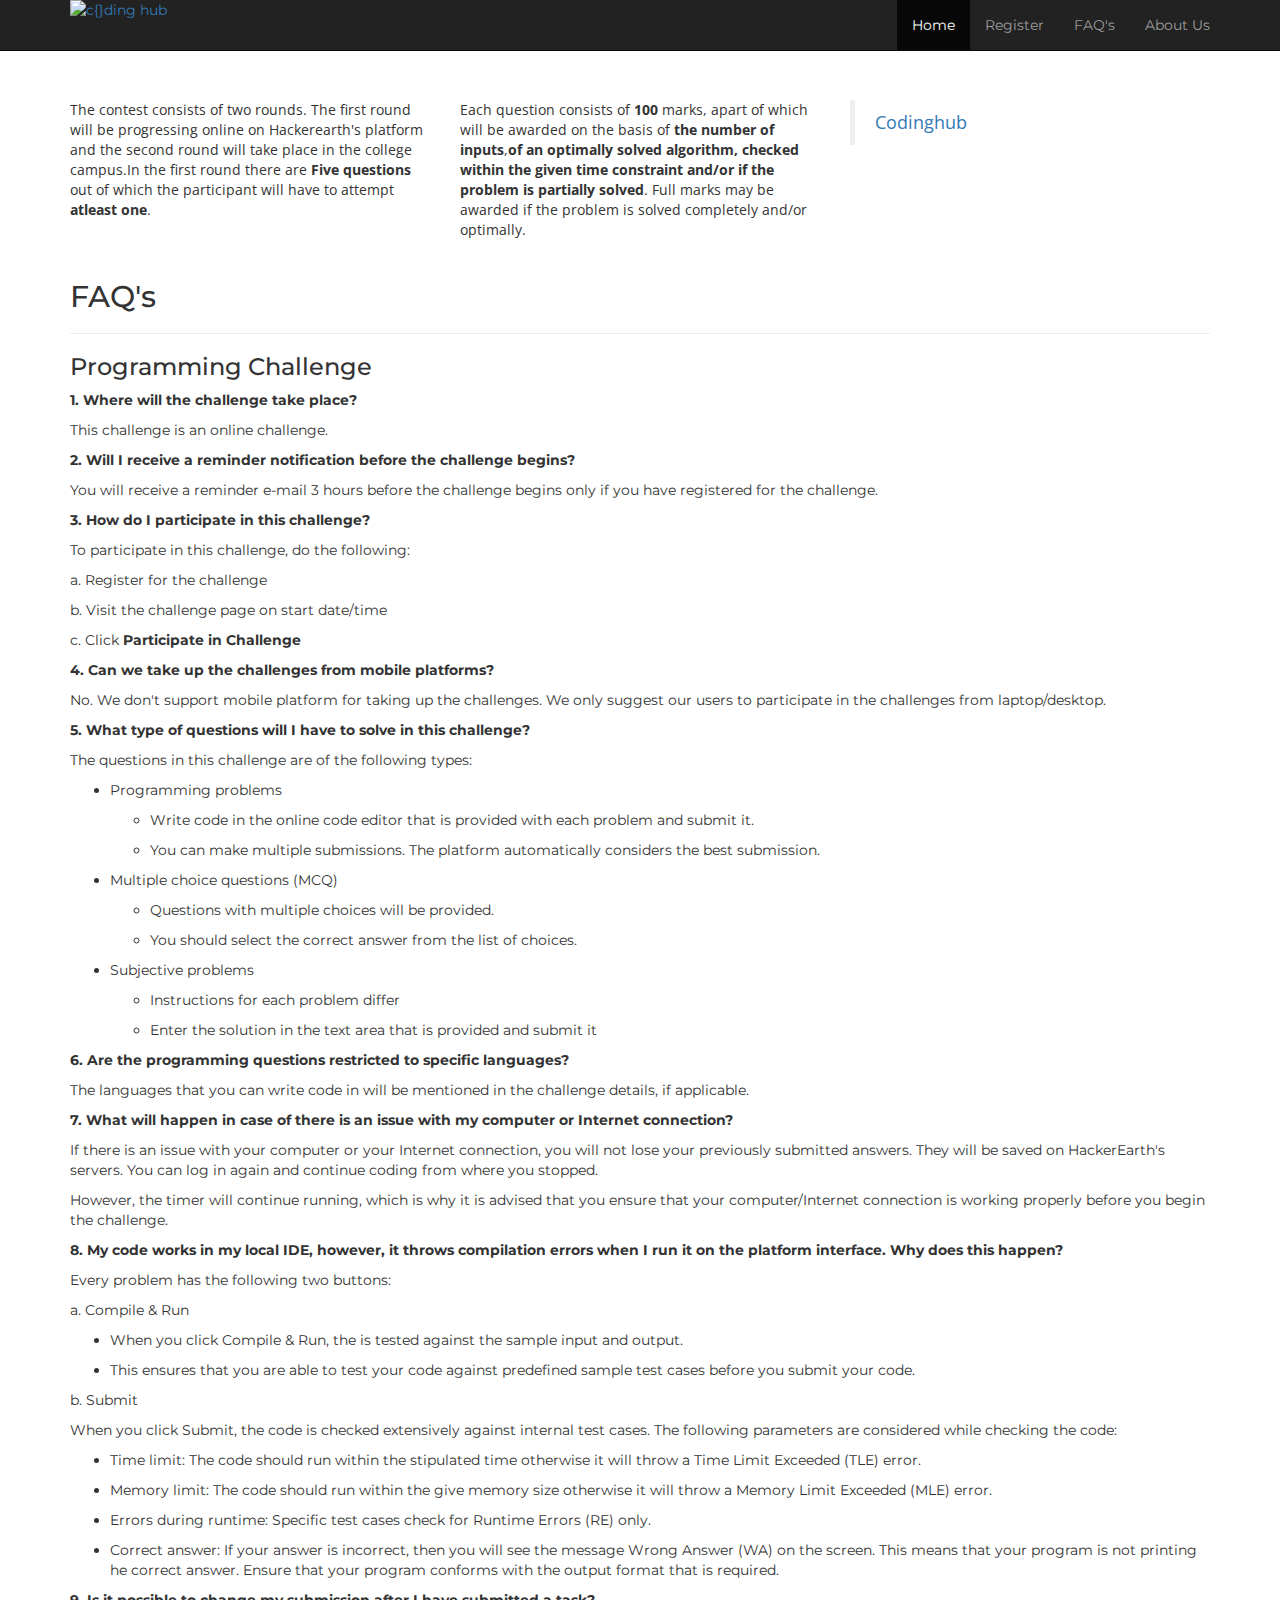
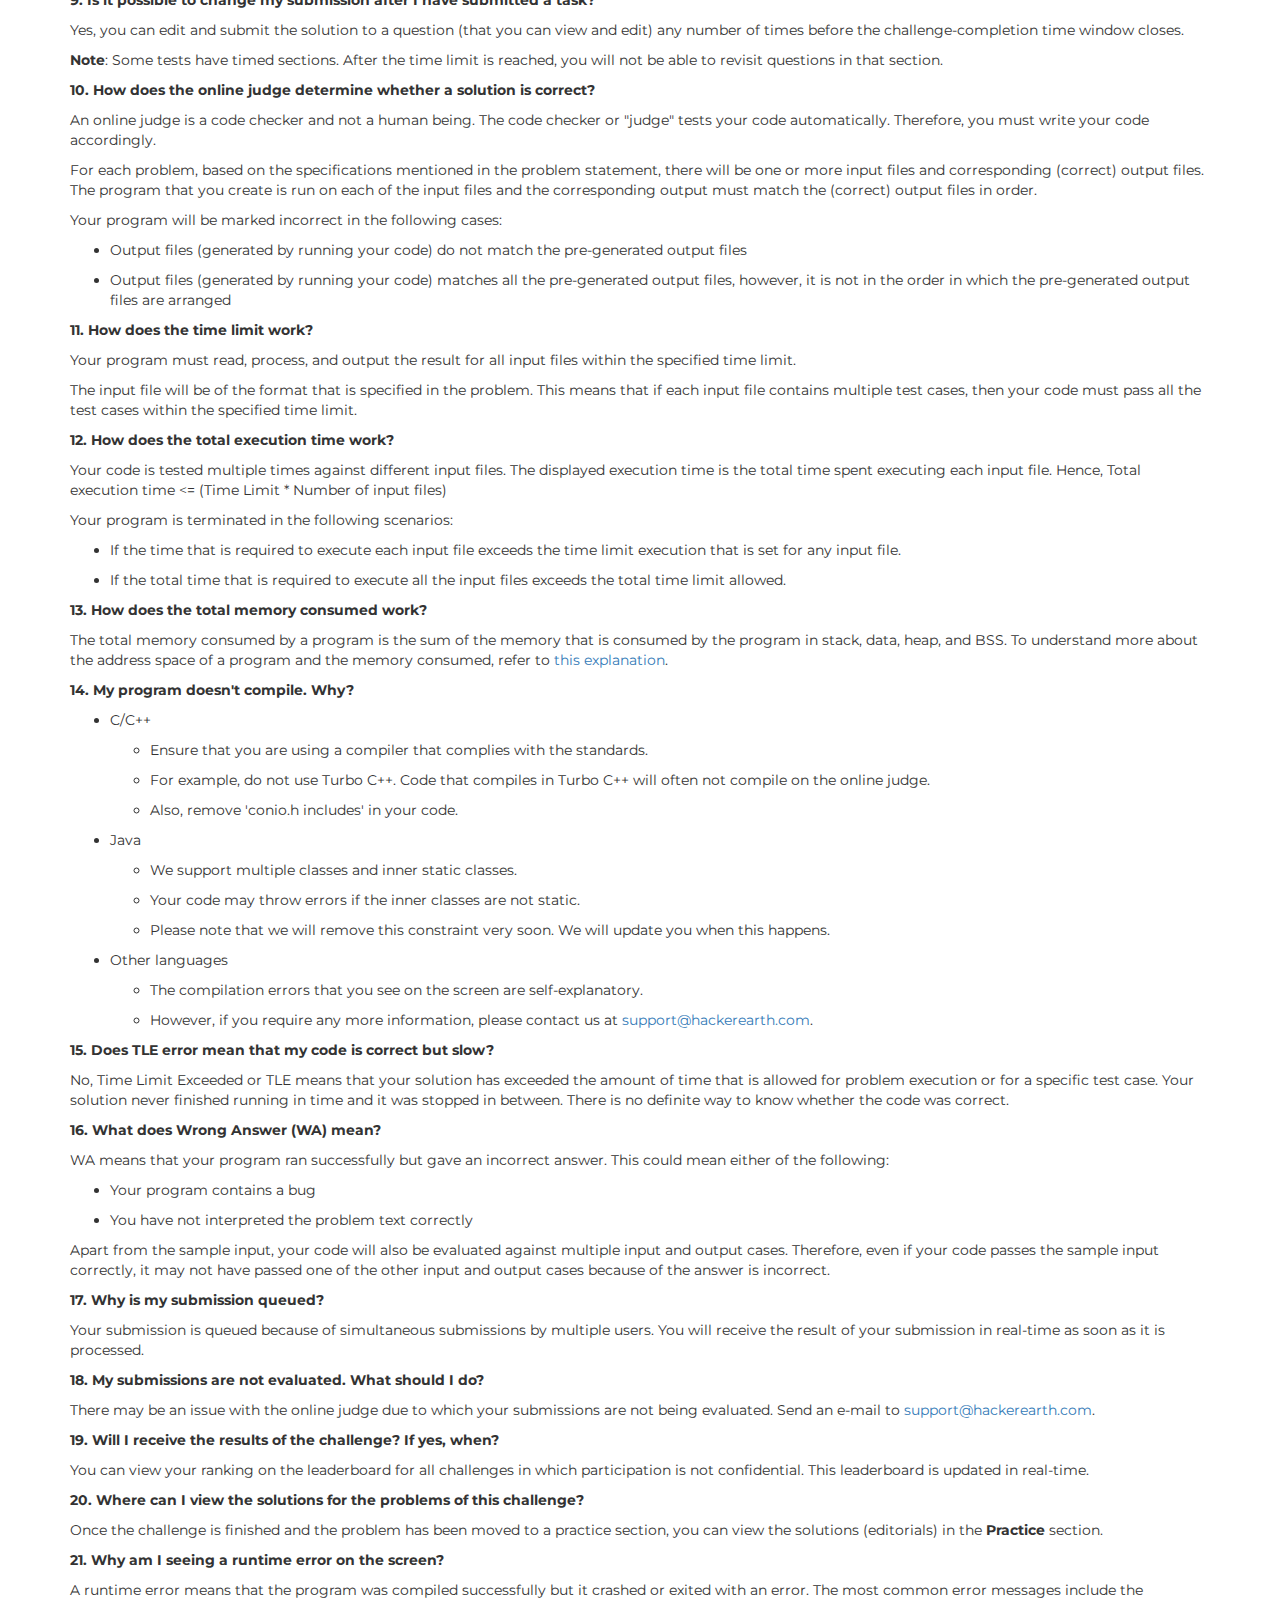
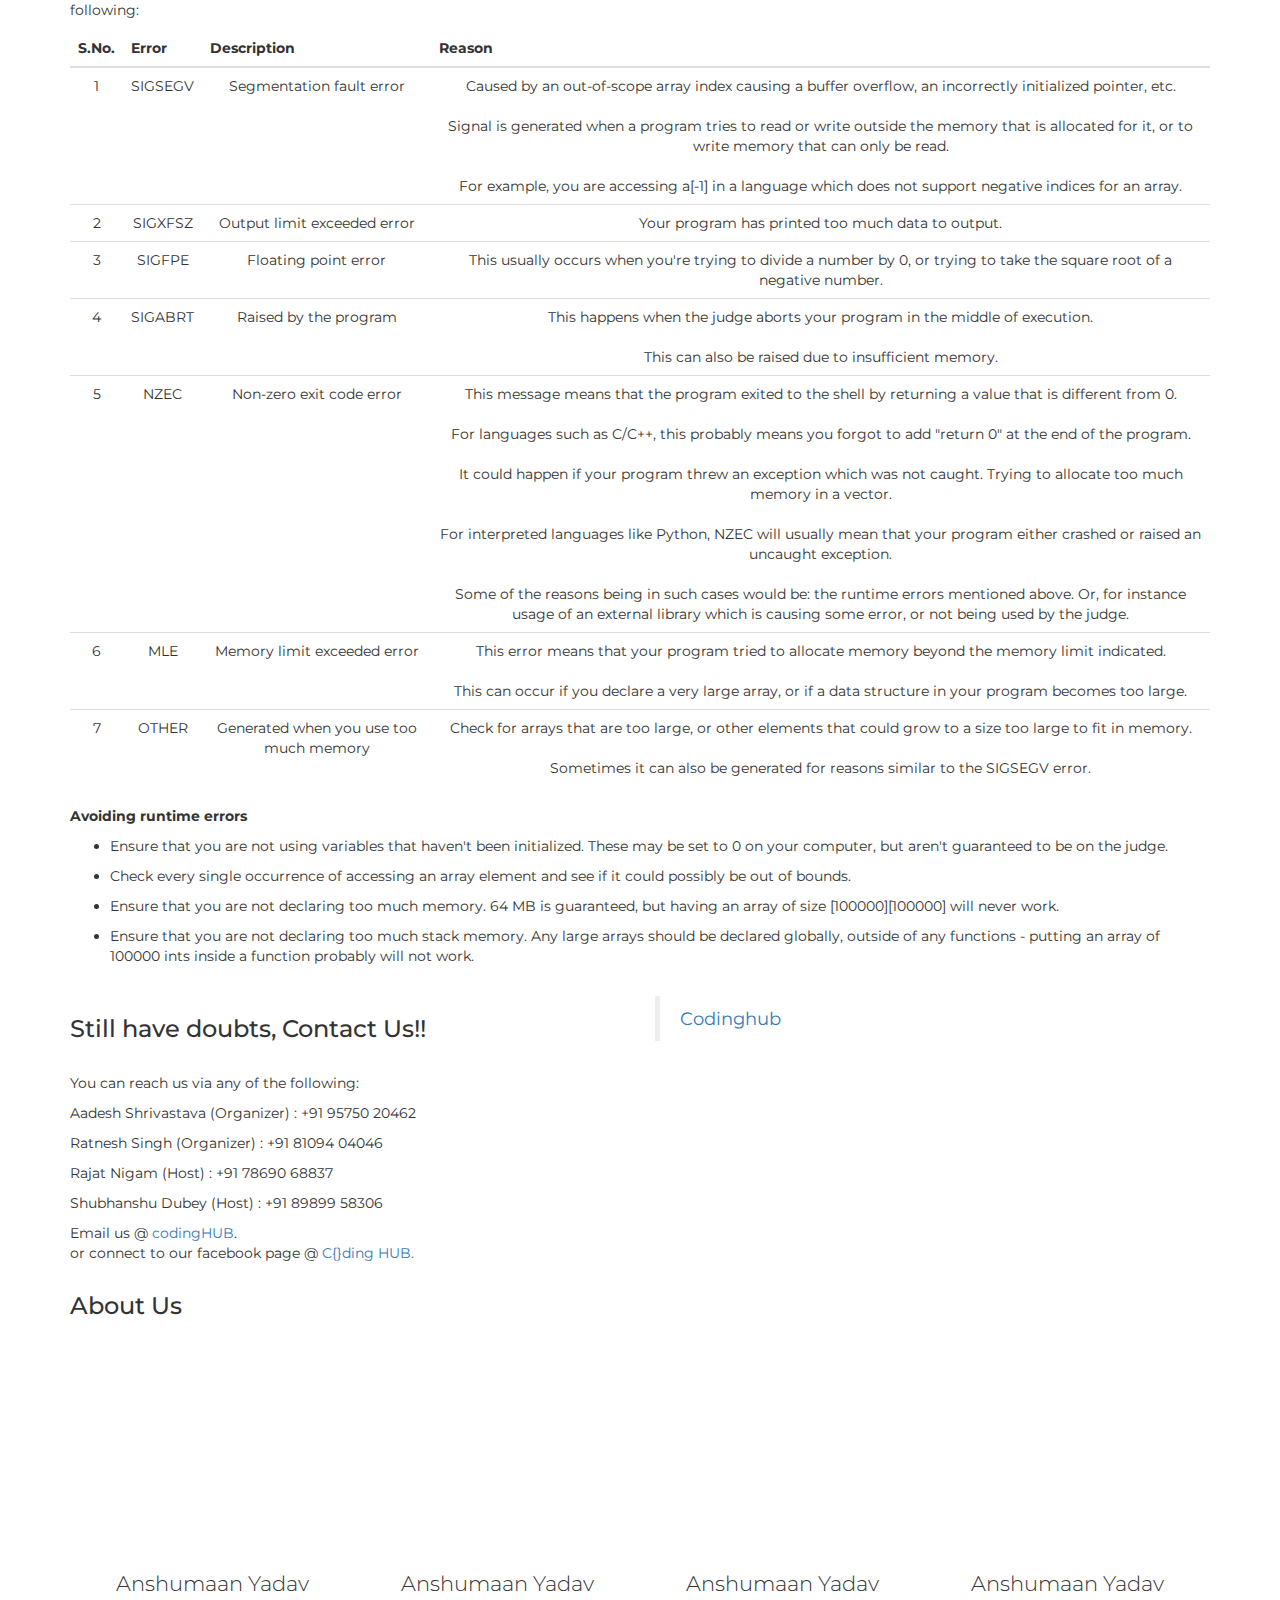
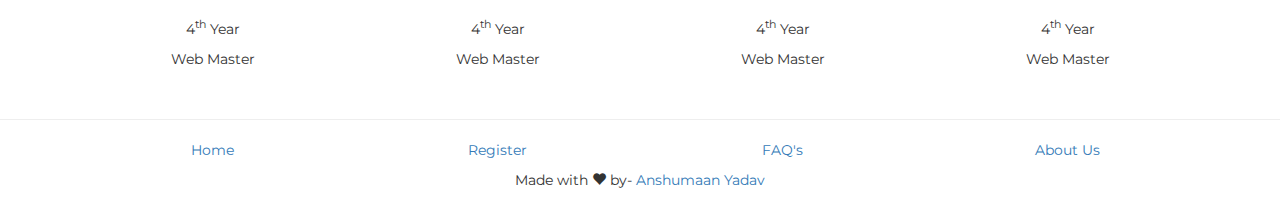
==== index.html @ 55e1cfab "re-style things a bit" ====
<!DOCTYPE html>
<html lang="en">
<head>
	<meta charset="UTF-8">
	<meta name="viewport" content="width=device-width, initial-scale=1">
	<title>codingHUB</title>

	<!-- Bootstrap CND -->
	<link rel="stylesheet" href="https://maxcdn.bootstrapcdn.com/bootstrap/3.3.7/css/bootstrap.min.css" integrity="sha384-BVYiiSIFeK1dGmJRAkycuHAHRg32OmUcww7on3RYdg4Va+PmSTsz/K68vbdEjh4u" crossorigin="anonymous">

	<!-- Google fonts -->
	<link href="https://fonts.googleapis.com/css?family=Open+Sans" rel="stylesheet">
	<link href="https://fonts.googleapis.com/css?family=Montserrat" rel="stylesheet">

	<link rel="shortcut icon" href="favicon.ico" type="image/x-icon">
	<link rel="icon" href="favicon.ico" type="image/x-icon">

	<style>
		body{
			font-family: 'Montserrat'
		}
		
		/***********************************/
		/************* Navbar Css **********/
		#main-navbar ul li a{
			transition: all 0.4s ease-in;
		} 

		/***********************************/
		
		
		/***********************************/
		/***********home wrapper css**************/
		#landing-page{
			width: 100%;
			height: 100%;
			position: fixed;
			top: 0px;
			z-index: 9999;
			background: url('./img/bg.jpg') no-repeat 50% 50% ;
			background-size: cover;

		}

		#home-wrapper{
			max-width: 80%;
			position: absolute;
			top: 50%;
			left: 50%;
			transform: translate(-50%,-50%);
		}

		#home-wrapper .svg-container{
			max-width: 400px;
		}

		#home-wrapper {
	        opacity: 0;
		}

		#home-wrapper svg{
			display: block;
			min-width: 300px;
			max-width: 640px;
			filter:url(#filterSVG);
		}
		#home-wrapper p{
			color: #fff;
			opacity: 0;
		}
		#home-wrapper .anime p, 
		#home-wrapper .tagline .anime, 
		#home-wrapper .anime button  {
			animation: fadeIn 200ms 5.3s ease-out forwards;
		}
		#home-wrapper button a:hover{
			text-decoration: none;

		}
		.logo-container{
			display: block;
		}

		/***********************************/
		/***********About Us css**************/
		#about_us .card{
			padding: 20px 0px;
			border-radius: 4px;
			transition: all 0.8s ease-in-out;
		}
		#about_us .card:hover{
			transform: translate(0px,10px);
			box-shadow: 8px 8px 12px 5px #d7d7d7 ;
			transition: all 0.3s ease-in-out;
		}

		#about_us .info-holder .img-container{
			width: 200px;
			height: 200px;
			margin: auto;
			border-radius: 50%;
			overflow: hidden;
		}
		#home-wrapper svg .st0{
	        stroke-width: .1em;
	        fill:transparent;
	        stroke: #fff;
        }

        #home-wrapper .anime .st0 {
	        animation: draw 4s linear forwards, glow 1s 3.6s linear forwards;        	
        }

		/************************/
		/******** Footer ********/
		footer ul{
			padding: 0px;
		}
		footer ul li{
			display: inline-block;
			width: 25%;
			float: left;
			text-align: center;
		}

		@keyframes draw {
			0%{
				stroke-dashoffset:100%;
			}
			100%{
				stroke-dashoffset:0%;
			}
        }
		@keyframes glow {
			0%{
				fill: transparent;
			}
			100%{
				fill:#fff;
			}
		}

		@keyframes fadeIn{
			from {
				opacity: 0;
			}
			to{
				opacity: 1;
			}
		}
		
	</style>


</head>
<body>
	<!-- Fb jdk -->

	<div id="fb-root"></div>
	<script>(function(d, s, id) {
	var js, fjs = d.getElementsByTagName(s)[0];
	if (d.getElementById(id)) return;
	js = d.createElement(s); js.id = id;
	js.src = 'https://connect.facebook.net/en_GB/sdk.js#xfbml=1&version=v2.12';
	fjs.parentNode.insertBefore(js, fjs);
	}(document, 'script', 'facebook-jssdk'));</script>

	<!-- home -->
	<div id="landing-page">
		<div id="home-wrapper" class="center-block">
	    	<div class="logo-container">
	    		<svg viewBox ="24 25 520 120" version="1.1">
	    			
	    			<defs>
					    <filter id="filterSVG">
					      <feGaussianBlur id="blur"	in="SourceGraphic" stdDeviation="5" result="Gaussian" />
					      <feBlend in="SourceGraphic" in2="Gaussian" mode="normal"/>
					    </filter>
					</defs>

					<g>
						<g id="coding">
							<path id="path4" d="M70.46041553020478,110.71541232620362 c-2.6039868116378786,1.1867101058142142 -7.010733723640442,1.2 -12.218707346916197,2.2038901965121123 C41.91671394109726,112.91930252271574 31,102.57797160062044 31,83.08201986224407 c0,-16.95300151163163 10.71640726327896,-30.684932736053252 29.244774961471556,-30.684932736053252 c4.006133556365967,0 8.312727129459383,0.8476500755815819 10.415947246551514,1.8648301662794793 L68.4573487520218,61.89076797270454 c-1.5023000836372375,-0.5933550529071073 -4.607053589820861,-1.6105351436050044 -8.412880468368531,-1.6105351436050044 c-11.818093991279603,0 -17.12622095346451,11.188980997676875 -17.12622095346451,22.801787033144542 c0,13.73193122442162 6.6101203680038445,22.03890196512112 17.426680970191953,22.03890196512112 c3.2049068450927742,0 5.8088936567306515,-0.5933550529071073 8.613187146186828,-1.6105351436050044 L70.46041553020478,110.71541232620362 z" class="st0"/>
							<path id="path6" d="M197.35469592809676,27.899999941883113 v70.18542625815495 c0,3.9839553552334332 0.5007666945457457,10.680390952327926 0.6009200334548958,14.15575626221241 h-10.115487229824065 l-0.8012267112731936,-7.459320665117917 h-0.5007666945457457 c-2.40368013381958,4.2382503779079075 -7.711807096004486,8.391735748257657 -15.523767530918121,8.391735748257657 c-12.519167363643646,0 -21.633121204376224,-10.849920967444243 -21.633121204376224,-30.176342690704303 c0,-20.93695686686506 10.91671394109726,-30.684932736053252 22.334194576740266,-30.684932736053252 c5.408280301094056,0 10.616253924369811,2.034360181395795 13.520700752735138,7.035495627327126 h0.3004600167274478 V27.899999941883113 H197.35469592809676 zM185.63675527572633,75.62269919712617 c0,-1.1867101058142142 0,-2.5429502267447446 -0.20030667781829836,-3.8991903476752747 c-0.8012267112731936,-6.103080544187388 -5.408280301094056,-11.443276020351348 -11.016867280006409,-11.443276020351348 c-9.81502721309662,0 -13.220240736007689,10.849920967444243 -13.220240736007689,22.632257018028223 c0,12.460456111049249 4.006133556365967,22.37796199535375 12.519167363643646,22.37796199535375 c3.7056735396385196,0 8.713340485095976,-1.6105351436050044 11.317327296733858,-10.08703589942082 c0.3004600167274478,-1.1019450982560561 0.5007666945457457,-2.4581852191865865 0.5007666945457457,-3.8991903476752747 V75.62269919712617 z" class="st0"/>
							<path id="path8" d="M226.59947088956835,37.98703584130393 c0.20030667781829836,3.644895325000801 -2.8042934894561764,6.103080544187388 -7.211040401458741,6.103080544187388 c-3.805826878547668,0 -6.710273706912995,-2.4581852191865865 -6.710273706912995,-6.103080544187388 c0,-3.644895325000801 3.1047535061836244,-6.103080544187388 6.9105803847312925,-6.103080544187388 C223.79517740011215,31.88395529711655 226.59947088956835,34.34214051630314 226.59947088956835,37.98703584130393 zM213.87999684810637,112.1564174546923 V53.2447372017724 h11.818093991279603 v58.91168025291991 H213.87999684810637 z" class="st0"/>
							<path id="path10" d="M242.12323842048647,68.41767355468272 c0,-6.950730619768968 -0.5007666945457457,-10.51086093721161 -0.6009200334548958,-15.257701360468467 h10.315793907642366 l0.6009200334548958,7.035495627327126 h0.3004600167274478 c3.2049068450927742,-4.746840423256857 9.214107179641722,-8.052675718025025 17.02606761455536,-8.052675718025025 c10.315793907642366,0 17.9274476647377,6.103080544187388 17.9274476647377,20.343601813957957 v39.58525852965986 h-11.818093991279603 V74.18169406863747 c0,-6.950730619768968 -1.702606761455536,-13.986226247096093 -10.315793907642366,-13.986226247096093 c-4.90751360654831,0 -9.61472053527832,3.305835294768168 -11.217173957824706,9.663210861630029 c-0.3004600167274478,1.441005128488689 -0.5007666945457457,3.305835294768168 -0.5007666945457457,5.255430468605805 v37.127073310473264 h-11.818093991279603 V68.41767355468272 z" class="st0"/>
							<path id="path12" d="M349.48761773109436,53.2447372017724 c-0.20030667781829836,4.153485370349749 -0.6009200334548958,9.408915838955554 -0.6009200334548958,18.394006640120317 v32.973587940123515 c0,15.427231375584782 -2.40368013381958,21.276016897097698 -7.311193740367889,25.59903228256376 c-4.406746912002564,3.9839553552334332 -11.517633974552155,6.357375566861861 -19.730207765102385,6.357375566861861 c-6.309660351276397,0 -12.419014024734498,-1.1867101058142142 -16.224840903282164,-2.882010256977377 l2.8042934894561764,-7.289790650001601 c2.9044468283653258,1.1867101058142142 7.811960434913635,2.5429502267447446 13.821160769462587,2.5429502267447446 c9.314260518550874,0 15.223307514190672,-4.662075415698698 15.223307514190672,-18.054946609887686 v-5.93355052907107 h-0.3004600167274478 c-2.6039868116378786,4.662075415698698 -8.012267112731934,7.2050256424434425 -14.22177412509918,7.2050256424434425 c-13.220240736007689,0 -21.73327454328537,-11.782336050583984 -21.73327454328537,-29.074397592448243 c0,-21.699841934888486 12.419014024734498,-30.684932736053252 23.335727965831758,-30.684932736053252 c8.012267112731934,0 11.617787313461303,4.153485370349749 13.821160769462587,7.713615687792391 h0.3004600167274478 l0.6009200334548958,-6.696435597094493 H349.48761773109436 zM337.2689103841782,73.58833901573034 c0,-1.441005128488689 -0.20030667781829836,-3.0515402720936944 -0.6009200334548958,-4.2382503779079075 c-1.4021467447280882,-3.9839553552334332 -4.006133556365967,-8.985090801164763 -10.71640726327896,-8.985090801164763 c-8.613187146186828,0 -13.220240736007689,9.15462081628108 -13.220240736007689,22.123666972679278 c0,15.088171345352151 6.00920033454895,21.954136957562962 13.220240736007689,21.954136957562962 c3.505366861820221,0 8.112420451641082,-1.3562401209305304 10.616253924369811,-8.391735748257657 c0.6009200334548958,-1.8648301662794793 0.8012267112731936,-3.644895325000801 0.8012267112731936,-5.340195476163963 V73.58833901573034 z" class="st0"/>
							<path id="path16" d="M77.97191594839097,79.9457145825922 c4.80736026763916,0 5.909046995639802,-2.1191251889539537 5.909046995639802,-4.06872036279159 c0,-1.9495951738376371 -0.3004600167274478,-3.8144253401171166 -0.5007666945457457,-5.679255506396596 c-0.3004600167274478,-1.8648301662794793 -0.5007666945457457,-3.8144253401171166 -0.5007666945457457,-5.848785521512912 c0,-7.035495627327126 5.207973623275757,-10.595625944769768 13.620854091644286,-10.595625944769768 h1.702606761455536 v5.848785521512912 h-1.3019934058189393 c-3.4052135229110716,0 -4.80736026763916,2.28865520407027 -4.80736026763916,5.085900453489489 c0,1.6953001511631638 0.20030667781829836,3.305835294768168 0.40061335563659667,4.746840423256857 c0.20030667781829836,1.5257701360468472 0.40061335563659667,2.966775264535535 0.40061335563659667,4.4077803930242245 c0,4.662075415698698 -2.3035267949104306,7.713615687792391 -6.810427045822143,8.900325793606605 v0.16953001511631635 c4.506900250911713,1.1867101058142142 6.810427045822143,4.06872036279159 6.810427045822143,9.069855808722922 c0,1.441005128488689 -0.20030667781829836,2.966775264535535 -0.40061335563659667,4.57731040814054 c-0.20030667781829836,1.441005128488689 -0.40061335563659667,2.966775264535535 -0.40061335563659667,4.57731040814054 c0,2.7124802418610607 0.9013800501823425,5.170665461047649 5.0076669454574585,5.170665461047649 h1.20184006690979 v5.93355052907107 h-1.902913439273834 c-7.411347079277039,0 -13.520700752735138,-2.7124802418610607 -13.520700752735138,-10.595625944769768 c0,-2.034360181395795 0.3004600167274478,-3.9839553552334332 0.5007666945457457,-5.93355052907107 c0.3004600167274478,-1.8648301662794793 0.5007666945457457,-3.8991903476752747 0.5007666945457457,-5.764020513954754 c0,-1.7800651587213216 -1.101686728000641,-4.06872036279159 -5.909046995639802,-4.06872036279159 V79.9457145825922 z" class="st0"/>
							<path id="path18" d="M136.86207922697065,85.79450010410514 c-4.80736026763916,0 -5.909046995639802,2.373420211628429 -5.909046995639802,4.06872036279159 c0,1.8648301662794793 0.3004600167274478,3.8991903476752747 0.5007666945457457,5.764020513954754 c0.3004600167274478,1.9495951738376371 0.5007666945457457,3.8991903476752747 0.5007666945457457,5.93355052907107 c0,7.883145702908709 -6.109353673458099,10.595625944769768 -13.520700752735138,10.595625944769768 h-1.902913439273834 v-5.93355052907107 h1.20184006690979 c4.106286895275115,-0.25429502267447446 5.0076669454574585,-2.4581852191865865 5.0076669454574585,-5.170665461047649 c0,-1.5257701360468472 -0.20030667781829836,-3.0515402720936944 -0.40061335563659667,-4.57731040814054 c-0.20030667781829836,-1.6105351436050044 -0.40061335563659667,-3.136305279651851 -0.40061335563659667,-4.57731040814054 c0,-5.00113544593133 2.3035267949104306,-7.883145702908709 6.810427045822143,-9.069855808722922 v-0.16953001511631635 c-4.506900250911713,-1.1867101058142142 -6.810427045822143,-4.153485370349749 -6.810427045822143,-8.900325793606605 c0,-1.441005128488689 0.20030667781829836,-2.882010256977377 0.40061335563659667,-4.4077803930242245 c0.20030667781829836,-1.441005128488689 0.40061335563659667,-3.0515402720936944 0.40061335563659667,-4.746840423256857 c0,-2.797245249419219 -1.4021467447280882,-4.746840423256857 -4.80736026763916,-5.085900453489489 h-1.3019934058189393 v-5.848785521512912 h1.6024534225463871 c8.51303380727768,0 13.721007430553435,3.560130317442643 13.721007430553435,10.595625944769768 c0,2.034360181395795 -0.3004600167274478,3.9839553552334332 -0.5007666945457457,5.848785521512912 c-0.3004600167274478,1.8648301662794793 -0.5007666945457457,3.644895325000801 -0.5007666945457457,5.679255506396596 c0,1.9495951738376371 1.101686728000641,4.06872036279159 5.909046995639802,4.06872036279159 V85.79450010410514 z" class="st0"/>
						</g>
						<g id="hub">
							<path id="path22" d="M412.9848345994949,110.8001773337618 c0,0.42382503779079106 -0.10015333890914918,0.762885068023424 -0.3004600167274478,1.1019450982560561 c-0.20030667781829836,0.3390600302326327 -0.6009200334548958,0.5933550529071073 -1.101686728000641,0.762885068023424 c-0.5007666945457457,0.16953001511631635 -1.20184006690979,0.3390600302326327 -2.0030667781829834,0.508590045348949 c-0.8012267112731936,0.08476500755815825 -1.902913439273834,0.16953001511631635 -3.2049068450927742,0.16953001511631635 c-1.3019934058189393,0 -2.40368013381958,-0.08476500755815825 -3.2049068450927742,-0.16953001511631635 c-0.9013800501823425,-0.08476500755815825 -1.5023000836372375,-0.25429502267447446 -2.0030667781829834,-0.508590045348949 c-0.5007666945457457,-0.16953001511631635 -0.8012267112731936,-0.42382503779079106 -1.101686728000641,-0.762885068023424 c-0.20030667781829836,-0.3390600302326327 -0.3004600167274478,-0.6781200604652657 -0.3004600167274478,-1.1019450982560561 V79.69141955991773 h-24.33726135492325 v31.10875777384404 c0,0.42382503779079106 -0.10015333890914918,0.762885068023424 -0.3004600167274478,1.1019450982560561 c-0.20030667781829836,0.3390600302326327 -0.6009200334548958,0.5933550529071073 -1.101686728000641,0.762885068023424 c-0.5007666945457457,0.16953001511631635 -1.20184006690979,0.3390600302326327 -2.0030667781829834,0.508590045348949 c-0.8012267112731936,0.08476500755815825 -1.902913439273834,0.16953001511631635 -3.2049068450927742,0.16953001511631635 c-1.3019934058189393,0 -2.3035267949104306,-0.08476500755815825 -3.2049068450927742,-0.16953001511631635 c-0.9013800501823425,-0.08476500755815825 -1.5023000836372375,-0.25429502267447446 -2.0030667781829834,-0.508590045348949 c-0.5007666945457457,-0.16953001511631635 -0.9013800501823425,-0.42382503779079106 -1.101686728000641,-0.762885068023424 c-0.20030667781829836,-0.3390600302326327 -0.3004600167274478,-0.6781200604652657 -0.3004600167274478,-1.1019450982560561 V38.15656585642025 c0,-0.42382503779079106 0.10015333890914918,-0.762885068023424 0.3004600167274478,-1.1019450982560561 c0.20030667781829836,-0.3390600302326327 0.6009200334548958,-0.5933550529071073 1.101686728000641,-0.762885068023424 c0.5007666945457457,-0.16953001511631635 1.20184006690979,-0.3390600302326327 2.0030667781829834,-0.508590045348949 c0.9013800501823425,-0.08476500755815825 1.902913439273834,-0.16953001511631635 3.2049068450927742,-0.16953001511631635 c1.3019934058189393,0 2.40368013381958,0.08476500755815825 3.2049068450927742,0.16953001511631635 c0.8012267112731936,0.08476500755815825 1.5023000836372375,0.25429502267447446 2.0030667781829834,0.508590045348949 c0.5007666945457457,0.16953001511631635 0.9013800501823425,0.42382503779079106 1.101686728000641,0.762885068023424 c0.20030667781829836,0.3390600302326327 0.3004600167274478,0.6781200604652657 0.3004600167274478,1.1019450982560561 v28.22674751686666 h24.33726135492325 V38.15656585642025 c0,-0.42382503779079106 0.10015333890914918,-0.762885068023424 0.3004600167274478,-1.1019450982560561 c0.20030667781829836,-0.3390600302326327 0.6009200334548958,-0.5933550529071073 1.101686728000641,-0.762885068023424 c0.5007666945457457,-0.16953001511631635 1.20184006690979,-0.3390600302326327 2.0030667781829834,-0.508590045348949 c0.9013800501823425,-0.08476500755815825 1.902913439273834,-0.16953001511631635 3.2049068450927742,-0.16953001511631635 c1.3019934058189393,0 2.3035267949104306,0.08476500755815825 3.2049068450927742,0.16953001511631635 c0.8012267112731936,0.08476500755815825 1.5023000836372375,0.25429502267447446 2.0030667781829834,0.508590045348949 c0.5007666945457457,0.16953001511631635 0.9013800501823425,0.42382503779079106 1.101686728000641,0.762885068023424 c0.20030667781829836,0.3390600302326327 0.3004600167274478,0.6781200604652657 0.3004600167274478,1.1019450982560561 V110.8001773337618 z" class="st0"/>
							<path id="path24" d="M480.08757166862483,84.26872996805828 c0,4.746840423256857 -0.6009200334548958,8.900325793606605 -1.8027601003646851,12.629986126165564 c-1.20184006690979,3.7296603325589586 -2.9044468283653258,6.865965612210812 -5.207973623275757,9.493680846513714 c-2.3035267949104306,2.5429502267447446 -5.107820284366607,4.57731040814054 -8.412880468368531,5.848785521512912 c-3.3050601840019223,1.3562401209305304 -7.211040401458741,2.034360181395795 -11.517633974552155,2.034360181395795 c-4.106286895275115,0 -7.711807096004486,-0.5933550529071073 -11.016867280006409,-1.7800651587213216 c-3.2049068450927742,-1.1867101058142142 -6.00920033454895,-3.0515402720936944 -8.21257379055023,-5.50972549128028 c-2.203373456001282,-2.4581852191865865 -4.006133556365967,-5.50972549128028 -5.107820284366607,-9.15462081628108 c-1.20184006690979,-3.644895325000801 -1.8027601003646851,-7.9679107104668665 -1.8027601003646851,-12.88428114884004 V38.15656585642025 c0,-0.42382503779079106 0.10015333890914918,-0.762885068023424 0.3004600167274478,-1.1019450982560561 c0.20030667781829836,-0.3390600302326327 0.6009200334548958,-0.5933550529071073 1.101686728000641,-0.762885068023424 c0.5007666945457457,-0.16953001511631635 1.20184006690979,-0.3390600302326327 2.0030667781829834,-0.508590045348949 c0.8012267112731936,-0.08476500755815825 1.902913439273834,-0.16953001511631635 3.2049068450927742,-0.16953001511631635 c1.3019934058189393,0 2.3035267949104306,0.08476500755815825 3.2049068450927742,0.16953001511631635 c0.8012267112731936,0.08476500755815825 1.5023000836372375,0.25429502267447446 2.0030667781829834,0.508590045348949 c0.5007666945457457,0.16953001511631635 0.9013800501823425,0.42382503779079106 1.101686728000641,0.762885068023424 c0.20030667781829836,0.3390600302326327 0.3004600167274478,0.6781200604652657 0.3004600167274478,1.1019450982560561 v45.43404405117277 c0,3.0515402720936944 0.3004600167274478,5.679255506396596 1.0015333890914917,7.9679107104668665 c0.6009200334548958,2.2038901965121123 1.5023000836372375,4.06872036279159 2.704140150547028,5.594490498838438 c1.20184006690979,1.441005128488689 2.6039868116378786,2.5429502267447446 4.306593573093414,3.305835294768168 c1.702606761455536,0.762885068023424 3.505366861820221,1.1019450982560561 5.508433640003204,1.1019450982560561 c2.1032201170921327,0 3.9059802174568174,-0.3390600302326327 5.608586978912353,-1.1019450982560561 c1.6024534225463871,-0.762885068023424 3.004600167274475,-1.8648301662794793 4.2064402341842655,-3.305835294768168 c1.101686728000641,-1.441005128488689 2.0030667781829834,-3.22107028721001 2.6039868116378786,-5.340195476163963 c0.6009200334548958,-2.1191251889539537 0.9013800501823425,-4.492545400582381 0.9013800501823425,-7.2050256424434425 V38.15656585642025 c0,-0.42382503779079106 0.10015333890914918,-0.762885068023424 0.3004600167274478,-1.1019450982560561 c0.20030667781829836,-0.3390600302326327 0.6009200334548958,-0.5933550529071073 1.101686728000641,-0.762885068023424 c0.5007666945457457,-0.16953001511631635 1.20184006690979,-0.3390600302326327 2.0030667781829834,-0.508590045348949 c0.9013800501823425,-0.08476500755815825 1.902913439273834,-0.16953001511631635 3.2049068450927742,-0.16953001511631635 c1.3019934058189393,0 2.3035267949104306,0.08476500755815825 3.1047535061836244,0.16953001511631635 c0.8012267112731936,0.08476500755815825 1.5023000836372375,0.25429502267447446 2.0030667781829834,0.508590045348949 c0.5007666945457457,0.16953001511631635 0.9013800501823425,0.42382503779079106 1.101686728000641,0.762885068023424 c0.20030667781829836,0.3390600302326327 0.3004600167274478,0.6781200604652657 0.3004600167274478,1.1019450982560561 V84.26872996805828 z" class="st0"/>
							<path id="path26" d="M541.281261742115,89.86322046689672 c0,2.7124802418610607 -0.3004600167274478,5.255430468605805 -1.0015333890914917,7.459320665117917 c-0.6009200334548958,2.2038901965121123 -1.5023000836372375,4.153485370349749 -2.6039868116378786,5.848785521512912 c-1.101686728000641,1.6953001511631638 -2.5038334727287292,3.136305279651851 -4.006133556365967,4.4077803930242245 c-1.6024534225463871,1.2714751133723723 -3.3050601840019223,2.2038901965121123 -5.107820284366607,3.0515402720936944 c-1.902913439273834,0.762885068023424 -3.9059802174568174,1.3562401209305304 -6.00920033454895,1.7800651587213216 s-4.506900250911713,0.5933550529071073 -7.11088706254959,0.5933550529071073 h-17.226374292373656 c-1.101686728000641,0 -2.0030667781829834,-0.42382503779079106 -2.8042934894561764,-1.1867101058142142 c-0.8012267112731936,-0.762885068023424 -1.101686728000641,-2.034360181395795 -1.101686728000641,-3.8144253401171166 V40.95381110583947 c0,-1.7800651587213216 0.40061335563659667,-2.966775264535535 1.101686728000641,-3.8144253401171166 c0.8012267112731936,-0.762885068023424 1.702606761455536,-1.1867101058142142 2.8042934894561764,-1.1867101058142142 h16.324994242191316 c4.006133556365967,0 7.311193740367889,0.42382503779079106 10.115487229824065,1.1867101058142142 c2.8042934894561764,0.762885068023424 5.107820284366607,2.034360181395795 7.010733723640442,3.560130317442643 c1.902913439273834,1.6105351436050044 3.3050601840019223,3.644895325000801 4.306593573093414,6.103080544187388 c1.0015333890914917,2.4581852191865865 1.5023000836372375,5.340195476163963 1.5023000836372375,8.64603077093213 c0,1.8648301662794793 -0.20030667781829836,3.644895325000801 -0.6009200334548958,5.255430468605805 c-0.40061335563659667,1.6105351436050044 -1.0015333890914917,3.136305279651851 -1.8027601003646851,4.492545400582381 c-0.8012267112731936,1.3562401209305304 -1.702606761455536,2.5429502267447446 -2.8042934894561764,3.560130317442643 c-1.101686728000641,1.0171800906978976 -2.40368013381958,1.8648301662794793 -3.805826878547668,2.4581852191865865 c1.8027601003646851,0.42382503779079106 3.505366861820221,1.1019450982560561 5.107820284366607,2.1191251889539537 c1.6024534225463871,1.0171800906978976 2.9044468283653258,2.28865520407027 4.106286895275115,3.8144253401171166 c1.20184006690979,1.5257701360468472 2.1032201170921327,3.3906003023263263 2.704140150547028,5.50972549128028 C540.9808017253877,84.86208502096538 541.281261742115,87.23550523259384 541.281261742115,89.86322046689672 zM524.2551941275597,57.482987579680305 c0,-1.5257701360468472 -0.20030667781829836,-2.966775264535535 -0.6009200334548958,-4.153485370349749 c-0.40061335563659667,-1.1867101058142142 -1.0015333890914917,-2.28865520407027 -1.8027601003646851,-3.0515402720936944 c-0.8012267112731936,-0.8476500755815819 -1.8027601003646851,-1.441005128488689 -3.004600167274475,-1.8648301662794793 c-1.20184006690979,-0.42382503779079106 -2.8042934894561764,-0.6781200604652657 -4.90751360654831,-0.6781200604652657 h-6.710273706912995 v20.00454178372532 h7.411347079277039 c1.902913439273834,0 3.4052135229110716,-0.25429502267447446 4.607053589820861,-0.762885068023424 c1.101686728000641,-0.508590045348949 2.1032201170921327,-1.2714751133723723 2.8042934894561764,-2.2038901965121123 c0.8012267112731936,-0.93241508313974 1.3019934058189393,-2.034360181395795 1.702606761455536,-3.305835294768168 C524.0548874497413,60.19546782154137 524.2551941275597,58.83922770061085 524.2551941275597,57.482987579680305 zM527.5602543115615,90.37181051224567 c0,-1.7800651587213216 -0.3004600167274478,-3.3906003023263263 -0.8012267112731936,-4.746840423256857 c-0.5007666945457457,-1.441005128488689 -1.20184006690979,-2.6277152343029027 -2.203373456001282,-3.560130317442643 c-1.0015333890914917,-0.93241508313974 -2.203373456001282,-1.6953001511631638 -3.7056735396385196,-2.2038901965121123 c-1.5023000836372375,-0.508590045348949 -3.505366861820221,-0.762885068023424 -5.909046995639802,-0.762885068023424 h-7.811960434913635 v21.869371950004805 h9.514567196369171 c1.8027601003646851,0 3.4052135229110716,-0.25429502267447446 4.607053589820861,-0.6781200604652657 c1.3019934058189393,-0.42382503779079106 2.3035267949104306,-1.1019450982560561 3.3050601840019223,-2.034360181395795 c0.9013800501823425,-0.93241508313974 1.6024534225463871,-2.034360181395795 2.203373456001282,-3.305835294768168 C527.2597942948341,93.59288079945568 527.5602543115615,92.151875670967 527.5602543115615,90.37181051224567 z" class="st0"/>
						</g>
					</g>
				</svg>
				<p class="text-right" style="font-size: 20px;">Get, Set, &lt;/code&gt;&nbsp;!</p>
	    	</div>
	    	<div class="tagline">
	    		<p class="text-right"><strong>Prepare yourself and come join us for this exciting competition.</strong></p>
	    	</div>
			<!-- <p class="text-center">It's time for all the coders out there to feel the excitement. <b>codingHub</b>, a <b>National Level Coding Competition</b> is delightful playground for the exploration of intelligence of programmers by analyzing real-life problems and using those skills to solve them. It is designed to test your programming skills and logical thinking that is held in two phases.<br><br> -->
			<div id="go-btn">
				<button class="btn btn-lg center-block" style="opacity: 0;"><span>Go</span></button>
			</div>
		</div>
	</div>
	
	<nav class="navbar navbar-inverse navbar-fixed-top">
		<div class="container">
			<div class="navbar-header">
				<button type="button" class="navbar-toggle collapsed" data-toggle="collapse" data-target="#main-navbar" aria-expanded="false">
					<span class="sr-only">Toggle Navigation</span>
					<span class="icon-bar"></span>
					<span class="icon-bar"></span>
					<span class="icon-bar"></span>
				</button>
				<a href=""><img src="logo.png" alt="c{}ding hub" class="img-responsive"></a>
			</div>
			<div class="collapse navbar-collapse" id="main-navbar">
				<ul class="nav navbar-nav navbar-right">
					<li class="active"><a href="index.html">Home</a><span class="sr-only">(current)</span></li>
					<li><a href="#register">Register</a></li>
					<li><a href="#faq">FAQ's</a></li>
					<li><a href="#about_us">About Us</a></li>
				</ul>
			</div>

		</div>
	</nav>
	

	<!-- Timer -->

	<!-- register -->
	<div id="register" class="container" style="font-family: Open Sans">
		<div class=" row" style="margin-top: 100px;">
			<!-- Write something, how the contest will progress -->
			<div class="col-sm-4 col-xs-12">
				The contest consists of two rounds. The first round will be progressing online on Hackerearth's platform and the second round will take place in the college campus.In the first round there are <b>Five questions</b> out of which the participant will have to attempt <b>atleast one</b>.
			</div>
			<div class="col-sm-4  col-xs-12">
				Each question consists of <b>100 </b>marks, apart of which will be awarded on the basis of <b>the number of inputs</b>,<b>of an optimally solved algorithm, checked within the given time constraint and/or if the problem is partially solved</b>.
				Full marks may be awarded if the problem is solved completely and/or optimally.
			</div>
			<div class="col-sm-4  col-xs-12">
			<div class="fb-page" data-href="https://www.facebook.com/codinghub2k18" data-small-header="false" data-adapt-container-width="true" data-hide-cover="false" data-show-facepile="true"><blockquote cite="https://www.facebook.com/codinghub2k18" class="fb-xfbml-parse-ignore"><a href="https://www.facebook.com/codinghub2k18">Codinghub</a></blockquote></div>
			</div>
		</div>
	</div>

	<br>

	<!-- Sponsors -->
	<div id="sponsor" class="container">
	</div>

	<!-- FAQ's -->
	<div id="faq" class="container">
		<h2>FAQ's</h2>
		<hr>
		<h3>Programming Challenge</h3>
		<p><strong>1. Where will the challenge take place?</strong></p>
		<p>This challenge is an online challenge.</p>
		<p><strong>2. Will I receive a reminder notification before the challenge begins?</strong></p>
		<p>You will receive a reminder e-mail 3 hours before the challenge begins only if you have registered for the challenge.</p>
		<p><strong>3. How do I participate in this challenge?</strong></p>
		<p>To participate in this challenge, do the following:</p>
		<p>a. Register for the challenge</p>
		<p>b. Visit the challenge page on start date/time</p>
		<p>c. Click <strong>Participate in Challenge</strong></p>
		<p><strong>4. Can we take up the challenges from mobile platforms?</strong></p>
		<p>No. We don't support mobile platform for taking up the challenges. We only suggest our users to participate in the challenges from laptop/desktop.</p>
		<p><strong>5. What type of questions will I have to solve in this challenge?</strong></p>
		<p>The questions in this challenge are of the following types:</p>
		
		<ul>
			<li><p>Programming problems</p>
				<ul>
					<li><p>Write code in the online code editor that is provided with each problem and submit it.</p></li>
					<li><p>You can make multiple submissions. The platform automatically considers the best submission.</p></li>
				</ul>
			</li>
			<li><p>Multiple choice questions (MCQ)</p>
				<ul>
					<li><p>Questions with multiple choices will be provided.</p></li>
					<li><p>You should select the correct answer from the list of choices.</p></li>
				</ul>
			</li>
			<li><p>Subjective problems</p>
				<ul>
					<li><p>Instructions for each problem differ</p></li>
					<li><p>Enter the solution in the text area that is provided and submit it</p></li>
				</ul>
			</li>
		</ul>
	
		<p><strong>6. Are the programming questions restricted to specific languages?</strong></p>
		<p>The languages that you can write code in will be mentioned in the challenge details, if applicable.</p>
		<p><strong>7. What will happen in case of there is an issue with my computer or Internet connection?</strong></p>
		<p>If there is an issue with your computer or your Internet connection, you will not lose your previously submitted answers. They will be saved on HackerEarth's servers. You can log in again and continue coding from where you stopped.</p>
		<p>However, the timer will continue running, which is why it is advised that you ensure that your computer/Internet connection is working properly before you begin the challenge.</p>
		<p><strong>8. My code works in my local IDE, however, it throws compilation errors when I run it on the platform interface. Why does this happen?</strong></p>
		<p>Every problem has the following two buttons:</p>
		<p>a. Compile &amp; Run</p>
		<ul>
			<li>
				<p>When you click Compile &amp; Run, the is tested against the sample input and output.</p>
		</li>
		<li>
		<p>This ensures that you are able to test your code against predefined sample test cases before you submit your code.</p>
		</li>
		</ul>
		<p>b. Submit</p>
		<p>When you click Submit, the code is checked extensively against internal test cases. The following parameters are considered while checking the code:</p>
		<ul>
		<li>
		<p>Time limit: The code should run within the stipulated time otherwise it will throw a Time Limit Exceeded (TLE) error.</p>
		</li>
		<li>
		<p>Memory limit: The code should run within the give memory size otherwise it will throw a Memory Limit Exceeded (MLE) error.</p>
		</li>
		<li>
		<p>Errors during runtime: Specific test cases check for Runtime Errors (RE) only.</p>
		</li>
		<li>
		<p>Correct answer: If your answer is incorrect, then you will see the message Wrong Answer (WA) on the screen. This means that your program is not printing he correct answer. Ensure that your program conforms with the output format that is required.</p>
		</li>
		</ul>
		<p><strong>9. Is it possible to change my submission after I have submitted a task?</strong></p>
		<p>Yes, you can edit and submit the solution to a question (that you can view and edit) any number of times before the challenge-completion time window closes.</p>
		<p><strong>Note</strong>: Some tests have timed sections. After the time limit is reached, you will not be able to revisit questions in that section.</p>
		<p><strong>10. How does the online judge determine whether a solution is correct?</strong></p>
		<p>An online judge is a code checker and not a human being. The code checker or "judge" tests your code automatically. Therefore, you must write your code accordingly.</p>
		<p>For each problem, based on the specifications mentioned in the problem statement, there will be one or more input files and corresponding (correct) output files. The program that you create is run on each of the input files and the corresponding output must match the (correct) output files in order.</p>
		<p>Your program will be marked incorrect in the following cases:</p>
		<ul>
		<li>
		<p>Output files (generated by running your code) do not match the pre-generated output files</p>
		</li>
		<li>
		<p>Output files (generated by running your code) matches all the pre-generated output files, however, it is not in the order in which the pre-generated output files are arranged</p>
		</li>
		</ul>
		<p><strong>11. How does the time limit work?</strong></p>
		<p>Your program must read, process, and output the result for all input files within the specified time limit.</p>
		<p>The input file will be of the format that is specified in the problem. This means that if each input file contains multiple test cases, then your code must pass all the test cases within the specified time limit.</p>
		<p><strong>12. How does the total execution time work?</strong></p>
		<p>Your code is tested multiple times against different input files. The displayed execution time is the total time spent executing each input file. Hence, Total execution time &lt;= (Time Limit * Number of input files)</p>
		<p>Your program is terminated in the following scenarios:</p>
		<ul>
		<li>
		<p>If the time that is required to execute each input file exceeds the time limit execution that is set for any input file.</p>
		</li>
		<li>
		<p>If the total time that is required to execute all the input files exceeds the total time limit allowed.</p>
		</li>
		</ul>
		<p><strong>13. How does the total memory consumed work?</strong></p>
		<p>The total memory consumed by a program is the sum of the memory that is consumed by the program in stack, data, heap, and BSS. To understand more about the address space of a program and the memory consumed, refer to <a href="https://www.quora.com/Computer-Programming/What-is-the-simplest-and-most-accurate-way-to-measure-the-memory-used-by-a-program-in-a-programming-contest-environment/answer/Vivek-Prakash-2">this explanation</a>.</p>
		<p><strong>14. My program doesn't compile. Why?</strong></p>
		<ul>
		<li>
		<p>C/C++</p>
		<ul>
		<li>
		<p>Ensure that you are using a compiler that complies with the standards.</p>
		</li>
		<li>
		<p>For example, do not use Turbo C++. Code that compiles in Turbo C++ will often not compile on the online judge.</p>
		</li>
		<li>
		<p>Also, remove 'conio.h includes' in your code.</p>
		</li>
		</ul>
		</li>
		<li>
		<p>Java</p>
		<ul>
		<li>
		<p>We support multiple classes and inner static classes.</p>
		</li>
		<li>
		<p>Your code may throw errors if the inner classes are not static.</p>
		</li>
		<li>
		<p>Please note that we will remove this constraint very soon. We will update you when this happens.</p>
		</li>
		</ul>
		</li>
		<li>
		<p>Other languages</p>
		<ul>
		<li>
		<p>The compilation errors that you see on the screen are self-explanatory.</p>
		</li>
		<li>
		<p>However, if you require any more information, please contact us at <a href="mailto:support@hackerearth.com">support@hackerearth.com</a>.</p>
		</li>
		</ul>
		</li>
		</ul>
		<p><strong>15. Does TLE error mean that my code is correct but slow?</strong></p>
		<p>No, Time Limit Exceeded or TLE means that your solution has exceeded the amount of time that is allowed for problem execution or for a specific test case. Your solution never finished running in time and it was stopped in between. There is no definite way to know whether the code was correct.</p>
		<p><strong>16. What does Wrong Answer (WA) mean?</strong></p>
		<p>WA means that your program ran successfully but gave an incorrect answer. This could mean either of the following:</p>
		<ul>
		<li>
		<p>Your program contains a bug</p>
		</li>
		<li>
		<p>You have not interpreted the problem text correctly</p>
		</li>
		</ul>
		<p>Apart from the sample input, your code will also be evaluated against multiple input and output cases. Therefore, even if your code passes the sample input correctly, it may not have passed one of the other input and output cases because of the answer is incorrect.</p>
		<p><strong>17. Why is my submission queued?</strong></p>
		<p>Your submission is queued because of simultaneous submissions by multiple users. You will receive the result of your submission in real-time as soon as it is processed.</p>
		<p><strong>18. My submissions are not evaluated. What should I do?</strong></p>
		<p>There may be an issue with the online judge due to which your submissions are not being evaluated. Send an e-mail to <a href="mailto:support@hackerearth.com">support@hackerearth.com</a>.</p>
		<p><strong>19. Will I receive the results of the challenge? If yes, when?</strong></p>
		<p>You can view your ranking on the leaderboard for all challenges in which participation is not confidential. This leaderboard is updated in real-time.</p>
		<p><strong>20. Where can I view the solutions for the problems of this challenge?</strong></p>
		<p>Once the challenge is finished and the problem has been moved to a practice section, you can view the solutions (editorials) in the <strong>Practice</strong> section.</p>
		<p><strong>21. Why am I seeing a runtime error on the screen?</strong></p>
		<p>A runtime error means that the program was compiled successfully but it crashed or exited with an error. The most common error messages include the following:</p>
		<table class="table">
			<thead>
				<tr>
					<th align="center">S.No.</th>
					<th align="center">Error</th>
					<th align="center">Description</th>
					<th align="center">Reason</th>
				</tr>
			</thead>
			<tbody>
				<tr>
					<td align="center">1</td>
					<td align="center">SIGSEGV</td>
					<td align="center">Segmentation fault error</td>
					<td align="center">Caused by an out-of-scope array index causing a buffer overflow, an incorrectly initialized pointer, etc.<br /><br /> Signal is generated when a program tries to read or write outside the memory that is allocated for it, or to write memory that can only be read.<br /><br /> For example, you are accessing a[-1] in a language which does not support negative indices for an array.</td>
				</tr>
				<tr>
					<td align="center">2</td>
					<td align="center">SIGXFSZ</td>
					<td align="center">Output limit exceeded error</td>
					<td align="center">Your program has printed too much data to output.</td>
				</tr>
				<tr>
					<td align="center">3</td>
					<td align="center">SIGFPE</td>
					<td align="center">Floating point error</td>
					<td align="center">This usually occurs when you're trying to divide a number by 0, or trying to take the square root of a negative number.</td>
				</tr>
				<tr>
					<td align="center">4</td>
					<td align="center">SIGABRT</td>
					<td align="center">Raised by the program</td>
					<td align="center">This happens when the judge aborts your program in the middle of execution.<br /><br /> This can also be raised due to insufficient memory.</td>
				</tr>
				<tr>
					<td align="center">5</td>
					<td align="center">NZEC</td>
					<td align="center">Non-zero exit code error</td>
					<td align="center">This message means that the program exited to the shell by returning a value that is different from 0.<br /><br /> For languages such as C/C++, this probably means you forgot to add "return 0" at the end of the program.<br /><br /> It could happen if your program threw an exception which was not caught. Trying to allocate too much memory in a vector.<br /><br /> For interpreted languages like Python, NZEC will usually mean that your program either crashed or raised an uncaught exception.<br /><br /> Some of the reasons being in such cases would be: the runtime errors mentioned above. Or, for instance usage of an external library which is causing some error, or not being used by the judge.</td>
				</tr>
				<tr>
					<td align="center">6</td>
					<td align="center">MLE</td>
					<td align="center">Memory limit exceeded error</td>
					<td align="center">This error means that your program tried to allocate memory beyond the memory limit indicated.<br /><br /> This can occur if you declare a very large array, or if a data structure in your program becomes too large.</td>
				</tr>
				<tr>
					<td align="center">7</td>
					<td align="center">OTHER</td>
					<td align="center">Generated when you use too much memory</td>
					<td align="center">Check for arrays that are too large, or other elements that could grow to a size too large to fit in memory.<br /><br /> Sometimes it can also be generated for reasons similar to the SIGSEGV error.</td>
				</tr>
			</tbody>
		</table>
		<p><strong>Avoiding runtime errors</strong></p>
		<ul>
			<li><p>Ensure that you are not using variables that haven't been initialized. These may be set to 0 on your computer, but aren't guaranteed to be on the judge.</p></li>
			<li><p>Check every single occurrence of accessing an array element and see if it could possibly be out of bounds.</p>
			</li>
			<li><p>Ensure that you are not declaring too much memory. 64 MB is guaranteed, but having an array of size [100000][100000] will never work.</p>
			</li>
			<li><p>Ensure that you are not declaring too much stack memory. Any large arrays should be declared globally, outside of any functions - putting an array of 100000 ints inside a function probably will not work.</p>
			</li>
		</ul>
	
		<br>
		<div class="row">
			<div class="col-sm-6 col-xs-12">
				<h3>Still have doubts, Contact Us!!</h3>
				<br>
				<p>You can reach us via any of the following:</p>
				<p>Aadesh Shrivastava (Organizer) : +91 95750 20462</p>
				<p>Ratnesh Singh (Organizer)  : +91 81094 04046</p>
				<p>Rajat Nigam (Host) : +91 78690 68837</p>
				<p>Shubhanshu Dubey (Host) : +91 89899 58306</p>
				<p>Email us @&nbsp;<a href="mailto:codinghubcse@gmail.com">codingHUB</a>.<br />  or connect to our facebook page @&nbsp;<a target="new" href="https://www.facebook.com/codinghub2k18/">C{}ding HUB.</a></p>
			</div>
			<div class="col-sm-6 col-xs-12">
				<div class="fb-page" data-href="https://www.facebook.com/codinghub2k18" data-tabs="messages" data-height="276" data-small-header="false" data-adapt-container-width="true" data-hide-cover="false" data-show-facepile="true"><blockquote cite="https://www.facebook.com/codinghub2k18" class="fb-xfbml-parse-ignore"><a href="https://www.facebook.com/codinghub2k18">Codinghub</a></blockquote></div>
			</div>
		</div>
	</div>

	<!-- About -->
	<div id="about_us" class="container">
		<h3>About Us</h3><br>
		<div class="col-sm-3 col-xs-12 card">
			<div class="info-holder">
				<div class="img-container">
					<img src="https://placehold.it/200x200" alt="">
				</div>
				<div class="info-container text-center">
					<p class="lead">Anshumaan Yadav</p>
					<p>4<sup>th</sup>&nbsp;Year</p>
					<p>Web Master</p>
				</div>
			</div>
		</div>
		<div class="col-sm-3 col-xs-12 card">
			<div class="info-holder">
				<div class="img-container">
					<img src="https://placehold.it/200x200" alt="">
				</div>
				<div class="info-container text-center">
					<p class="lead">Anshumaan Yadav</p>
					<p>4<sup>th</sup>&nbsp;Year</p>
					<p>Web Master</p>
				</div>
			</div>
		</div>
		<div class="col-sm-3 col-xs-12 card">
			<div class="info-holder">
				<div class="img-container">
					<img src="https://placehold.it/200x200" alt="">
				</div>
				<div class="info-container text-center">
					<p class="lead">Anshumaan Yadav</p>
					<p>4<sup>th</sup>&nbsp;Year</p>
					<p>Web Master</p>
				</div>
			</div>
		</div>
		<div class="col-sm-3 col-xs-12 card">
			<div class="info-holder">
				<div class="img-container">
					<img src="https://placehold.it/200x200" alt="">
				</div>
				<div class="info-container text-center">
					<p class="lead">Anshumaan Yadav</p>
					<p>4<sup>th</sup>&nbsp;Year</p>
					<p>Web Master</p>
				</div>
			</div>
		</div>
	
	</div>
	<hr>

	<footer>
		<div class="container">
			<ul>
				<li><a href="/">Home</a></li>
				<li><a href="https://www.hackerearth.com/challenge/college/codinghub2K18/">Register</a></li>
				<li><a href="#faq">FAQ's</a></li>
				<li><a href="#about_us">About Us</a></li>
			</ul>
			<p class="text-center" style="padding: 20px;margin-top: 10px;">
				Made with <span class="glyphicon glyphicon-heart"><span class="sr-only">LOve</span></span>&nbsp;by- <a href="https://www.fb.com/yadav.anshumaan">Anshumaan Yadav</a>
			</p>
		</div>
	</footer>

	<script
  src="https://code.jquery.com/jquery-1.12.4.min.js"
  integrity="sha256-ZosEbRLbNQzLpnKIkEdrPv7lOy9C27hHQ+Xp8a4MxAQ="
  crossorigin="anonymous"></script>

  <script src="https://maxcdn.bootstrapcdn.com/bootstrap/3.3.7/js/bootstrap.min.js" integrity="sha384-Tc5IQib027qvyjSMfHjOMaLkfuWVxZxUPnCJA7l2mCWNIpG9mGCD8wGNIcPD7Txa" crossorigin="anonymous"></script>

	<script>
		//jQuery Stuff
		$(document).ready(
			function(){

				//Go btn-animation
				$('#go-btn').on('click',
					function(){
						$('#landing-page').slideUp(1200);
					}
				);

				//landing page loading stuff
				$(window).load(
					function(){
						setTimeout(
							function() {
								$('#home-wrapper').css('opacity',1);
								$children = $('#landing-page #home-wrapper').children();
								$children.each( (i, val) => {
										setTimeout(function(i){
											$(val).addClass("anime");
											},
										i*700);
									}
								);
							}
						);
					}
				);
				//navigation custom active class
				$('#main-navbar li').on('click',
					function(){
						if (!$(this).hasClass('active')){
							$('#main-navbar li.active').removeClass('active').children('span').remove();
							$(this).addClass('active').append('<span class="sr-only">(current)</span>');
							$target = $(this).children('a').attr('href');
							$('html, body').animate({scrollTop: $($target).offset().top -100 }, 'slow');
							$('.navbar-toggle').click();
						}
					}
				);
			}
		);
	</script>

	<script>
		//Javascript Stuff
		let paths = document.querySelectorAll('#home-wrapper svg path');
		paths.forEach(
			function( path ){
				path.style.strokeDasharray = path.getTotalLength();
			}
		);
	</script>
	<!-- <script>document.write('<script src="http://' + (location.host || 'localhost').split(':')[0] + ':35729/livereload.js?snipver=1"></' + 'script>')</script> -->
</body>
</html>
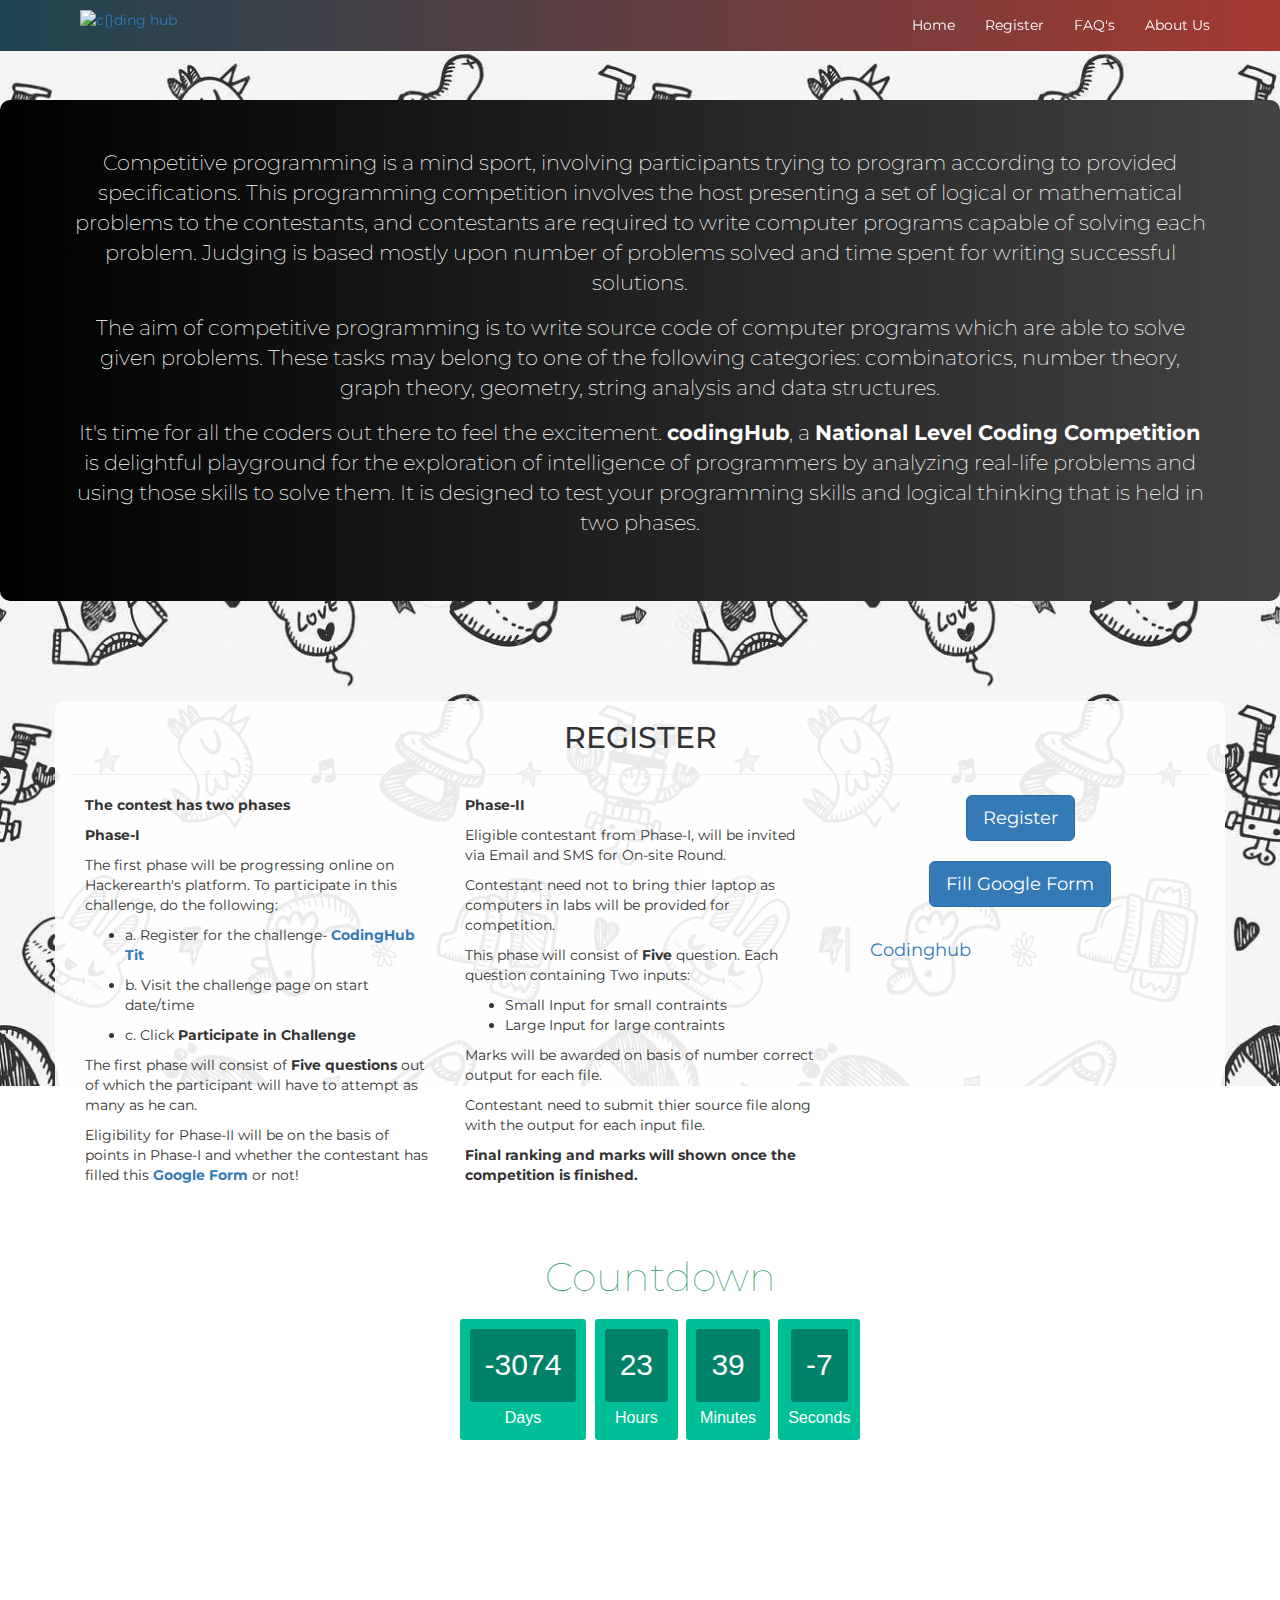
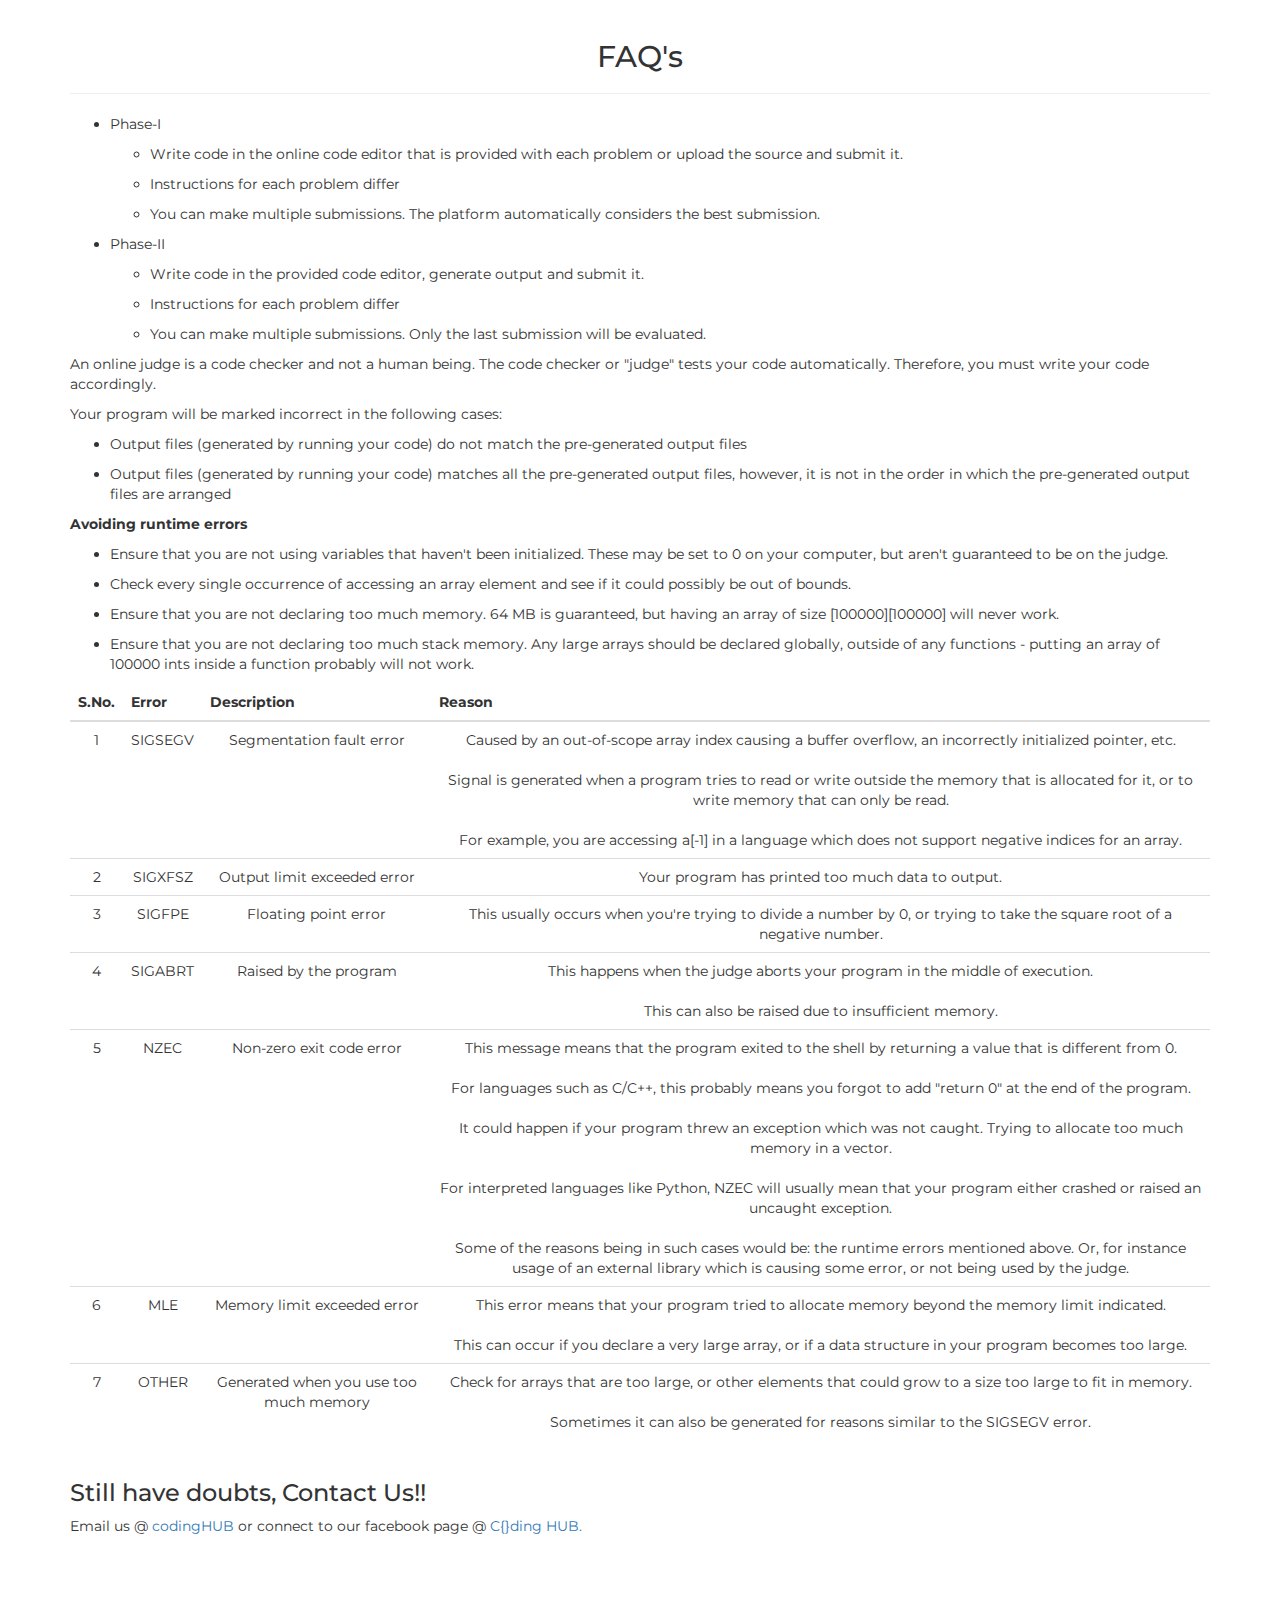
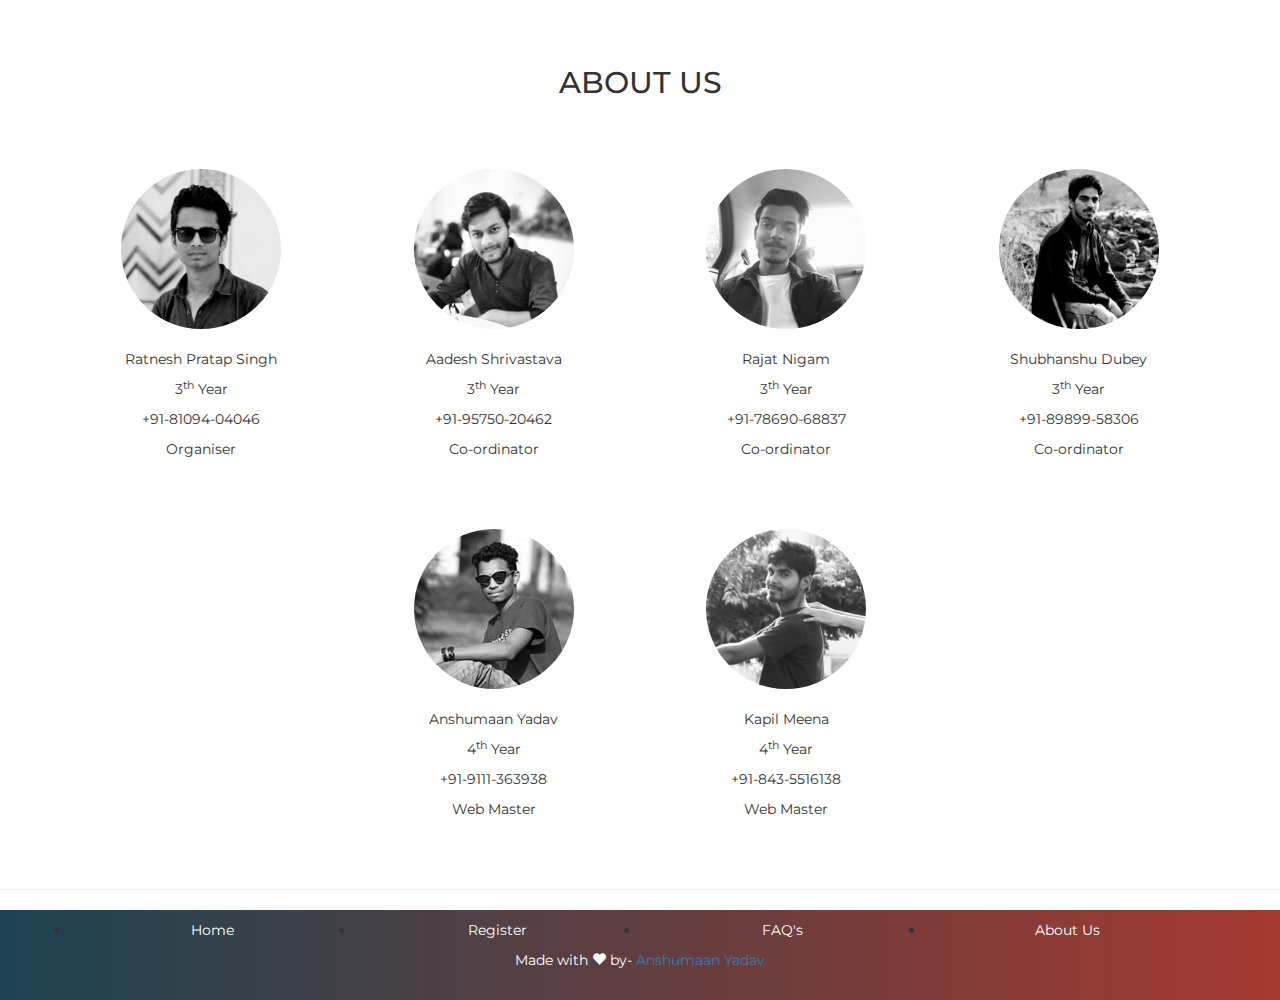
==== commit 95b2c612: "add new color scheme. -source prettified :) -smoother jQ" ====
--- a/index.html
+++ b/index.html
@@ -1,643 +1,372 @@
 <!DOCTYPE html>
 <html lang="en">
-<head>
-	<meta charset="UTF-8">
-	<meta name="viewport" content="width=device-width, initial-scale=1">
-	<title>codingHUB</title>
-
-	<!-- Bootstrap CND -->
-	<link rel="stylesheet" href="https://maxcdn.bootstrapcdn.com/bootstrap/3.3.7/css/bootstrap.min.css" integrity="sha384-BVYiiSIFeK1dGmJRAkycuHAHRg32OmUcww7on3RYdg4Va+PmSTsz/K68vbdEjh4u" crossorigin="anonymous">
-
-	<!-- Google fonts -->
-	<link href="https://fonts.googleapis.com/css?family=Open+Sans" rel="stylesheet">
-	<link href="https://fonts.googleapis.com/css?family=Montserrat" rel="stylesheet">
-
-	<link rel="shortcut icon" href="favicon.ico" type="image/x-icon">
-	<link rel="icon" href="favicon.ico" type="image/x-icon">
-
-	<style>
-		body{
-			font-family: 'Montserrat'
-		}
-		
-		/***********************************/
-		/************* Navbar Css **********/
-		#main-navbar ul li a{
-			transition: all 0.4s ease-in;
-		} 
-
-		/***********************************/
-		
-		
-		/***********************************/
-		/***********home wrapper css**************/
-		#landing-page{
-			width: 100%;
-			height: 100%;
-			position: fixed;
-			top: 0px;
-			z-index: 9999;
-			background: url('./img/bg.jpg') no-repeat 50% 50% ;
-			background-size: cover;
-
-		}
-
-		#home-wrapper{
-			max-width: 80%;
-			position: absolute;
-			top: 50%;
-			left: 50%;
-			transform: translate(-50%,-50%);
-		}
-
-		#home-wrapper .svg-container{
-			max-width: 400px;
-		}
-
-		#home-wrapper {
-	        opacity: 0;
-		}
-
-		#home-wrapper svg{
-			display: block;
-			min-width: 300px;
-			max-width: 640px;
-			filter:url(#filterSVG);
-		}
-		#home-wrapper p{
-			color: #fff;
-			opacity: 0;
-		}
-		#home-wrapper .anime p, 
-		#home-wrapper .tagline .anime, 
-		#home-wrapper .anime button  {
-			animation: fadeIn 200ms 5.3s ease-out forwards;
-		}
-		#home-wrapper button a:hover{
-			text-decoration: none;
-
-		}
-		.logo-container{
-			display: block;
-		}
-
-		/***********************************/
-		/***********About Us css**************/
-		#about_us .card{
-			padding: 20px 0px;
-			border-radius: 4px;
-			transition: all 0.8s ease-in-out;
-		}
-		#about_us .card:hover{
-			transform: translate(0px,10px);
-			box-shadow: 8px 8px 12px 5px #d7d7d7 ;
-			transition: all 0.3s ease-in-out;
-		}
-
-		#about_us .info-holder .img-container{
-			width: 200px;
-			height: 200px;
-			margin: auto;
-			border-radius: 50%;
-			overflow: hidden;
-		}
-		#home-wrapper svg .st0{
-	        stroke-width: .1em;
-	        fill:transparent;
-	        stroke: #fff;
-        }
-
-        #home-wrapper .anime .st0 {
-	        animation: draw 4s linear forwards, glow 1s 3.6s linear forwards;        	
-        }
-
-		/************************/
-		/******** Footer ********/
-		footer ul{
-			padding: 0px;
-		}
-		footer ul li{
-			display: inline-block;
-			width: 25%;
-			float: left;
-			text-align: center;
-		}
-
-		@keyframes draw {
-			0%{
-				stroke-dashoffset:100%;
-			}
-			100%{
-				stroke-dashoffset:0%;
-			}
-        }
-		@keyframes glow {
-			0%{
-				fill: transparent;
-			}
-			100%{
-				fill:#fff;
-			}
-		}
-
-		@keyframes fadeIn{
-			from {
-				opacity: 0;
-			}
-			to{
-				opacity: 1;
-			}
-		}
-		
-	</style>
-
-
-</head>
-<body>
-	<!-- Fb jdk -->
-
-	<div id="fb-root"></div>
-	<script>(function(d, s, id) {
+ <head> 
+  <meta charset="UTF-8" /> 
+  <meta name="viewport" content="width=device-width, initial-scale=1" /> 
+  <title>codingHUB</title> 
+  <!-- Bootstrap CND --> 
+  <link rel="stylesheet" href="https://maxcdn.bootstrapcdn.com/bootstrap/3.3.7/css/bootstrap.min.css" integrity="sha384-BVYiiSIFeK1dGmJRAkycuHAHRg32OmUcww7on3RYdg4Va+PmSTsz/K68vbdEjh4u" crossorigin="anonymous" /> 
+  <!-- Google fonts --> 
+  <link href="https://fonts.googleapis.com/css?family=Open+Sans" rel="stylesheet" /> 
+  <link href="https://fonts.googleapis.com/css?family=Montserrat" rel="stylesheet" /> 
+  <link rel="shortcut icon" href="favicon.ico" type="image/x-icon" /> 
+  <link rel="icon" href="favicon.ico" type="image/x-icon" /> 
+  <link rel="stylesheet" href="style.css" /> 
+ </head> 
+ <body> 
+  <!-- Fb jdk --> 
+  <div id="fb-root"></div> 
+  <script>(function(d, s, id) {
 	var js, fjs = d.getElementsByTagName(s)[0];
 	if (d.getElementById(id)) return;
 	js = d.createElement(s); js.id = id;
 	js.src = 'https://connect.facebook.net/en_GB/sdk.js#xfbml=1&version=v2.12';
 	fjs.parentNode.insertBefore(js, fjs);
-	}(document, 'script', 'facebook-jssdk'));</script>
-
-	<!-- home -->
-	<div id="landing-page">
-		<div id="home-wrapper" class="center-block">
-	    	<div class="logo-container">
-	    		<svg viewBox ="24 25 520 120" version="1.1">
-	    			
-	    			<defs>
-					    <filter id="filterSVG">
-					      <feGaussianBlur id="blur"	in="SourceGraphic" stdDeviation="5" result="Gaussian" />
-					      <feBlend in="SourceGraphic" in2="Gaussian" mode="normal"/>
-					    </filter>
-					</defs>
-
-					<g>
-						<g id="coding">
-							<path id="path4" d="M70.46041553020478,110.71541232620362 c-2.6039868116378786,1.1867101058142142 -7.010733723640442,1.2 -12.218707346916197,2.2038901965121123 C41.91671394109726,112.91930252271574 31,102.57797160062044 31,83.08201986224407 c0,-16.95300151163163 10.71640726327896,-30.684932736053252 29.244774961471556,-30.684932736053252 c4.006133556365967,0 8.312727129459383,0.8476500755815819 10.415947246551514,1.8648301662794793 L68.4573487520218,61.89076797270454 c-1.5023000836372375,-0.5933550529071073 -4.607053589820861,-1.6105351436050044 -8.412880468368531,-1.6105351436050044 c-11.818093991279603,0 -17.12622095346451,11.188980997676875 -17.12622095346451,22.801787033144542 c0,13.73193122442162 6.6101203680038445,22.03890196512112 17.426680970191953,22.03890196512112 c3.2049068450927742,0 5.8088936567306515,-0.5933550529071073 8.613187146186828,-1.6105351436050044 L70.46041553020478,110.71541232620362 z" class="st0"/>
-							<path id="path6" d="M197.35469592809676,27.899999941883113 v70.18542625815495 c0,3.9839553552334332 0.5007666945457457,10.680390952327926 0.6009200334548958,14.15575626221241 h-10.115487229824065 l-0.8012267112731936,-7.459320665117917 h-0.5007666945457457 c-2.40368013381958,4.2382503779079075 -7.711807096004486,8.391735748257657 -15.523767530918121,8.391735748257657 c-12.519167363643646,0 -21.633121204376224,-10.849920967444243 -21.633121204376224,-30.176342690704303 c0,-20.93695686686506 10.91671394109726,-30.684932736053252 22.334194576740266,-30.684932736053252 c5.408280301094056,0 10.616253924369811,2.034360181395795 13.520700752735138,7.035495627327126 h0.3004600167274478 V27.899999941883113 H197.35469592809676 zM185.63675527572633,75.62269919712617 c0,-1.1867101058142142 0,-2.5429502267447446 -0.20030667781829836,-3.8991903476752747 c-0.8012267112731936,-6.103080544187388 -5.408280301094056,-11.443276020351348 -11.016867280006409,-11.443276020351348 c-9.81502721309662,0 -13.220240736007689,10.849920967444243 -13.220240736007689,22.632257018028223 c0,12.460456111049249 4.006133556365967,22.37796199535375 12.519167363643646,22.37796199535375 c3.7056735396385196,0 8.713340485095976,-1.6105351436050044 11.317327296733858,-10.08703589942082 c0.3004600167274478,-1.1019450982560561 0.5007666945457457,-2.4581852191865865 0.5007666945457457,-3.8991903476752747 V75.62269919712617 z" class="st0"/>
-							<path id="path8" d="M226.59947088956835,37.98703584130393 c0.20030667781829836,3.644895325000801 -2.8042934894561764,6.103080544187388 -7.211040401458741,6.103080544187388 c-3.805826878547668,0 -6.710273706912995,-2.4581852191865865 -6.710273706912995,-6.103080544187388 c0,-3.644895325000801 3.1047535061836244,-6.103080544187388 6.9105803847312925,-6.103080544187388 C223.79517740011215,31.88395529711655 226.59947088956835,34.34214051630314 226.59947088956835,37.98703584130393 zM213.87999684810637,112.1564174546923 V53.2447372017724 h11.818093991279603 v58.91168025291991 H213.87999684810637 z" class="st0"/>
-							<path id="path10" d="M242.12323842048647,68.41767355468272 c0,-6.950730619768968 -0.5007666945457457,-10.51086093721161 -0.6009200334548958,-15.257701360468467 h10.315793907642366 l0.6009200334548958,7.035495627327126 h0.3004600167274478 c3.2049068450927742,-4.746840423256857 9.214107179641722,-8.052675718025025 17.02606761455536,-8.052675718025025 c10.315793907642366,0 17.9274476647377,6.103080544187388 17.9274476647377,20.343601813957957 v39.58525852965986 h-11.818093991279603 V74.18169406863747 c0,-6.950730619768968 -1.702606761455536,-13.986226247096093 -10.315793907642366,-13.986226247096093 c-4.90751360654831,0 -9.61472053527832,3.305835294768168 -11.217173957824706,9.663210861630029 c-0.3004600167274478,1.441005128488689 -0.5007666945457457,3.305835294768168 -0.5007666945457457,5.255430468605805 v37.127073310473264 h-11.818093991279603 V68.41767355468272 z" class="st0"/>
-							<path id="path12" d="M349.48761773109436,53.2447372017724 c-0.20030667781829836,4.153485370349749 -0.6009200334548958,9.408915838955554 -0.6009200334548958,18.394006640120317 v32.973587940123515 c0,15.427231375584782 -2.40368013381958,21.276016897097698 -7.311193740367889,25.59903228256376 c-4.406746912002564,3.9839553552334332 -11.517633974552155,6.357375566861861 -19.730207765102385,6.357375566861861 c-6.309660351276397,0 -12.419014024734498,-1.1867101058142142 -16.224840903282164,-2.882010256977377 l2.8042934894561764,-7.289790650001601 c2.9044468283653258,1.1867101058142142 7.811960434913635,2.5429502267447446 13.821160769462587,2.5429502267447446 c9.314260518550874,0 15.223307514190672,-4.662075415698698 15.223307514190672,-18.054946609887686 v-5.93355052907107 h-0.3004600167274478 c-2.6039868116378786,4.662075415698698 -8.012267112731934,7.2050256424434425 -14.22177412509918,7.2050256424434425 c-13.220240736007689,0 -21.73327454328537,-11.782336050583984 -21.73327454328537,-29.074397592448243 c0,-21.699841934888486 12.419014024734498,-30.684932736053252 23.335727965831758,-30.684932736053252 c8.012267112731934,0 11.617787313461303,4.153485370349749 13.821160769462587,7.713615687792391 h0.3004600167274478 l0.6009200334548958,-6.696435597094493 H349.48761773109436 zM337.2689103841782,73.58833901573034 c0,-1.441005128488689 -0.20030667781829836,-3.0515402720936944 -0.6009200334548958,-4.2382503779079075 c-1.4021467447280882,-3.9839553552334332 -4.006133556365967,-8.985090801164763 -10.71640726327896,-8.985090801164763 c-8.613187146186828,0 -13.220240736007689,9.15462081628108 -13.220240736007689,22.123666972679278 c0,15.088171345352151 6.00920033454895,21.954136957562962 13.220240736007689,21.954136957562962 c3.505366861820221,0 8.112420451641082,-1.3562401209305304 10.616253924369811,-8.391735748257657 c0.6009200334548958,-1.8648301662794793 0.8012267112731936,-3.644895325000801 0.8012267112731936,-5.340195476163963 V73.58833901573034 z" class="st0"/>
-							<path id="path16" d="M77.97191594839097,79.9457145825922 c4.80736026763916,0 5.909046995639802,-2.1191251889539537 5.909046995639802,-4.06872036279159 c0,-1.9495951738376371 -0.3004600167274478,-3.8144253401171166 -0.5007666945457457,-5.679255506396596 c-0.3004600167274478,-1.8648301662794793 -0.5007666945457457,-3.8144253401171166 -0.5007666945457457,-5.848785521512912 c0,-7.035495627327126 5.207973623275757,-10.595625944769768 13.620854091644286,-10.595625944769768 h1.702606761455536 v5.848785521512912 h-1.3019934058189393 c-3.4052135229110716,0 -4.80736026763916,2.28865520407027 -4.80736026763916,5.085900453489489 c0,1.6953001511631638 0.20030667781829836,3.305835294768168 0.40061335563659667,4.746840423256857 c0.20030667781829836,1.5257701360468472 0.40061335563659667,2.966775264535535 0.40061335563659667,4.4077803930242245 c0,4.662075415698698 -2.3035267949104306,7.713615687792391 -6.810427045822143,8.900325793606605 v0.16953001511631635 c4.506900250911713,1.1867101058142142 6.810427045822143,4.06872036279159 6.810427045822143,9.069855808722922 c0,1.441005128488689 -0.20030667781829836,2.966775264535535 -0.40061335563659667,4.57731040814054 c-0.20030667781829836,1.441005128488689 -0.40061335563659667,2.966775264535535 -0.40061335563659667,4.57731040814054 c0,2.7124802418610607 0.9013800501823425,5.170665461047649 5.0076669454574585,5.170665461047649 h1.20184006690979 v5.93355052907107 h-1.902913439273834 c-7.411347079277039,0 -13.520700752735138,-2.7124802418610607 -13.520700752735138,-10.595625944769768 c0,-2.034360181395795 0.3004600167274478,-3.9839553552334332 0.5007666945457457,-5.93355052907107 c0.3004600167274478,-1.8648301662794793 0.5007666945457457,-3.8991903476752747 0.5007666945457457,-5.764020513954754 c0,-1.7800651587213216 -1.101686728000641,-4.06872036279159 -5.909046995639802,-4.06872036279159 V79.9457145825922 z" class="st0"/>
-							<path id="path18" d="M136.86207922697065,85.79450010410514 c-4.80736026763916,0 -5.909046995639802,2.373420211628429 -5.909046995639802,4.06872036279159 c0,1.8648301662794793 0.3004600167274478,3.8991903476752747 0.5007666945457457,5.764020513954754 c0.3004600167274478,1.9495951738376371 0.5007666945457457,3.8991903476752747 0.5007666945457457,5.93355052907107 c0,7.883145702908709 -6.109353673458099,10.595625944769768 -13.520700752735138,10.595625944769768 h-1.902913439273834 v-5.93355052907107 h1.20184006690979 c4.106286895275115,-0.25429502267447446 5.0076669454574585,-2.4581852191865865 5.0076669454574585,-5.170665461047649 c0,-1.5257701360468472 -0.20030667781829836,-3.0515402720936944 -0.40061335563659667,-4.57731040814054 c-0.20030667781829836,-1.6105351436050044 -0.40061335563659667,-3.136305279651851 -0.40061335563659667,-4.57731040814054 c0,-5.00113544593133 2.3035267949104306,-7.883145702908709 6.810427045822143,-9.069855808722922 v-0.16953001511631635 c-4.506900250911713,-1.1867101058142142 -6.810427045822143,-4.153485370349749 -6.810427045822143,-8.900325793606605 c0,-1.441005128488689 0.20030667781829836,-2.882010256977377 0.40061335563659667,-4.4077803930242245 c0.20030667781829836,-1.441005128488689 0.40061335563659667,-3.0515402720936944 0.40061335563659667,-4.746840423256857 c0,-2.797245249419219 -1.4021467447280882,-4.746840423256857 -4.80736026763916,-5.085900453489489 h-1.3019934058189393 v-5.848785521512912 h1.6024534225463871 c8.51303380727768,0 13.721007430553435,3.560130317442643 13.721007430553435,10.595625944769768 c0,2.034360181395795 -0.3004600167274478,3.9839553552334332 -0.5007666945457457,5.848785521512912 c-0.3004600167274478,1.8648301662794793 -0.5007666945457457,3.644895325000801 -0.5007666945457457,5.679255506396596 c0,1.9495951738376371 1.101686728000641,4.06872036279159 5.909046995639802,4.06872036279159 V85.79450010410514 z" class="st0"/>
-						</g>
-						<g id="hub">
-							<path id="path22" d="M412.9848345994949,110.8001773337618 c0,0.42382503779079106 -0.10015333890914918,0.762885068023424 -0.3004600167274478,1.1019450982560561 c-0.20030667781829836,0.3390600302326327 -0.6009200334548958,0.5933550529071073 -1.101686728000641,0.762885068023424 c-0.5007666945457457,0.16953001511631635 -1.20184006690979,0.3390600302326327 -2.0030667781829834,0.508590045348949 c-0.8012267112731936,0.08476500755815825 -1.902913439273834,0.16953001511631635 -3.2049068450927742,0.16953001511631635 c-1.3019934058189393,0 -2.40368013381958,-0.08476500755815825 -3.2049068450927742,-0.16953001511631635 c-0.9013800501823425,-0.08476500755815825 -1.5023000836372375,-0.25429502267447446 -2.0030667781829834,-0.508590045348949 c-0.5007666945457457,-0.16953001511631635 -0.8012267112731936,-0.42382503779079106 -1.101686728000641,-0.762885068023424 c-0.20030667781829836,-0.3390600302326327 -0.3004600167274478,-0.6781200604652657 -0.3004600167274478,-1.1019450982560561 V79.69141955991773 h-24.33726135492325 v31.10875777384404 c0,0.42382503779079106 -0.10015333890914918,0.762885068023424 -0.3004600167274478,1.1019450982560561 c-0.20030667781829836,0.3390600302326327 -0.6009200334548958,0.5933550529071073 -1.101686728000641,0.762885068023424 c-0.5007666945457457,0.16953001511631635 -1.20184006690979,0.3390600302326327 -2.0030667781829834,0.508590045348949 c-0.8012267112731936,0.08476500755815825 -1.902913439273834,0.16953001511631635 -3.2049068450927742,0.16953001511631635 c-1.3019934058189393,0 -2.3035267949104306,-0.08476500755815825 -3.2049068450927742,-0.16953001511631635 c-0.9013800501823425,-0.08476500755815825 -1.5023000836372375,-0.25429502267447446 -2.0030667781829834,-0.508590045348949 c-0.5007666945457457,-0.16953001511631635 -0.9013800501823425,-0.42382503779079106 -1.101686728000641,-0.762885068023424 c-0.20030667781829836,-0.3390600302326327 -0.3004600167274478,-0.6781200604652657 -0.3004600167274478,-1.1019450982560561 V38.15656585642025 c0,-0.42382503779079106 0.10015333890914918,-0.762885068023424 0.3004600167274478,-1.1019450982560561 c0.20030667781829836,-0.3390600302326327 0.6009200334548958,-0.5933550529071073 1.101686728000641,-0.762885068023424 c0.5007666945457457,-0.16953001511631635 1.20184006690979,-0.3390600302326327 2.0030667781829834,-0.508590045348949 c0.9013800501823425,-0.08476500755815825 1.902913439273834,-0.16953001511631635 3.2049068450927742,-0.16953001511631635 c1.3019934058189393,0 2.40368013381958,0.08476500755815825 3.2049068450927742,0.16953001511631635 c0.8012267112731936,0.08476500755815825 1.5023000836372375,0.25429502267447446 2.0030667781829834,0.508590045348949 c0.5007666945457457,0.16953001511631635 0.9013800501823425,0.42382503779079106 1.101686728000641,0.762885068023424 c0.20030667781829836,0.3390600302326327 0.3004600167274478,0.6781200604652657 0.3004600167274478,1.1019450982560561 v28.22674751686666 h24.33726135492325 V38.15656585642025 c0,-0.42382503779079106 0.10015333890914918,-0.762885068023424 0.3004600167274478,-1.1019450982560561 c0.20030667781829836,-0.3390600302326327 0.6009200334548958,-0.5933550529071073 1.101686728000641,-0.762885068023424 c0.5007666945457457,-0.16953001511631635 1.20184006690979,-0.3390600302326327 2.0030667781829834,-0.508590045348949 c0.9013800501823425,-0.08476500755815825 1.902913439273834,-0.16953001511631635 3.2049068450927742,-0.16953001511631635 c1.3019934058189393,0 2.3035267949104306,0.08476500755815825 3.2049068450927742,0.16953001511631635 c0.8012267112731936,0.08476500755815825 1.5023000836372375,0.25429502267447446 2.0030667781829834,0.508590045348949 c0.5007666945457457,0.16953001511631635 0.9013800501823425,0.42382503779079106 1.101686728000641,0.762885068023424 c0.20030667781829836,0.3390600302326327 0.3004600167274478,0.6781200604652657 0.3004600167274478,1.1019450982560561 V110.8001773337618 z" class="st0"/>
-							<path id="path24" d="M480.08757166862483,84.26872996805828 c0,4.746840423256857 -0.6009200334548958,8.900325793606605 -1.8027601003646851,12.629986126165564 c-1.20184006690979,3.7296603325589586 -2.9044468283653258,6.865965612210812 -5.207973623275757,9.493680846513714 c-2.3035267949104306,2.5429502267447446 -5.107820284366607,4.57731040814054 -8.412880468368531,5.848785521512912 c-3.3050601840019223,1.3562401209305304 -7.211040401458741,2.034360181395795 -11.517633974552155,2.034360181395795 c-4.106286895275115,0 -7.711807096004486,-0.5933550529071073 -11.016867280006409,-1.7800651587213216 c-3.2049068450927742,-1.1867101058142142 -6.00920033454895,-3.0515402720936944 -8.21257379055023,-5.50972549128028 c-2.203373456001282,-2.4581852191865865 -4.006133556365967,-5.50972549128028 -5.107820284366607,-9.15462081628108 c-1.20184006690979,-3.644895325000801 -1.8027601003646851,-7.9679107104668665 -1.8027601003646851,-12.88428114884004 V38.15656585642025 c0,-0.42382503779079106 0.10015333890914918,-0.762885068023424 0.3004600167274478,-1.1019450982560561 c0.20030667781829836,-0.3390600302326327 0.6009200334548958,-0.5933550529071073 1.101686728000641,-0.762885068023424 c0.5007666945457457,-0.16953001511631635 1.20184006690979,-0.3390600302326327 2.0030667781829834,-0.508590045348949 c0.8012267112731936,-0.08476500755815825 1.902913439273834,-0.16953001511631635 3.2049068450927742,-0.16953001511631635 c1.3019934058189393,0 2.3035267949104306,0.08476500755815825 3.2049068450927742,0.16953001511631635 c0.8012267112731936,0.08476500755815825 1.5023000836372375,0.25429502267447446 2.0030667781829834,0.508590045348949 c0.5007666945457457,0.16953001511631635 0.9013800501823425,0.42382503779079106 1.101686728000641,0.762885068023424 c0.20030667781829836,0.3390600302326327 0.3004600167274478,0.6781200604652657 0.3004600167274478,1.1019450982560561 v45.43404405117277 c0,3.0515402720936944 0.3004600167274478,5.679255506396596 1.0015333890914917,7.9679107104668665 c0.6009200334548958,2.2038901965121123 1.5023000836372375,4.06872036279159 2.704140150547028,5.594490498838438 c1.20184006690979,1.441005128488689 2.6039868116378786,2.5429502267447446 4.306593573093414,3.305835294768168 c1.702606761455536,0.762885068023424 3.505366861820221,1.1019450982560561 5.508433640003204,1.1019450982560561 c2.1032201170921327,0 3.9059802174568174,-0.3390600302326327 5.608586978912353,-1.1019450982560561 c1.6024534225463871,-0.762885068023424 3.004600167274475,-1.8648301662794793 4.2064402341842655,-3.305835294768168 c1.101686728000641,-1.441005128488689 2.0030667781829834,-3.22107028721001 2.6039868116378786,-5.340195476163963 c0.6009200334548958,-2.1191251889539537 0.9013800501823425,-4.492545400582381 0.9013800501823425,-7.2050256424434425 V38.15656585642025 c0,-0.42382503779079106 0.10015333890914918,-0.762885068023424 0.3004600167274478,-1.1019450982560561 c0.20030667781829836,-0.3390600302326327 0.6009200334548958,-0.5933550529071073 1.101686728000641,-0.762885068023424 c0.5007666945457457,-0.16953001511631635 1.20184006690979,-0.3390600302326327 2.0030667781829834,-0.508590045348949 c0.9013800501823425,-0.08476500755815825 1.902913439273834,-0.16953001511631635 3.2049068450927742,-0.16953001511631635 c1.3019934058189393,0 2.3035267949104306,0.08476500755815825 3.1047535061836244,0.16953001511631635 c0.8012267112731936,0.08476500755815825 1.5023000836372375,0.25429502267447446 2.0030667781829834,0.508590045348949 c0.5007666945457457,0.16953001511631635 0.9013800501823425,0.42382503779079106 1.101686728000641,0.762885068023424 c0.20030667781829836,0.3390600302326327 0.3004600167274478,0.6781200604652657 0.3004600167274478,1.1019450982560561 V84.26872996805828 z" class="st0"/>
-							<path id="path26" d="M541.281261742115,89.86322046689672 c0,2.7124802418610607 -0.3004600167274478,5.255430468605805 -1.0015333890914917,7.459320665117917 c-0.6009200334548958,2.2038901965121123 -1.5023000836372375,4.153485370349749 -2.6039868116378786,5.848785521512912 c-1.101686728000641,1.6953001511631638 -2.5038334727287292,3.136305279651851 -4.006133556365967,4.4077803930242245 c-1.6024534225463871,1.2714751133723723 -3.3050601840019223,2.2038901965121123 -5.107820284366607,3.0515402720936944 c-1.902913439273834,0.762885068023424 -3.9059802174568174,1.3562401209305304 -6.00920033454895,1.7800651587213216 s-4.506900250911713,0.5933550529071073 -7.11088706254959,0.5933550529071073 h-17.226374292373656 c-1.101686728000641,0 -2.0030667781829834,-0.42382503779079106 -2.8042934894561764,-1.1867101058142142 c-0.8012267112731936,-0.762885068023424 -1.101686728000641,-2.034360181395795 -1.101686728000641,-3.8144253401171166 V40.95381110583947 c0,-1.7800651587213216 0.40061335563659667,-2.966775264535535 1.101686728000641,-3.8144253401171166 c0.8012267112731936,-0.762885068023424 1.702606761455536,-1.1867101058142142 2.8042934894561764,-1.1867101058142142 h16.324994242191316 c4.006133556365967,0 7.311193740367889,0.42382503779079106 10.115487229824065,1.1867101058142142 c2.8042934894561764,0.762885068023424 5.107820284366607,2.034360181395795 7.010733723640442,3.560130317442643 c1.902913439273834,1.6105351436050044 3.3050601840019223,3.644895325000801 4.306593573093414,6.103080544187388 c1.0015333890914917,2.4581852191865865 1.5023000836372375,5.340195476163963 1.5023000836372375,8.64603077093213 c0,1.8648301662794793 -0.20030667781829836,3.644895325000801 -0.6009200334548958,5.255430468605805 c-0.40061335563659667,1.6105351436050044 -1.0015333890914917,3.136305279651851 -1.8027601003646851,4.492545400582381 c-0.8012267112731936,1.3562401209305304 -1.702606761455536,2.5429502267447446 -2.8042934894561764,3.560130317442643 c-1.101686728000641,1.0171800906978976 -2.40368013381958,1.8648301662794793 -3.805826878547668,2.4581852191865865 c1.8027601003646851,0.42382503779079106 3.505366861820221,1.1019450982560561 5.107820284366607,2.1191251889539537 c1.6024534225463871,1.0171800906978976 2.9044468283653258,2.28865520407027 4.106286895275115,3.8144253401171166 c1.20184006690979,1.5257701360468472 2.1032201170921327,3.3906003023263263 2.704140150547028,5.50972549128028 C540.9808017253877,84.86208502096538 541.281261742115,87.23550523259384 541.281261742115,89.86322046689672 zM524.2551941275597,57.482987579680305 c0,-1.5257701360468472 -0.20030667781829836,-2.966775264535535 -0.6009200334548958,-4.153485370349749 c-0.40061335563659667,-1.1867101058142142 -1.0015333890914917,-2.28865520407027 -1.8027601003646851,-3.0515402720936944 c-0.8012267112731936,-0.8476500755815819 -1.8027601003646851,-1.441005128488689 -3.004600167274475,-1.8648301662794793 c-1.20184006690979,-0.42382503779079106 -2.8042934894561764,-0.6781200604652657 -4.90751360654831,-0.6781200604652657 h-6.710273706912995 v20.00454178372532 h7.411347079277039 c1.902913439273834,0 3.4052135229110716,-0.25429502267447446 4.607053589820861,-0.762885068023424 c1.101686728000641,-0.508590045348949 2.1032201170921327,-1.2714751133723723 2.8042934894561764,-2.2038901965121123 c0.8012267112731936,-0.93241508313974 1.3019934058189393,-2.034360181395795 1.702606761455536,-3.305835294768168 C524.0548874497413,60.19546782154137 524.2551941275597,58.83922770061085 524.2551941275597,57.482987579680305 zM527.5602543115615,90.37181051224567 c0,-1.7800651587213216 -0.3004600167274478,-3.3906003023263263 -0.8012267112731936,-4.746840423256857 c-0.5007666945457457,-1.441005128488689 -1.20184006690979,-2.6277152343029027 -2.203373456001282,-3.560130317442643 c-1.0015333890914917,-0.93241508313974 -2.203373456001282,-1.6953001511631638 -3.7056735396385196,-2.2038901965121123 c-1.5023000836372375,-0.508590045348949 -3.505366861820221,-0.762885068023424 -5.909046995639802,-0.762885068023424 h-7.811960434913635 v21.869371950004805 h9.514567196369171 c1.8027601003646851,0 3.4052135229110716,-0.25429502267447446 4.607053589820861,-0.6781200604652657 c1.3019934058189393,-0.42382503779079106 2.3035267949104306,-1.1019450982560561 3.3050601840019223,-2.034360181395795 c0.9013800501823425,-0.93241508313974 1.6024534225463871,-2.034360181395795 2.203373456001282,-3.305835294768168 C527.2597942948341,93.59288079945568 527.5602543115615,92.151875670967 527.5602543115615,90.37181051224567 z" class="st0"/>
-						</g>
-					</g>
-				</svg>
-				<p class="text-right" style="font-size: 20px;">Get, Set, &lt;/code&gt;&nbsp;!</p>
-	    	</div>
-	    	<div class="tagline">
-	    		<p class="text-right"><strong>Prepare yourself and come join us for this exciting competition.</strong></p>
-	    	</div>
-			<!-- <p class="text-center">It's time for all the coders out there to feel the excitement. <b>codingHub</b>, a <b>National Level Coding Competition</b> is delightful playground for the exploration of intelligence of programmers by analyzing real-life problems and using those skills to solve them. It is designed to test your programming skills and logical thinking that is held in two phases.<br><br> -->
-			<div id="go-btn">
-				<button class="btn btn-lg center-block" style="opacity: 0;"><span>Go</span></button>
-			</div>
-		</div>
-	</div>
-	
-	<nav class="navbar navbar-inverse navbar-fixed-top">
-		<div class="container">
-			<div class="navbar-header">
-				<button type="button" class="navbar-toggle collapsed" data-toggle="collapse" data-target="#main-navbar" aria-expanded="false">
-					<span class="sr-only">Toggle Navigation</span>
-					<span class="icon-bar"></span>
-					<span class="icon-bar"></span>
-					<span class="icon-bar"></span>
-				</button>
-				<a href=""><img src="logo.png" alt="c{}ding hub" class="img-responsive"></a>
-			</div>
-			<div class="collapse navbar-collapse" id="main-navbar">
-				<ul class="nav navbar-nav navbar-right">
-					<li class="active"><a href="index.html">Home</a><span class="sr-only">(current)</span></li>
-					<li><a href="#register">Register</a></li>
-					<li><a href="#faq">FAQ's</a></li>
-					<li><a href="#about_us">About Us</a></li>
-				</ul>
-			</div>
-
-		</div>
-	</nav>
-	
-
-	<!-- Timer -->
-
-	<!-- register -->
-	<div id="register" class="container" style="font-family: Open Sans">
-		<div class=" row" style="margin-top: 100px;">
-			<!-- Write something, how the contest will progress -->
-			<div class="col-sm-4 col-xs-12">
-				The contest consists of two rounds. The first round will be progressing online on Hackerearth's platform and the second round will take place in the college campus.In the first round there are <b>Five questions</b> out of which the participant will have to attempt <b>atleast one</b>.
-			</div>
-			<div class="col-sm-4  col-xs-12">
-				Each question consists of <b>100 </b>marks, apart of which will be awarded on the basis of <b>the number of inputs</b>,<b>of an optimally solved algorithm, checked within the given time constraint and/or if the problem is partially solved</b>.
-				Full marks may be awarded if the problem is solved completely and/or optimally.
-			</div>
-			<div class="col-sm-4  col-xs-12">
-			<div class="fb-page" data-href="https://www.facebook.com/codinghub2k18" data-small-header="false" data-adapt-container-width="true" data-hide-cover="false" data-show-facepile="true"><blockquote cite="https://www.facebook.com/codinghub2k18" class="fb-xfbml-parse-ignore"><a href="https://www.facebook.com/codinghub2k18">Codinghub</a></blockquote></div>
-			</div>
-		</div>
-	</div>
-
-	<br>
-
-	<!-- Sponsors -->
-	<div id="sponsor" class="container">
-	</div>
-
-	<!-- FAQ's -->
-	<div id="faq" class="container">
-		<h2>FAQ's</h2>
-		<hr>
-		<h3>Programming Challenge</h3>
-		<p><strong>1. Where will the challenge take place?</strong></p>
-		<p>This challenge is an online challenge.</p>
-		<p><strong>2. Will I receive a reminder notification before the challenge begins?</strong></p>
-		<p>You will receive a reminder e-mail 3 hours before the challenge begins only if you have registered for the challenge.</p>
-		<p><strong>3. How do I participate in this challenge?</strong></p>
-		<p>To participate in this challenge, do the following:</p>
-		<p>a. Register for the challenge</p>
-		<p>b. Visit the challenge page on start date/time</p>
-		<p>c. Click <strong>Participate in Challenge</strong></p>
-		<p><strong>4. Can we take up the challenges from mobile platforms?</strong></p>
-		<p>No. We don't support mobile platform for taking up the challenges. We only suggest our users to participate in the challenges from laptop/desktop.</p>
-		<p><strong>5. What type of questions will I have to solve in this challenge?</strong></p>
-		<p>The questions in this challenge are of the following types:</p>
-		
-		<ul>
-			<li><p>Programming problems</p>
-				<ul>
-					<li><p>Write code in the online code editor that is provided with each problem and submit it.</p></li>
-					<li><p>You can make multiple submissions. The platform automatically considers the best submission.</p></li>
-				</ul>
-			</li>
-			<li><p>Multiple choice questions (MCQ)</p>
-				<ul>
-					<li><p>Questions with multiple choices will be provided.</p></li>
-					<li><p>You should select the correct answer from the list of choices.</p></li>
-				</ul>
-			</li>
-			<li><p>Subjective problems</p>
-				<ul>
-					<li><p>Instructions for each problem differ</p></li>
-					<li><p>Enter the solution in the text area that is provided and submit it</p></li>
-				</ul>
-			</li>
-		</ul>
-	
-		<p><strong>6. Are the programming questions restricted to specific languages?</strong></p>
-		<p>The languages that you can write code in will be mentioned in the challenge details, if applicable.</p>
-		<p><strong>7. What will happen in case of there is an issue with my computer or Internet connection?</strong></p>
-		<p>If there is an issue with your computer or your Internet connection, you will not lose your previously submitted answers. They will be saved on HackerEarth's servers. You can log in again and continue coding from where you stopped.</p>
-		<p>However, the timer will continue running, which is why it is advised that you ensure that your computer/Internet connection is working properly before you begin the challenge.</p>
-		<p><strong>8. My code works in my local IDE, however, it throws compilation errors when I run it on the platform interface. Why does this happen?</strong></p>
-		<p>Every problem has the following two buttons:</p>
-		<p>a. Compile &amp; Run</p>
-		<ul>
-			<li>
-				<p>When you click Compile &amp; Run, the is tested against the sample input and output.</p>
-		</li>
-		<li>
-		<p>This ensures that you are able to test your code against predefined sample test cases before you submit your code.</p>
-		</li>
-		</ul>
-		<p>b. Submit</p>
-		<p>When you click Submit, the code is checked extensively against internal test cases. The following parameters are considered while checking the code:</p>
-		<ul>
-		<li>
-		<p>Time limit: The code should run within the stipulated time otherwise it will throw a Time Limit Exceeded (TLE) error.</p>
-		</li>
-		<li>
-		<p>Memory limit: The code should run within the give memory size otherwise it will throw a Memory Limit Exceeded (MLE) error.</p>
-		</li>
-		<li>
-		<p>Errors during runtime: Specific test cases check for Runtime Errors (RE) only.</p>
-		</li>
-		<li>
-		<p>Correct answer: If your answer is incorrect, then you will see the message Wrong Answer (WA) on the screen. This means that your program is not printing he correct answer. Ensure that your program conforms with the output format that is required.</p>
-		</li>
-		</ul>
-		<p><strong>9. Is it possible to change my submission after I have submitted a task?</strong></p>
-		<p>Yes, you can edit and submit the solution to a question (that you can view and edit) any number of times before the challenge-completion time window closes.</p>
-		<p><strong>Note</strong>: Some tests have timed sections. After the time limit is reached, you will not be able to revisit questions in that section.</p>
-		<p><strong>10. How does the online judge determine whether a solution is correct?</strong></p>
-		<p>An online judge is a code checker and not a human being. The code checker or "judge" tests your code automatically. Therefore, you must write your code accordingly.</p>
-		<p>For each problem, based on the specifications mentioned in the problem statement, there will be one or more input files and corresponding (correct) output files. The program that you create is run on each of the input files and the corresponding output must match the (correct) output files in order.</p>
-		<p>Your program will be marked incorrect in the following cases:</p>
-		<ul>
-		<li>
-		<p>Output files (generated by running your code) do not match the pre-generated output files</p>
-		</li>
-		<li>
-		<p>Output files (generated by running your code) matches all the pre-generated output files, however, it is not in the order in which the pre-generated output files are arranged</p>
-		</li>
-		</ul>
-		<p><strong>11. How does the time limit work?</strong></p>
-		<p>Your program must read, process, and output the result for all input files within the specified time limit.</p>
-		<p>The input file will be of the format that is specified in the problem. This means that if each input file contains multiple test cases, then your code must pass all the test cases within the specified time limit.</p>
-		<p><strong>12. How does the total execution time work?</strong></p>
-		<p>Your code is tested multiple times against different input files. The displayed execution time is the total time spent executing each input file. Hence, Total execution time &lt;= (Time Limit * Number of input files)</p>
-		<p>Your program is terminated in the following scenarios:</p>
-		<ul>
-		<li>
-		<p>If the time that is required to execute each input file exceeds the time limit execution that is set for any input file.</p>
-		</li>
-		<li>
-		<p>If the total time that is required to execute all the input files exceeds the total time limit allowed.</p>
-		</li>
-		</ul>
-		<p><strong>13. How does the total memory consumed work?</strong></p>
-		<p>The total memory consumed by a program is the sum of the memory that is consumed by the program in stack, data, heap, and BSS. To understand more about the address space of a program and the memory consumed, refer to <a href="https://www.quora.com/Computer-Programming/What-is-the-simplest-and-most-accurate-way-to-measure-the-memory-used-by-a-program-in-a-programming-contest-environment/answer/Vivek-Prakash-2">this explanation</a>.</p>
-		<p><strong>14. My program doesn't compile. Why?</strong></p>
-		<ul>
-		<li>
-		<p>C/C++</p>
-		<ul>
-		<li>
-		<p>Ensure that you are using a compiler that complies with the standards.</p>
-		</li>
-		<li>
-		<p>For example, do not use Turbo C++. Code that compiles in Turbo C++ will often not compile on the online judge.</p>
-		</li>
-		<li>
-		<p>Also, remove 'conio.h includes' in your code.</p>
-		</li>
-		</ul>
-		</li>
-		<li>
-		<p>Java</p>
-		<ul>
-		<li>
-		<p>We support multiple classes and inner static classes.</p>
-		</li>
-		<li>
-		<p>Your code may throw errors if the inner classes are not static.</p>
-		</li>
-		<li>
-		<p>Please note that we will remove this constraint very soon. We will update you when this happens.</p>
-		</li>
-		</ul>
-		</li>
-		<li>
-		<p>Other languages</p>
-		<ul>
-		<li>
-		<p>The compilation errors that you see on the screen are self-explanatory.</p>
-		</li>
-		<li>
-		<p>However, if you require any more information, please contact us at <a href="mailto:support@hackerearth.com">support@hackerearth.com</a>.</p>
-		</li>
-		</ul>
-		</li>
-		</ul>
-		<p><strong>15. Does TLE error mean that my code is correct but slow?</strong></p>
-		<p>No, Time Limit Exceeded or TLE means that your solution has exceeded the amount of time that is allowed for problem execution or for a specific test case. Your solution never finished running in time and it was stopped in between. There is no definite way to know whether the code was correct.</p>
-		<p><strong>16. What does Wrong Answer (WA) mean?</strong></p>
-		<p>WA means that your program ran successfully but gave an incorrect answer. This could mean either of the following:</p>
-		<ul>
-		<li>
-		<p>Your program contains a bug</p>
-		</li>
-		<li>
-		<p>You have not interpreted the problem text correctly</p>
-		</li>
-		</ul>
-		<p>Apart from the sample input, your code will also be evaluated against multiple input and output cases. Therefore, even if your code passes the sample input correctly, it may not have passed one of the other input and output cases because of the answer is incorrect.</p>
-		<p><strong>17. Why is my submission queued?</strong></p>
-		<p>Your submission is queued because of simultaneous submissions by multiple users. You will receive the result of your submission in real-time as soon as it is processed.</p>
-		<p><strong>18. My submissions are not evaluated. What should I do?</strong></p>
-		<p>There may be an issue with the online judge due to which your submissions are not being evaluated. Send an e-mail to <a href="mailto:support@hackerearth.com">support@hackerearth.com</a>.</p>
-		<p><strong>19. Will I receive the results of the challenge? If yes, when?</strong></p>
-		<p>You can view your ranking on the leaderboard for all challenges in which participation is not confidential. This leaderboard is updated in real-time.</p>
-		<p><strong>20. Where can I view the solutions for the problems of this challenge?</strong></p>
-		<p>Once the challenge is finished and the problem has been moved to a practice section, you can view the solutions (editorials) in the <strong>Practice</strong> section.</p>
-		<p><strong>21. Why am I seeing a runtime error on the screen?</strong></p>
-		<p>A runtime error means that the program was compiled successfully but it crashed or exited with an error. The most common error messages include the following:</p>
-		<table class="table">
-			<thead>
-				<tr>
-					<th align="center">S.No.</th>
-					<th align="center">Error</th>
-					<th align="center">Description</th>
-					<th align="center">Reason</th>
-				</tr>
-			</thead>
-			<tbody>
-				<tr>
-					<td align="center">1</td>
-					<td align="center">SIGSEGV</td>
-					<td align="center">Segmentation fault error</td>
-					<td align="center">Caused by an out-of-scope array index causing a buffer overflow, an incorrectly initialized pointer, etc.<br /><br /> Signal is generated when a program tries to read or write outside the memory that is allocated for it, or to write memory that can only be read.<br /><br /> For example, you are accessing a[-1] in a language which does not support negative indices for an array.</td>
-				</tr>
-				<tr>
-					<td align="center">2</td>
-					<td align="center">SIGXFSZ</td>
-					<td align="center">Output limit exceeded error</td>
-					<td align="center">Your program has printed too much data to output.</td>
-				</tr>
-				<tr>
-					<td align="center">3</td>
-					<td align="center">SIGFPE</td>
-					<td align="center">Floating point error</td>
-					<td align="center">This usually occurs when you're trying to divide a number by 0, or trying to take the square root of a negative number.</td>
-				</tr>
-				<tr>
-					<td align="center">4</td>
-					<td align="center">SIGABRT</td>
-					<td align="center">Raised by the program</td>
-					<td align="center">This happens when the judge aborts your program in the middle of execution.<br /><br /> This can also be raised due to insufficient memory.</td>
-				</tr>
-				<tr>
-					<td align="center">5</td>
-					<td align="center">NZEC</td>
-					<td align="center">Non-zero exit code error</td>
-					<td align="center">This message means that the program exited to the shell by returning a value that is different from 0.<br /><br /> For languages such as C/C++, this probably means you forgot to add "return 0" at the end of the program.<br /><br /> It could happen if your program threw an exception which was not caught. Trying to allocate too much memory in a vector.<br /><br /> For interpreted languages like Python, NZEC will usually mean that your program either crashed or raised an uncaught exception.<br /><br /> Some of the reasons being in such cases would be: the runtime errors mentioned above. Or, for instance usage of an external library which is causing some error, or not being used by the judge.</td>
-				</tr>
-				<tr>
-					<td align="center">6</td>
-					<td align="center">MLE</td>
-					<td align="center">Memory limit exceeded error</td>
-					<td align="center">This error means that your program tried to allocate memory beyond the memory limit indicated.<br /><br /> This can occur if you declare a very large array, or if a data structure in your program becomes too large.</td>
-				</tr>
-				<tr>
-					<td align="center">7</td>
-					<td align="center">OTHER</td>
-					<td align="center">Generated when you use too much memory</td>
-					<td align="center">Check for arrays that are too large, or other elements that could grow to a size too large to fit in memory.<br /><br /> Sometimes it can also be generated for reasons similar to the SIGSEGV error.</td>
-				</tr>
-			</tbody>
-		</table>
-		<p><strong>Avoiding runtime errors</strong></p>
-		<ul>
-			<li><p>Ensure that you are not using variables that haven't been initialized. These may be set to 0 on your computer, but aren't guaranteed to be on the judge.</p></li>
-			<li><p>Check every single occurrence of accessing an array element and see if it could possibly be out of bounds.</p>
-			</li>
-			<li><p>Ensure that you are not declaring too much memory. 64 MB is guaranteed, but having an array of size [100000][100000] will never work.</p>
-			</li>
-			<li><p>Ensure that you are not declaring too much stack memory. Any large arrays should be declared globally, outside of any functions - putting an array of 100000 ints inside a function probably will not work.</p>
-			</li>
-		</ul>
-	
-		<br>
-		<div class="row">
-			<div class="col-sm-6 col-xs-12">
-				<h3>Still have doubts, Contact Us!!</h3>
-				<br>
-				<p>You can reach us via any of the following:</p>
-				<p>Aadesh Shrivastava (Organizer) : +91 95750 20462</p>
-				<p>Ratnesh Singh (Organizer)  : +91 81094 04046</p>
-				<p>Rajat Nigam (Host) : +91 78690 68837</p>
-				<p>Shubhanshu Dubey (Host) : +91 89899 58306</p>
-				<p>Email us @&nbsp;<a href="mailto:codinghubcse@gmail.com">codingHUB</a>.<br />  or connect to our facebook page @&nbsp;<a target="new" href="https://www.facebook.com/codinghub2k18/">C{}ding HUB.</a></p>
-			</div>
-			<div class="col-sm-6 col-xs-12">
-				<div class="fb-page" data-href="https://www.facebook.com/codinghub2k18" data-tabs="messages" data-height="276" data-small-header="false" data-adapt-container-width="true" data-hide-cover="false" data-show-facepile="true"><blockquote cite="https://www.facebook.com/codinghub2k18" class="fb-xfbml-parse-ignore"><a href="https://www.facebook.com/codinghub2k18">Codinghub</a></blockquote></div>
-			</div>
-		</div>
-	</div>
-
-	<!-- About -->
-	<div id="about_us" class="container">
-		<h3>About Us</h3><br>
-		<div class="col-sm-3 col-xs-12 card">
-			<div class="info-holder">
-				<div class="img-container">
-					<img src="https://placehold.it/200x200" alt="">
-				</div>
-				<div class="info-container text-center">
-					<p class="lead">Anshumaan Yadav</p>
-					<p>4<sup>th</sup>&nbsp;Year</p>
-					<p>Web Master</p>
-				</div>
-			</div>
-		</div>
-		<div class="col-sm-3 col-xs-12 card">
-			<div class="info-holder">
-				<div class="img-container">
-					<img src="https://placehold.it/200x200" alt="">
-				</div>
-				<div class="info-container text-center">
-					<p class="lead">Anshumaan Yadav</p>
-					<p>4<sup>th</sup>&nbsp;Year</p>
-					<p>Web Master</p>
-				</div>
-			</div>
-		</div>
-		<div class="col-sm-3 col-xs-12 card">
-			<div class="info-holder">
-				<div class="img-container">
-					<img src="https://placehold.it/200x200" alt="">
-				</div>
-				<div class="info-container text-center">
-					<p class="lead">Anshumaan Yadav</p>
-					<p>4<sup>th</sup>&nbsp;Year</p>
-					<p>Web Master</p>
-				</div>
-			</div>
-		</div>
-		<div class="col-sm-3 col-xs-12 card">
-			<div class="info-holder">
-				<div class="img-container">
-					<img src="https://placehold.it/200x200" alt="">
-				</div>
-				<div class="info-container text-center">
-					<p class="lead">Anshumaan Yadav</p>
-					<p>4<sup>th</sup>&nbsp;Year</p>
-					<p>Web Master</p>
-				</div>
-			</div>
-		</div>
-	
-	</div>
-	<hr>
-
-	<footer>
-		<div class="container">
-			<ul>
-				<li><a href="/">Home</a></li>
-				<li><a href="https://www.hackerearth.com/challenge/college/codinghub2K18/">Register</a></li>
-				<li><a href="#faq">FAQ's</a></li>
-				<li><a href="#about_us">About Us</a></li>
-			</ul>
-			<p class="text-center" style="padding: 20px;margin-top: 10px;">
-				Made with <span class="glyphicon glyphicon-heart"><span class="sr-only">LOve</span></span>&nbsp;by- <a href="https://www.fb.com/yadav.anshumaan">Anshumaan Yadav</a>
-			</p>
-		</div>
-	</footer>
-
-	<script
-  src="https://code.jquery.com/jquery-1.12.4.min.js"
-  integrity="sha256-ZosEbRLbNQzLpnKIkEdrPv7lOy9C27hHQ+Xp8a4MxAQ="
-  crossorigin="anonymous"></script>
-
-  <script src="https://maxcdn.bootstrapcdn.com/bootstrap/3.3.7/js/bootstrap.min.js" integrity="sha384-Tc5IQib027qvyjSMfHjOMaLkfuWVxZxUPnCJA7l2mCWNIpG9mGCD8wGNIcPD7Txa" crossorigin="anonymous"></script>
-
-	<script>
-		//jQuery Stuff
-		$(document).ready(
-			function(){
-
-				//Go btn-animation
-				$('#go-btn').on('click',
-					function(){
-						$('#landing-page').slideUp(1200);
-					}
-				);
-
-				//landing page loading stuff
-				$(window).load(
-					function(){
-						setTimeout(
-							function() {
-								$('#home-wrapper').css('opacity',1);
-								$children = $('#landing-page #home-wrapper').children();
-								$children.each( (i, val) => {
-										setTimeout(function(i){
-											$(val).addClass("anime");
-											},
-										i*700);
-									}
-								);
-							}
-						);
-					}
-				);
-				//navigation custom active class
-				$('#main-navbar li').on('click',
-					function(){
-						if (!$(this).hasClass('active')){
-							$('#main-navbar li.active').removeClass('active').children('span').remove();
-							$(this).addClass('active').append('<span class="sr-only">(current)</span>');
-							$target = $(this).children('a').attr('href');
-							$('html, body').animate({scrollTop: $($target).offset().top -100 }, 'slow');
-							$('.navbar-toggle').click();
-						}
-					}
-				);
-			}
-		);
-	</script>
-
-	<script>
-		//Javascript Stuff
-		let paths = document.querySelectorAll('#home-wrapper svg path');
-		paths.forEach(
-			function( path ){
-				path.style.strokeDasharray = path.getTotalLength();
-			}
-		);
-	</script>
-	<!-- <script>document.write('<script src="http://' + (location.host || 'localhost').split(':')[0] + ':35729/livereload.js?snipver=1"></' + 'script>')</script> -->
-</body>
+	}(document, 'script', 'facebook-jssdk'));</script> 
+  <!-- navbar --> 
+  <nav class="navbar navbar-fixed-top"> 
+   <div class="container"> 
+    <div class="navbar-header"> 
+     <button type="button" class="navbar-toggle collapsed" data-toggle="collapse" data-target="#main-navbar" aria-expanded="false"> <span class="sr-only">Toggle Navigation</span> <span class="icon-bar"></span> <span class="icon-bar"></span> <span class="icon-bar"></span> </button> 
+     <a href=""><img src="./img/logo.png" style="height:50px;padding: 10px;" alt="c{}ding hub" class="img-responsive" /></a> 
+    </div> 
+    <div class="collapse navbar-collapse" id="main-navbar"> 
+     <ul class="nav navbar-nav navbar-right"> 
+      <li><a href="index.html">Home</a></li> 
+      <li class="active"><a href="#register">Register</a><span class="sr-only">(current)</span></li> 
+      <li><a href="#faq">FAQ's</a></li> 
+      <li><a href="#about_us">About Us</a></li> 
+     </ul> 
+    </div> 
+   </div> 
+  </nav> 
+  <!-- home --> 
+  <div id="landing-page" style="margin-top: 0px;"> 
+   <div id="home-wrapper" class="center-block"> 
+    <div cla="" ss="logo-container"> 
+     <svg viewbox="24 25 520 120" version="1.1"> 
+      <defs> 
+       <filter id="filterSVG"> 
+        <fegaussianblur id="blur" in="SourceGraphic" stddeviation="5" result="Gaussian" /> 
+        <feblend in="SourceGraphic" in2="Gaussian" mode="normal" /> 
+       </filter> 
+      </defs> 
+      <g> 
+       <g id="coding"> 
+        <path id="path4" d="M70.46041553020478,110.71541232620362 c-2.6039868116378786,1.1867101058142142 -7.010733723640442,1.2 -12.218707346916197,2.2038901965121123 C41.91671394109726,112.91930252271574 31,102.57797160062044 31,83.08201986224407 c0,-16.95300151163163 10.71640726327896,-30.684932736053252 29.244774961471556,-30.684932736053252 c4.006133556365967,0 8.312727129459383,0.8476500755815819 10.415947246551514,1.8648301662794793 L68.4573487520218,61.89076797270454 c-1.5023000836372375,-0.5933550529071073 -4.607053589820861,-1.6105351436050044 -8.412880468368531,-1.6105351436050044 c-11.818093991279603,0 -17.12622095346451,11.188980997676875 -17.12622095346451,22.801787033144542 c0,13.73193122442162 6.6101203680038445,22.03890196512112 17.426680970191953,22.03890196512112 c3.2049068450927742,0 5.8088936567306515,-0.5933550529071073 8.613187146186828,-1.6105351436050044 L70.46041553020478,110.71541232620362 z" class="st0" /> 
+        <path id="path6" d="M197.35469592809676,27.899999941883113 v70.18542625815495 c0,3.9839553552334332 0.5007666945457457,10.680390952327926 0.6009200334548958,14.15575626221241 h-10.115487229824065 l-0.8012267112731936,-7.459320665117917 h-0.5007666945457457 c-2.40368013381958,4.2382503779079075 -7.711807096004486,8.391735748257657 -15.523767530918121,8.391735748257657 c-12.519167363643646,0 -21.633121204376224,-10.849920967444243 -21.633121204376224,-30.176342690704303 c0,-20.93695686686506 10.91671394109726,-30.684932736053252 22.334194576740266,-30.684932736053252 c5.408280301094056,0 10.616253924369811,2.034360181395795 13.520700752735138,7.035495627327126 h0.3004600167274478 V27.899999941883113 H197.35469592809676 zM185.63675527572633,75.62269919712617 c0,-1.1867101058142142 0,-2.5429502267447446 -0.20030667781829836,-3.8991903476752747 c-0.8012267112731936,-6.103080544187388 -5.408280301094056,-11.443276020351348 -11.016867280006409,-11.443276020351348 c-9.81502721309662,0 -13.220240736007689,10.849920967444243 -13.220240736007689,22.632257018028223 c0,12.460456111049249 4.006133556365967,22.37796199535375 12.519167363643646,22.37796199535375 c3.7056735396385196,0 8.713340485095976,-1.6105351436050044 11.317327296733858,-10.08703589942082 c0.3004600167274478,-1.1019450982560561 0.5007666945457457,-2.4581852191865865 0.5007666945457457,-3.8991903476752747 V75.62269919712617 z" class="st0" /> 
+        <path id="path8" d="M226.59947088956835,37.98703584130393 c0.20030667781829836,3.644895325000801 -2.8042934894561764,6.103080544187388 -7.211040401458741,6.103080544187388 c-3.805826878547668,0 -6.710273706912995,-2.4581852191865865 -6.710273706912995,-6.103080544187388 c0,-3.644895325000801 3.1047535061836244,-6.103080544187388 6.9105803847312925,-6.103080544187388 C223.79517740011215,31.88395529711655 226.59947088956835,34.34214051630314 226.59947088956835,37.98703584130393 zM213.87999684810637,112.1564174546923 V53.2447372017724 h11.818093991279603 v58.91168025291991 H213.87999684810637 z" class="st0" /> 
+        <path id="path10" d="M242.12323842048647,68.41767355468272 c0,-6.950730619768968 -0.5007666945457457,-10.51086093721161 -0.6009200334548958,-15.257701360468467 h10.315793907642366 l0.6009200334548958,7.035495627327126 h0.3004600167274478 c3.2049068450927742,-4.746840423256857 9.214107179641722,-8.052675718025025 17.02606761455536,-8.052675718025025 c10.315793907642366,0 17.9274476647377,6.103080544187388 17.9274476647377,20.343601813957957 v39.58525852965986 h-11.818093991279603 V74.18169406863747 c0,-6.950730619768968 -1.702606761455536,-13.986226247096093 -10.315793907642366,-13.986226247096093 c-4.90751360654831,0 -9.61472053527832,3.305835294768168 -11.217173957824706,9.663210861630029 c-0.3004600167274478,1.441005128488689 -0.5007666945457457,3.305835294768168 -0.5007666945457457,5.255430468605805 v37.127073310473264 h-11.818093991279603 V68.41767355468272 z" class="st0" /> 
+        <path id="path12" d="M349.48761773109436,53.2447372017724 c-0.20030667781829836,4.153485370349749 -0.6009200334548958,9.408915838955554 -0.6009200334548958,18.394006640120317 v32.973587940123515 c0,15.427231375584782 -2.40368013381958,21.276016897097698 -7.311193740367889,25.59903228256376 c-4.406746912002564,3.9839553552334332 -11.517633974552155,6.357375566861861 -19.730207765102385,6.357375566861861 c-6.309660351276397,0 -12.419014024734498,-1.1867101058142142 -16.224840903282164,-2.882010256977377 l2.8042934894561764,-7.289790650001601 c2.9044468283653258,1.1867101058142142 7.811960434913635,2.5429502267447446 13.821160769462587,2.5429502267447446 c9.314260518550874,0 15.223307514190672,-4.662075415698698 15.223307514190672,-18.054946609887686 v-5.93355052907107 h-0.3004600167274478 c-2.6039868116378786,4.662075415698698 -8.012267112731934,7.2050256424434425 -14.22177412509918,7.2050256424434425 c-13.220240736007689,0 -21.73327454328537,-11.782336050583984 -21.73327454328537,-29.074397592448243 c0,-21.699841934888486 12.419014024734498,-30.684932736053252 23.335727965831758,-30.684932736053252 c8.012267112731934,0 11.617787313461303,4.153485370349749 13.821160769462587,7.713615687792391 h0.3004600167274478 l0.6009200334548958,-6.696435597094493 H349.48761773109436 zM337.2689103841782,73.58833901573034 c0,-1.441005128488689 -0.20030667781829836,-3.0515402720936944 -0.6009200334548958,-4.2382503779079075 c-1.4021467447280882,-3.9839553552334332 -4.006133556365967,-8.985090801164763 -10.71640726327896,-8.985090801164763 c-8.613187146186828,0 -13.220240736007689,9.15462081628108 -13.220240736007689,22.123666972679278 c0,15.088171345352151 6.00920033454895,21.954136957562962 13.220240736007689,21.954136957562962 c3.505366861820221,0 8.112420451641082,-1.3562401209305304 10.616253924369811,-8.391735748257657 c0.6009200334548958,-1.8648301662794793 0.8012267112731936,-3.644895325000801 0.8012267112731936,-5.340195476163963 V73.58833901573034 z" class="st0" /> 
+        <path id="path16" d="M77.97191594839097,79.9457145825922 c4.80736026763916,0 5.909046995639802,-2.1191251889539537 5.909046995639802,-4.06872036279159 c0,-1.9495951738376371 -0.3004600167274478,-3.8144253401171166 -0.5007666945457457,-5.679255506396596 c-0.3004600167274478,-1.8648301662794793 -0.5007666945457457,-3.8144253401171166 -0.5007666945457457,-5.848785521512912 c0,-7.035495627327126 5.207973623275757,-10.595625944769768 13.620854091644286,-10.595625944769768 h1.702606761455536 v5.848785521512912 h-1.3019934058189393 c-3.4052135229110716,0 -4.80736026763916,2.28865520407027 -4.80736026763916,5.085900453489489 c0,1.6953001511631638 0.20030667781829836,3.305835294768168 0.40061335563659667,4.746840423256857 c0.20030667781829836,1.5257701360468472 0.40061335563659667,2.966775264535535 0.40061335563659667,4.4077803930242245 c0,4.662075415698698 -2.3035267949104306,7.713615687792391 -6.810427045822143,8.900325793606605 v0.16953001511631635 c4.506900250911713,1.1867101058142142 6.810427045822143,4.06872036279159 6.810427045822143,9.069855808722922 c0,1.441005128488689 -0.20030667781829836,2.966775264535535 -0.40061335563659667,4.57731040814054 c-0.20030667781829836,1.441005128488689 -0.40061335563659667,2.966775264535535 -0.40061335563659667,4.57731040814054 c0,2.7124802418610607 0.9013800501823425,5.170665461047649 5.0076669454574585,5.170665461047649 h1.20184006690979 v5.93355052907107 h-1.902913439273834 c-7.411347079277039,0 -13.520700752735138,-2.7124802418610607 -13.520700752735138,-10.595625944769768 c0,-2.034360181395795 0.3004600167274478,-3.9839553552334332 0.5007666945457457,-5.93355052907107 c0.3004600167274478,-1.8648301662794793 0.5007666945457457,-3.8991903476752747 0.5007666945457457,-5.764020513954754 c0,-1.7800651587213216 -1.101686728000641,-4.06872036279159 -5.909046995639802,-4.06872036279159 V79.9457145825922 z" class="st0" /> 
+        <path id="path18" d="M136.86207922697065,85.79450010410514 c-4.80736026763916,0 -5.909046995639802,2.373420211628429 -5.909046995639802,4.06872036279159 c0,1.8648301662794793 0.3004600167274478,3.8991903476752747 0.5007666945457457,5.764020513954754 c0.3004600167274478,1.9495951738376371 0.5007666945457457,3.8991903476752747 0.5007666945457457,5.93355052907107 c0,7.883145702908709 -6.109353673458099,10.595625944769768 -13.520700752735138,10.595625944769768 h-1.902913439273834 v-5.93355052907107 h1.20184006690979 c4.106286895275115,-0.25429502267447446 5.0076669454574585,-2.4581852191865865 5.0076669454574585,-5.170665461047649 c0,-1.5257701360468472 -0.20030667781829836,-3.0515402720936944 -0.40061335563659667,-4.57731040814054 c-0.20030667781829836,-1.6105351436050044 -0.40061335563659667,-3.136305279651851 -0.40061335563659667,-4.57731040814054 c0,-5.00113544593133 2.3035267949104306,-7.883145702908709 6.810427045822143,-9.069855808722922 v-0.16953001511631635 c-4.506900250911713,-1.1867101058142142 -6.810427045822143,-4.153485370349749 -6.810427045822143,-8.900325793606605 c0,-1.441005128488689 0.20030667781829836,-2.882010256977377 0.40061335563659667,-4.4077803930242245 c0.20030667781829836,-1.441005128488689 0.40061335563659667,-3.0515402720936944 0.40061335563659667,-4.746840423256857 c0,-2.797245249419219 -1.4021467447280882,-4.746840423256857 -4.80736026763916,-5.085900453489489 h-1.3019934058189393 v-5.848785521512912 h1.6024534225463871 c8.51303380727768,0 13.721007430553435,3.560130317442643 13.721007430553435,10.595625944769768 c0,2.034360181395795 -0.3004600167274478,3.9839553552334332 -0.5007666945457457,5.848785521512912 c-0.3004600167274478,1.8648301662794793 -0.5007666945457457,3.644895325000801 -0.5007666945457457,5.679255506396596 c0,1.9495951738376371 1.101686728000641,4.06872036279159 5.909046995639802,4.06872036279159 V85.79450010410514 z" class="st0" /> 
+       </g> 
+       <g id="hub"> 
+        <path id="path22" d="M412.9848345994949,110.8001773337618 c0,0.42382503779079106 -0.10015333890914918,0.762885068023424 -0.3004600167274478,1.1019450982560561 c-0.20030667781829836,0.3390600302326327 -0.6009200334548958,0.5933550529071073 -1.101686728000641,0.762885068023424 c-0.5007666945457457,0.16953001511631635 -1.20184006690979,0.3390600302326327 -2.0030667781829834,0.508590045348949 c-0.8012267112731936,0.08476500755815825 -1.902913439273834,0.16953001511631635 -3.2049068450927742,0.16953001511631635 c-1.3019934058189393,0 -2.40368013381958,-0.08476500755815825 -3.2049068450927742,-0.16953001511631635 c-0.9013800501823425,-0.08476500755815825 -1.5023000836372375,-0.25429502267447446 -2.0030667781829834,-0.508590045348949 c-0.5007666945457457,-0.16953001511631635 -0.8012267112731936,-0.42382503779079106 -1.101686728000641,-0.762885068023424 c-0.20030667781829836,-0.3390600302326327 -0.3004600167274478,-0.6781200604652657 -0.3004600167274478,-1.1019450982560561 V79.69141955991773 h-24.33726135492325 v31.10875777384404 c0,0.42382503779079106 -0.10015333890914918,0.762885068023424 -0.3004600167274478,1.1019450982560561 c-0.20030667781829836,0.3390600302326327 -0.6009200334548958,0.5933550529071073 -1.101686728000641,0.762885068023424 c-0.5007666945457457,0.16953001511631635 -1.20184006690979,0.3390600302326327 -2.0030667781829834,0.508590045348949 c-0.8012267112731936,0.08476500755815825 -1.902913439273834,0.16953001511631635 -3.2049068450927742,0.16953001511631635 c-1.3019934058189393,0 -2.3035267949104306,-0.08476500755815825 -3.2049068450927742,-0.16953001511631635 c-0.9013800501823425,-0.08476500755815825 -1.5023000836372375,-0.25429502267447446 -2.0030667781829834,-0.508590045348949 c-0.5007666945457457,-0.16953001511631635 -0.9013800501823425,-0.42382503779079106 -1.101686728000641,-0.762885068023424 c-0.20030667781829836,-0.3390600302326327 -0.3004600167274478,-0.6781200604652657 -0.3004600167274478,-1.1019450982560561 V38.15656585642025 c0,-0.42382503779079106 0.10015333890914918,-0.762885068023424 0.3004600167274478,-1.1019450982560561 c0.20030667781829836,-0.3390600302326327 0.6009200334548958,-0.5933550529071073 1.101686728000641,-0.762885068023424 c0.5007666945457457,-0.16953001511631635 1.20184006690979,-0.3390600302326327 2.0030667781829834,-0.508590045348949 c0.9013800501823425,-0.08476500755815825 1.902913439273834,-0.16953001511631635 3.2049068450927742,-0.16953001511631635 c1.3019934058189393,0 2.40368013381958,0.08476500755815825 3.2049068450927742,0.16953001511631635 c0.8012267112731936,0.08476500755815825 1.5023000836372375,0.25429502267447446 2.0030667781829834,0.508590045348949 c0.5007666945457457,0.16953001511631635 0.9013800501823425,0.42382503779079106 1.101686728000641,0.762885068023424 c0.20030667781829836,0.3390600302326327 0.3004600167274478,0.6781200604652657 0.3004600167274478,1.1019450982560561 v28.22674751686666 h24.33726135492325 V38.15656585642025 c0,-0.42382503779079106 0.10015333890914918,-0.762885068023424 0.3004600167274478,-1.1019450982560561 c0.20030667781829836,-0.3390600302326327 0.6009200334548958,-0.5933550529071073 1.101686728000641,-0.762885068023424 c0.5007666945457457,-0.16953001511631635 1.20184006690979,-0.3390600302326327 2.0030667781829834,-0.508590045348949 c0.9013800501823425,-0.08476500755815825 1.902913439273834,-0.16953001511631635 3.2049068450927742,-0.16953001511631635 c1.3019934058189393,0 2.3035267949104306,0.08476500755815825 3.2049068450927742,0.16953001511631635 c0.8012267112731936,0.08476500755815825 1.5023000836372375,0.25429502267447446 2.0030667781829834,0.508590045348949 c0.5007666945457457,0.16953001511631635 0.9013800501823425,0.42382503779079106 1.101686728000641,0.762885068023424 c0.20030667781829836,0.3390600302326327 0.3004600167274478,0.6781200604652657 0.3004600167274478,1.1019450982560561 V110.8001773337618 z" class="st0" /> 
+        <path id="path24" d="M480.08757166862483,84.26872996805828 c0,4.746840423256857 -0.6009200334548958,8.900325793606605 -1.8027601003646851,12.629986126165564 c-1.20184006690979,3.7296603325589586 -2.9044468283653258,6.865965612210812 -5.207973623275757,9.493680846513714 c-2.3035267949104306,2.5429502267447446 -5.107820284366607,4.57731040814054 -8.412880468368531,5.848785521512912 c-3.3050601840019223,1.3562401209305304 -7.211040401458741,2.034360181395795 -11.517633974552155,2.034360181395795 c-4.106286895275115,0 -7.711807096004486,-0.5933550529071073 -11.016867280006409,-1.7800651587213216 c-3.2049068450927742,-1.1867101058142142 -6.00920033454895,-3.0515402720936944 -8.21257379055023,-5.50972549128028 c-2.203373456001282,-2.4581852191865865 -4.006133556365967,-5.50972549128028 -5.107820284366607,-9.15462081628108 c-1.20184006690979,-3.644895325000801 -1.8027601003646851,-7.9679107104668665 -1.8027601003646851,-12.88428114884004 V38.15656585642025 c0,-0.42382503779079106 0.10015333890914918,-0.762885068023424 0.3004600167274478,-1.1019450982560561 c0.20030667781829836,-0.3390600302326327 0.6009200334548958,-0.5933550529071073 1.101686728000641,-0.762885068023424 c0.5007666945457457,-0.16953001511631635 1.20184006690979,-0.3390600302326327 2.0030667781829834,-0.508590045348949 c0.8012267112731936,-0.08476500755815825 1.902913439273834,-0.16953001511631635 3.2049068450927742,-0.16953001511631635 c1.3019934058189393,0 2.3035267949104306,0.08476500755815825 3.2049068450927742,0.16953001511631635 c0.8012267112731936,0.08476500755815825 1.5023000836372375,0.25429502267447446 2.0030667781829834,0.508590045348949 c0.5007666945457457,0.16953001511631635 0.9013800501823425,0.42382503779079106 1.101686728000641,0.762885068023424 c0.20030667781829836,0.3390600302326327 0.3004600167274478,0.6781200604652657 0.3004600167274478,1.1019450982560561 v45.43404405117277 c0,3.0515402720936944 0.3004600167274478,5.679255506396596 1.0015333890914917,7.9679107104668665 c0.6009200334548958,2.2038901965121123 1.5023000836372375,4.06872036279159 2.704140150547028,5.594490498838438 c1.20184006690979,1.441005128488689 2.6039868116378786,2.5429502267447446 4.306593573093414,3.305835294768168 c1.702606761455536,0.762885068023424 3.505366861820221,1.1019450982560561 5.508433640003204,1.1019450982560561 c2.1032201170921327,0 3.9059802174568174,-0.3390600302326327 5.608586978912353,-1.1019450982560561 c1.6024534225463871,-0.762885068023424 3.004600167274475,-1.8648301662794793 4.2064402341842655,-3.305835294768168 c1.101686728000641,-1.441005128488689 2.0030667781829834,-3.22107028721001 2.6039868116378786,-5.340195476163963 c0.6009200334548958,-2.1191251889539537 0.9013800501823425,-4.492545400582381 0.9013800501823425,-7.2050256424434425 V38.15656585642025 c0,-0.42382503779079106 0.10015333890914918,-0.762885068023424 0.3004600167274478,-1.1019450982560561 c0.20030667781829836,-0.3390600302326327 0.6009200334548958,-0.5933550529071073 1.101686728000641,-0.762885068023424 c0.5007666945457457,-0.16953001511631635 1.20184006690979,-0.3390600302326327 2.0030667781829834,-0.508590045348949 c0.9013800501823425,-0.08476500755815825 1.902913439273834,-0.16953001511631635 3.2049068450927742,-0.16953001511631635 c1.3019934058189393,0 2.3035267949104306,0.08476500755815825 3.1047535061836244,0.16953001511631635 c0.8012267112731936,0.08476500755815825 1.5023000836372375,0.25429502267447446 2.0030667781829834,0.508590045348949 c0.5007666945457457,0.16953001511631635 0.9013800501823425,0.42382503779079106 1.101686728000641,0.762885068023424 c0.20030667781829836,0.3390600302326327 0.3004600167274478,0.6781200604652657 0.3004600167274478,1.1019450982560561 V84.26872996805828 z" class="st0" /> 
+        <path id="path26" d="M541.281261742115,89.86322046689672 c0,2.7124802418610607 -0.3004600167274478,5.255430468605805 -1.0015333890914917,7.459320665117917 c-0.6009200334548958,2.2038901965121123 -1.5023000836372375,4.153485370349749 -2.6039868116378786,5.848785521512912 c-1.101686728000641,1.6953001511631638 -2.5038334727287292,3.136305279651851 -4.006133556365967,4.4077803930242245 c-1.6024534225463871,1.2714751133723723 -3.3050601840019223,2.2038901965121123 -5.107820284366607,3.0515402720936944 c-1.902913439273834,0.762885068023424 -3.9059802174568174,1.3562401209305304 -6.00920033454895,1.7800651587213216 s-4.506900250911713,0.5933550529071073 -7.11088706254959,0.5933550529071073 h-17.226374292373656 c-1.101686728000641,0 -2.0030667781829834,-0.42382503779079106 -2.8042934894561764,-1.1867101058142142 c-0.8012267112731936,-0.762885068023424 -1.101686728000641,-2.034360181395795 -1.101686728000641,-3.8144253401171166 V40.95381110583947 c0,-1.7800651587213216 0.40061335563659667,-2.966775264535535 1.101686728000641,-3.8144253401171166 c0.8012267112731936,-0.762885068023424 1.702606761455536,-1.1867101058142142 2.8042934894561764,-1.1867101058142142 h16.324994242191316 c4.006133556365967,0 7.311193740367889,0.42382503779079106 10.115487229824065,1.1867101058142142 c2.8042934894561764,0.762885068023424 5.107820284366607,2.034360181395795 7.010733723640442,3.560130317442643 c1.902913439273834,1.6105351436050044 3.3050601840019223,3.644895325000801 4.306593573093414,6.103080544187388 c1.0015333890914917,2.4581852191865865 1.5023000836372375,5.340195476163963 1.5023000836372375,8.64603077093213 c0,1.8648301662794793 -0.20030667781829836,3.644895325000801 -0.6009200334548958,5.255430468605805 c-0.40061335563659667,1.6105351436050044 -1.0015333890914917,3.136305279651851 -1.8027601003646851,4.492545400582381 c-0.8012267112731936,1.3562401209305304 -1.702606761455536,2.5429502267447446 -2.8042934894561764,3.560130317442643 c-1.101686728000641,1.0171800906978976 -2.40368013381958,1.8648301662794793 -3.805826878547668,2.4581852191865865 c1.8027601003646851,0.42382503779079106 3.505366861820221,1.1019450982560561 5.107820284366607,2.1191251889539537 c1.6024534225463871,1.0171800906978976 2.9044468283653258,2.28865520407027 4.106286895275115,3.8144253401171166 c1.20184006690979,1.5257701360468472 2.1032201170921327,3.3906003023263263 2.704140150547028,5.50972549128028 C540.9808017253877,84.86208502096538 541.281261742115,87.23550523259384 541.281261742115,89.86322046689672 zM524.2551941275597,57.482987579680305 c0,-1.5257701360468472 -0.20030667781829836,-2.966775264535535 -0.6009200334548958,-4.153485370349749 c-0.40061335563659667,-1.1867101058142142 -1.0015333890914917,-2.28865520407027 -1.8027601003646851,-3.0515402720936944 c-0.8012267112731936,-0.8476500755815819 -1.8027601003646851,-1.441005128488689 -3.004600167274475,-1.8648301662794793 c-1.20184006690979,-0.42382503779079106 -2.8042934894561764,-0.6781200604652657 -4.90751360654831,-0.6781200604652657 h-6.710273706912995 v20.00454178372532 h7.411347079277039 c1.902913439273834,0 3.4052135229110716,-0.25429502267447446 4.607053589820861,-0.762885068023424 c1.101686728000641,-0.508590045348949 2.1032201170921327,-1.2714751133723723 2.8042934894561764,-2.2038901965121123 c0.8012267112731936,-0.93241508313974 1.3019934058189393,-2.034360181395795 1.702606761455536,-3.305835294768168 C524.0548874497413,60.19546782154137 524.2551941275597,58.83922770061085 524.2551941275597,57.482987579680305 zM527.5602543115615,90.37181051224567 c0,-1.7800651587213216 -0.3004600167274478,-3.3906003023263263 -0.8012267112731936,-4.746840423256857 c-0.5007666945457457,-1.441005128488689 -1.20184006690979,-2.6277152343029027 -2.203373456001282,-3.560130317442643 c-1.0015333890914917,-0.93241508313974 -2.203373456001282,-1.6953001511631638 -3.7056735396385196,-2.2038901965121123 c-1.5023000836372375,-0.508590045348949 -3.505366861820221,-0.762885068023424 -5.909046995639802,-0.762885068023424 h-7.811960434913635 v21.869371950004805 h9.514567196369171 c1.8027601003646851,0 3.4052135229110716,-0.25429502267447446 4.607053589820861,-0.6781200604652657 c1.3019934058189393,-0.42382503779079106 2.3035267949104306,-1.1019450982560561 3.3050601840019223,-2.034360181395795 c0.9013800501823425,-0.93241508313974 1.6024534225463871,-2.034360181395795 2.203373456001282,-3.305835294768168 C527.2597942948341,93.59288079945568 527.5602543115615,92.151875670967 527.5602543115615,90.37181051224567 z" class="st0" /> 
+       </g> 
+      </g> 
+     </svg> 
+     <p class="text-right" style="font-size: 20px;">Get, Set, &lt;/code&gt;&nbsp;!</p> 
+    </div> 
+    <div class="tagline"> 
+     <p class="text-right"><strong>Prepare yourself and come join us for this exciting competition.</strong></p> 
+    </div> 
+    <div id="go-btn"> 
+     <button class="btn btn-lg center-block" style="opacity: 0;"><span>Go</span></button> 
+    </div> 
+   </div> 
+  </div> 
+  <!-- JumboTron --> 
+  <div class="jumbotron hidden-xs"> 
+   <div class="container text-center"> 
+    <p>Competitive programming is a mind sport, involving participants trying to program according to provided specifications. This programming competition involves the host presenting a set of logical or mathematical problems to the contestants, and contestants are required to write computer programs capable of solving each problem. Judging is based mostly upon number of problems solved and time spent for writing successful solutions.</p> 
+    <p>The aim of competitive programming is to write source code of computer programs which are able to solve given problems. These tasks may belong to one of the following categories: combinatorics, number theory, graph theory, geometry, string analysis and data structures.</p> 
+    <p>It's time for all the coders out there to feel the excitement. <b>codingHub</b>, a <b>National Level Coding Competition</b> is delightful playground for the exploration of intelligence of programmers by analyzing real-life problems and using those skills to solve them. It is designed to test your programming skills and logical thinking that is held in two phases.</p> 
+   </div> 
+  </div> 
+  <!-- register --> 
+  <div id="register" class="container"> 
+   <div class="row"> 
+    <div class="container"> 
+     <h2 class="text-center">REGISTER</h2> 
+     <hr /> 
+     <div class="col-sm-4 col-xs-12"> 
+      <p> <strong>The contest has two phases</strong></p> 
+      <p><strong>Phase-I</strong></p> 
+      <p>The first phase will be progressing online on Hackerearth's platform. To participate in this challenge, do the following:</p> 
+      <ul> 
+       <li><p>a. Register for the challenge- <b><a tager="new" href="https://www.hackerearth.com/challenge/college/codinghub2K18/">CodingHub Tit</a></b></p></li> 
+       <li><p>b. Visit the challenge page on start date/time</p></li> 
+       <li><p>c. Click <strong>Participate in Challenge</strong></p></li> 
+      </ul> 
+      <p>The first phase will consist of <b>Five questions</b> out of which the participant will have to attempt as many as he can.</p> 
+      <p>Eligibility for Phase-II will be on the basis of points in Phase-I and whether the contestant has filled this <b><a href="https://docs.google.com/forms/d/e/1FAIpQLSeYpAMHGwbKeaMOnHW62EyNTNK_d0pK2y_M40UCYkW0gskM3A/viewform?usp=sf_link">Google Form</a></b> or not!</p> 
+      <br /> 
+     </div> 
+     <div class="col-sm-4  col-xs-12"> 
+      <p><strong>Phase-II</strong></p> 
+      <p>Eligible contestant from Phase-I, will be invited via Email and SMS for On-site Round.</p> 
+      <p>Contestant need not to bring thier laptop as computers in labs will be provided for competition.</p> 
+      <p>This phase will consist of <b>Five</b>&nbsp;question. Each question containing Two inputs: </p>
+      <ul> 
+       <li>Small Input for small contraints</li> 
+       <li>Large Input for large contraints</li> 
+      </ul> 
+      <p></p>Marks will be awarded on basis of number correct output for each file.
+      <p></p> 
+      <p>Contestant need to submit thier source file along with the output for each input file.</p> 
+      <p><strong>Final ranking and marks will shown once the competition is finished.</strong></p> 
+      <br /> 
+     </div> 
+     <div class="col-sm-4  col-xs-12"> 
+      <div>
+       <button class="center-block btn btn-lg btn-primary"><a target="_blank"  href="https://www.hackerearth.com/challenge/college/codinghub2K18/">Register</a></button>
+      </div> 
+      <br /> 
+      <div>
+       <button class="center-block btn btn-lg btn-primary"><a target="_blank"  href="https://docs.google.com/forms/d/e/1FAIpQLSeYpAMHGwbKeaMOnHW62EyNTNK_d0pK2y_M40UCYkW0gskM3A/viewform?usp=sf_link">Fill Google Form</a></button> 
+       <br /> 
+      </div>
+      <div class="fb-page" data-href="https://www.facebook.com/codinghub2k18" data-small-header="false" data-adapt-container-width="true" data-hide-cover="false" data-show-facepile="true">
+       <blockquote cite="https://www.facebook.com/codinghub2k18" class="fb-xfbml-parse-ignore">
+        <a href="https://www.facebook.com/codinghub2k18">Codinghub</a>
+       </blockquote>
+      </div> 
+     </div> 
+    </div> 
+   </div> 
+   <!-- Timer --> 
+   <div class="row"> 
+    <div id="timer"> 
+     <div class="container text-center"> 
+      <h1>Countdown</h1> 
+      <div id="clockdiv"> 
+       <div> 
+        <span class="days"></span> 
+        <div class="smalltext">
+         Days
+        </div> 
+       </div> 
+       <div> 
+        <span class="hours"></span> 
+        <div class="smalltext">
+         Hours
+        </div> 
+       </div> 
+       <div> 
+        <span class="minutes"></span> 
+        <div class="smalltext">
+         Minutes
+        </div> 
+       </div> 
+       <div> 
+        <span class="seconds"></span> 
+        <div class="smalltext">
+         Seconds
+        </div> 
+       </div> 
+      </div> 
+     </div> 
+    </div> 
+   </div> 
+   <br /> 
+   <br /> 
+   <br /> 
+  </div> 
+  <!-- FAQ's --> 
+  <div id="faq" class="container"> 
+   <h2 class="text-center">FAQ's</h2> 
+   <hr /> 
+   <ul> 
+    <li><p>Phase-I</p> 
+     <ul> 
+      <li><p>Write code in the online code editor that is provided with each problem or upload the source and submit it.</p></li> 
+      <li><p>Instructions for each problem differ</p></li> 
+      <li><p>You can make multiple submissions. The platform automatically considers the best submission.</p></li> 
+     </ul> </li>  
+    <li><p>Phase-II</p> 
+     <ul> 
+      <li><p>Write code in the provided code editor, generate output and submit it.</p></li> 
+      <li><p>Instructions for each problem differ</p></li> 
+      <li><p>You can make multiple submissions. Only the last submission will be evaluated.</p></li> 
+     </ul> </li> 
+   </ul> 
+   <p>An online judge is a code checker and not a human being. The code checker or &quot;judge&quot; tests your code automatically. Therefore, you must write your code accordingly.</p> 
+   <p>Your program will be marked incorrect in the following cases:</p> 
+   <ul> 
+    <li><p>Output files (generated by running your code) do not match the pre-generated output files</p></li> 
+    <li><p>Output files (generated by running your code) matches all the pre-generated output files, however, it is not in the order in which the pre-generated output files are arranged</p></li> 
+   </ul> 
+   <p><strong>Avoiding runtime errors</strong></p> 
+   <ul> 
+    <li><p>Ensure that you are not using variables that haven't been initialized. These may be set to 0 on your computer, but aren't guaranteed to be on the judge.</p></li> 
+    <li><p>Check every single occurrence of accessing an array element and see if it could possibly be out of bounds.</p> </li> 
+    <li><p>Ensure that you are not declaring too much memory. 64 MB is guaranteed, but having an array of size [100000][100000] will never work.</p> </li> 
+    <li><p>Ensure that you are not declaring too much stack memory. Any large arrays should be declared globally, outside of any functions - putting an array of 100000 ints inside a function probably will not work.</p> </li> 
+   </ul> 
+   <div class="table-container"> 
+    <table class="table"> 
+     <thead> 
+      <tr> 
+       <th align="center">S.No.</th> 
+       <th align="center">Error</th> 
+       <th align="center">Description</th> 
+       <th align="center">Reason</th> 
+      </tr> 
+     </thead> 
+     <tbody> 
+      <tr> 
+       <td align="center">1</td> 
+       <td align="center">SIGSEGV</td> 
+       <td align="center">Segmentation fault error</td> 
+       <td align="center">Caused by an out-of-scope array index causing a buffer overflow, an incorrectly initialized pointer, etc.<br /><br /> Signal is generated when a program tries to read or write outside the memory that is allocated for it, or to write memory that can only be read.<br /><br /> For example, you are accessing a[-1] in a language which does not support negative indices for an array.</td> 
+      </tr> 
+      <tr> 
+       <td align="center">2</td> 
+       <td align="center">SIGXFSZ</td> 
+       <td align="center">Output limit exceeded error</td> 
+       <td align="center">Your program has printed too much data to output.</td> 
+      </tr> 
+      <tr> 
+       <td align="center">3</td> 
+       <td align="center">SIGFPE</td> 
+       <td align="center">Floating point error</td> 
+       <td align="center">This usually occurs when you're trying to divide a number by 0, or trying to take the square root of a negative number.</td> 
+      </tr> 
+      <tr> 
+       <td align="center">4</td> 
+       <td align="center">SIGABRT</td> 
+       <td align="center">Raised by the program</td> 
+       <td align="center">This happens when the judge aborts your program in the middle of execution.<br /><br /> This can also be raised due to insufficient memory.</td> 
+      </tr> 
+      <tr> 
+       <td align="center">5</td> 
+       <td align="center">NZEC</td> 
+       <td align="center">Non-zero exit code error</td> 
+       <td align="center">This message means that the program exited to the shell by returning a value that is different from 0.<br /><br /> For languages such as C/C++, this probably means you forgot to add &quot;return 0&quot; at the end of the program.<br /><br /> It could happen if your program threw an exception which was not caught. Trying to allocate too much memory in a vector.<br /><br /> For interpreted languages like Python, NZEC will usually mean that your program either crashed or raised an uncaught exception.<br /><br /> Some of the reasons being in such cases would be: the runtime errors mentioned above. Or, for instance usage of an external library which is causing some error, or not being used by the judge.</td> 
+      </tr> 
+      <tr> 
+       <td align="center">6</td> 
+       <td align="center">MLE</td> 
+       <td align="center">Memory limit exceeded error</td> 
+       <td align="center">This error means that your program tried to allocate memory beyond the memory limit indicated.<br /><br /> This can occur if you declare a very large array, or if a data structure in your program becomes too large.</td> 
+      </tr> 
+      <tr> 
+       <td align="center">7</td> 
+       <td align="center">OTHER</td> 
+       <td align="center">Generated when you use too much memory</td> 
+       <td align="center">Check for arrays that are too large, or other elements that could grow to a size too large to fit in memory.<br /><br /> Sometimes it can also be generated for reasons similar to the SIGSEGV error.</td> 
+      </tr> 
+     </tbody> 
+    </table> 
+   </div> 
+     <h3>Still have doubts, Contact Us!!</h3> 
+     <p>Email us @&nbsp;<a href="mailto:codinghubcse@gmail.com">codingHUB</a>&nbsp;or connect to our facebook page @&nbsp;<a target="new" href="https://www.facebook.com/codinghub2k18/">C{}ding HUB.</a></p> 
+  </div> 
+  <!-- About --> 
+  <div id="about_us" class="container"> 
+   <h2 class="text-center">ABOUT US</h2>
+   <br /> 
+   <div class="row"> 
+    <div class="col-sm-3 col-xs-6 card"> 
+     <div class="info-holder"> 
+      <div class="img-container"> 
+       <img src="img/ratnesh-200x200.jpg" alt="" /> 
+      </div> 
+     </div> 
+     <div class="info-container text-center"> 
+      <p>Ratnesh Pratap Singh</p> 
+      <p>3<sup>th</sup>&nbsp;Year</p> 
+      <p>+91-81094-04046</p> 
+      <p>Organiser</p> 
+     </div> 
+    </div> 
+    <div class="col-sm-3 col-xs-6 card"> 
+     <div class="info-holder"> 
+      <div class="img-container"> 
+       <img src="img/aadesh-200x200.jpeg" alt="" /> 
+      </div> 
+     </div> 
+     <div class="info-container text-center"> 
+      <p>Aadesh Shrivastava</p> 
+      <p>3<sup>th</sup>&nbsp;Year</p> 
+      <p>+91-95750-20462</p> 
+      <p>Co-ordinator</p> 
+     </div> 
+    </div> 
+    <div class="col-sm-3 col-xs-6 card"> 
+     <div class="info-holder"> 
+      <div class="img-container"> 
+       <img src="img/rajat-200x200.jpg" alt="" /> 
+      </div> 
+     </div> 
+     <div class="info-container text-center"> 
+      <p>Rajat Nigam</p> 
+      <p>3<sup>th</sup>&nbsp;Year</p> 
+      <p>+91-78690-68837</p> 
+      <p>Co-ordinator</p> 
+     </div> 
+    </div> 
+    <div class="col-sm-3 col-xs-6 card"> 
+     <div class="info-holder"> 
+      <div class="img-container"> 
+       <img src="img/shubhanshu-200x200.jpeg" alt="" /> 
+      </div> 
+     </div> 
+     <div class="info-container text-center"> 
+      <p>Shubhanshu Dubey</p> 
+      <p>3<sup>th</sup>&nbsp;Year</p> 
+      <p>+91-89899-58306</p> 
+      <p>Co-ordinator</p> 
+     </div> 
+    </div> 
+   </div> 
+   <div class="row"> 
+    <div class="col-sm-offset-3 col-sm-3 col-xs-6 card"> 
+     <div class="info-holder"> 
+      <div class="img-container"> 
+       <img src="img/anshumaan-200x200.jpg" alt="" /> 
+      </div> 
+     </div> 
+     <div class="info-container text-center"> 
+      <p>Anshumaan Yadav</p> 
+      <p>4<sup>th</sup>&nbsp;Year</p> 
+      <p>+91-9111-363938</p> 
+      <p>Web Master</p> 
+     </div> 
+    </div> 
+    <div class="col-sm-3 col-xs-6 card"> 
+     <div class="info-holder"> 
+      <div class="img-container"> 
+       <img src="img/kapil-200x200.jpg" alt="" /> 
+      </div> 
+     </div> 
+     <div class="info-container text-center"> 
+      <p>Kapil Meena</p> 
+      <p>4<sup>th</sup>&nbsp;Year</p> 
+      <p>+91-843-5516138</p> 
+      <p>Web Master</p> 
+     </div> 
+    </div> 
+   </div> 
+   <br />
+  </div> 
+  <hr /> 
+  <footer> 
+   <div class="container"> 
+    <ul> 
+     <li><a href="/">Home</a></li> 
+     <li><a href="#register">Register</a></li> 
+     <li><a href="#faq">FAQ's</a></li> 
+     <li><a href="#about_us">About Us</a></li> 
+    </ul> 
+    <p class="text-center" style="padding: 20px;margin-top: 10px;"> Made with <span class="glyphicon glyphicon-heart"><span class="sr-only">LOve</span></span>&nbsp;by- <a href="https://www.fb.com/yadav.anshumaan">Anshumaan Yadav</a> </p> 
+   </div> 
+  </footer> 
+  <script src="https://code.jquery.com/jquery-1.12.4.min.js" integrity="sha256-ZosEbRLbNQzLpnKIkEdrPv7lOy9C27hHQ+Xp8a4MxAQ=" crossorigin="anonymous"></script> 
+  <script src="https://maxcdn.bootstrapcdn.com/bootstrap/3.3.7/js/bootstrap.min.js" integrity="sha384-Tc5IQib027qvyjSMfHjOMaLkfuWVxZxUPnCJA7l2mCWNIpG9mGCD8wGNIcPD7Txa" crossorigin="anonymous"></script> 
+  <script src="script.js"></script>  
+ </body>
 </html>--- a/style.css
+++ b/style.css
@@ -0,0 +1,234 @@
+@charset "UTF-8";
+body {
+  font-family:'Montserrat';
+  background:url(img/body-bg.jpg) no-repeat center fixed;
+  background-size:cover;
+}
+
+body>div {
+  background:rgba(255,255,255,0.9);
+  border-radius:10px;
+  margin-top:100px;
+}
+
+#main-navbar ul li a {
+  -webkit-transition:all 200ms ease-in;
+  -o-transition:all 200ms ease-in;
+  transition:all 200ms ease-in;
+  color:white;
+}
+
+#main-navbar ul li:hover a { color:black; }
+
+.navbar .icon-bar { background:#fff; }
+
+#landing-page {
+  width:100%;
+  height:100%;
+  position:fixed;
+  top:0px;
+  left:0px;
+  z-index:9999;
+  background:url(./img/bg.jpg) no-repeat 50% 50%;
+  background-size:cover;
+}
+
+#home-wrapper {
+  max-width:80%;
+  position:absolute;
+  top:50%;
+  left:50%;
+  -webkit-transform:translate(-50%,-50%);
+  -ms-transform:translate(-50%,-50%);
+  transform:translate(-50%,-50%);
+}
+
+#home-wrapper .svg-container { max-width:400px; }
+
+#home-wrapper { opacity:0; }
+
+#home-wrapper svg {
+  display:block;
+  min-width:300px;
+  max-width:640px;
+  -webkit-filter:url(#filterSVG);
+  filter:url(#filterSVG);
+}
+
+#home-wrapper p {
+  color:#fff;
+  opacity:0;
+}
+
+#home-wrapper .anime p,
+#home-wrapper .tagline .anime,
+#home-wrapper .anime button {
+  -webkit-animation:fadeIn 200ms 5.3s ease-out forwards;
+  animation:fadeIn 200ms 5.3s ease-out forwards;
+}
+
+#home-wrapper button a:hover { text-decoration:none; }
+
+.logo-container { display:block; }
+
+.jumbotron {
+  background:black;
+  background:-webkit-linear-gradient(to right,black,#434343);
+  background:-webkit-gradient(linear,left top,right top,from(black),to(#434343));
+  background:-webkit-linear-gradient(left,black,#434343);
+  background:-o-linear-gradient(left,black,#434343);
+  background:linear-gradient(to right,black,#434343);
+  color:white;
+}
+
+#register button a{ color: white;}
+
+#about_us .card {
+  padding:20px 0px;
+  border-radius:4px;
+  -webkit-transition:all 700ms ease-in-out;
+  -o-transition:all 700ms ease-in-out;
+  transition:all 700ms ease-in-out;
+}
+
+#about_us .card:hover {
+  background:#a43931;
+  color:white;
+  -webkit-transform:translate(0px,10px);
+  -ms-transform:translate(0px,10px);
+  transform:translate(0px,10px);
+  -webkit-box-shadow:0 0 12px 5px #d7d7d7;
+  box-shadow:0 0 12px 5px #d7d7d7;
+  -webkit-transition:all 300ms ease-in-out;
+  -o-transition:all 300ms ease-in-out;
+  transition:all 300ms ease-in-out;
+}
+
+#about_us .info-holder {
+  max-width:200px;
+  max-height:200px;
+  min-width:120px;
+  min-height:120px;
+  margin:auto;
+}
+
+#about_us .info-holder .img-container {
+  margin:20px;
+  border-radius:50%;
+  overflow:hidden;
+}
+
+#about_us .info-container { margin-top:20px; }
+
+#about_us .info-holder .img-container img {
+  width:100%;
+  height:100%;
+}
+
+.table-container {
+  width:100%;
+  overflow:auto;
+}
+
+.table-container .table { min-width:540px; }
+
+#home-wrapper svg .st0 {
+  stroke-width:.1em;
+  fill:transparent;
+  stroke:#fff;
+}
+
+#home-wrapper .anime .st0 {
+  stroke-dashoffset:100%;
+  -webkit-animation:draw 4s linear forwards,glow 1s 3.6s linear forwards;
+  animation:draw 4s linear forwards,glow 1s 3.6s linear forwards;
+}
+
+#timer { padding:20px; }
+
+#timer h1 {
+  color:#396;
+  font-weight:100;
+  font-size:40px;
+  margin:20px 0px;
+}
+
+#timer #clockdiv {
+  font-family:sans-serif;
+  color:#fff;
+  display:inline-block;
+  font-weight:100;
+  text-align:center;
+  font-size:30px;
+}
+
+#timer #clockdiv>div {
+  padding:10px;
+  border-radius:3px;
+  background:#00BF96;
+  display:inline-block;
+}
+
+#timer #clockdiv div>span {
+  padding:15px;
+  border-radius:3px;
+  background:#00816A;
+  display:inline-block;
+}
+
+#timer .smalltext {
+  padding-top:5px;
+  font-size:16px;
+}
+
+footer,
+.navbar {
+  background:#1d4350;
+  background:-webkit-linear-gradient(to right,#1d4350,#a43931);
+  background:-webkit-gradient(linear,left top,right top,from(#1d4350),to(#a43931));
+  background:-webkit-linear-gradient(left,#1d4350,#a43931);
+  background:-o-linear-gradient(left,#1d4350,#a43931);
+  background:linear-gradient(to right,#1d4350,#a43931);
+}
+
+footer ul { padding:0px; }
+
+footer ul li {
+  width:25%;
+  float:left;
+  text-align:center;
+  padding:10px 0px;
+}
+
+footer ul li a,
+footer p { color:white; }
+
+@-webkit-keyframes draw {
+  0% { stroke-dashoffset:100%; }
+  100% { stroke-dashoffset:0%; }
+}
+
+@keyframes draw {
+  0% { stroke-dashoffset:100%; }
+  100% { stroke-dashoffset:0%; }
+}
+
+@-webkit-keyframes glow {
+  0% { fill:transparent; }
+  100% { fill:#fff; }
+}
+
+@keyframes glow {
+  0% { fill:transparent; }
+  100% { fill:#fff; }
+}
+
+@-webkit-keyframes fadeIn {
+  from { opacity:0; }
+  to { opacity:1; }
+}
+
+@keyframes fadeIn {
+  from { opacity:0; }
+  to { opacity:1; }
+}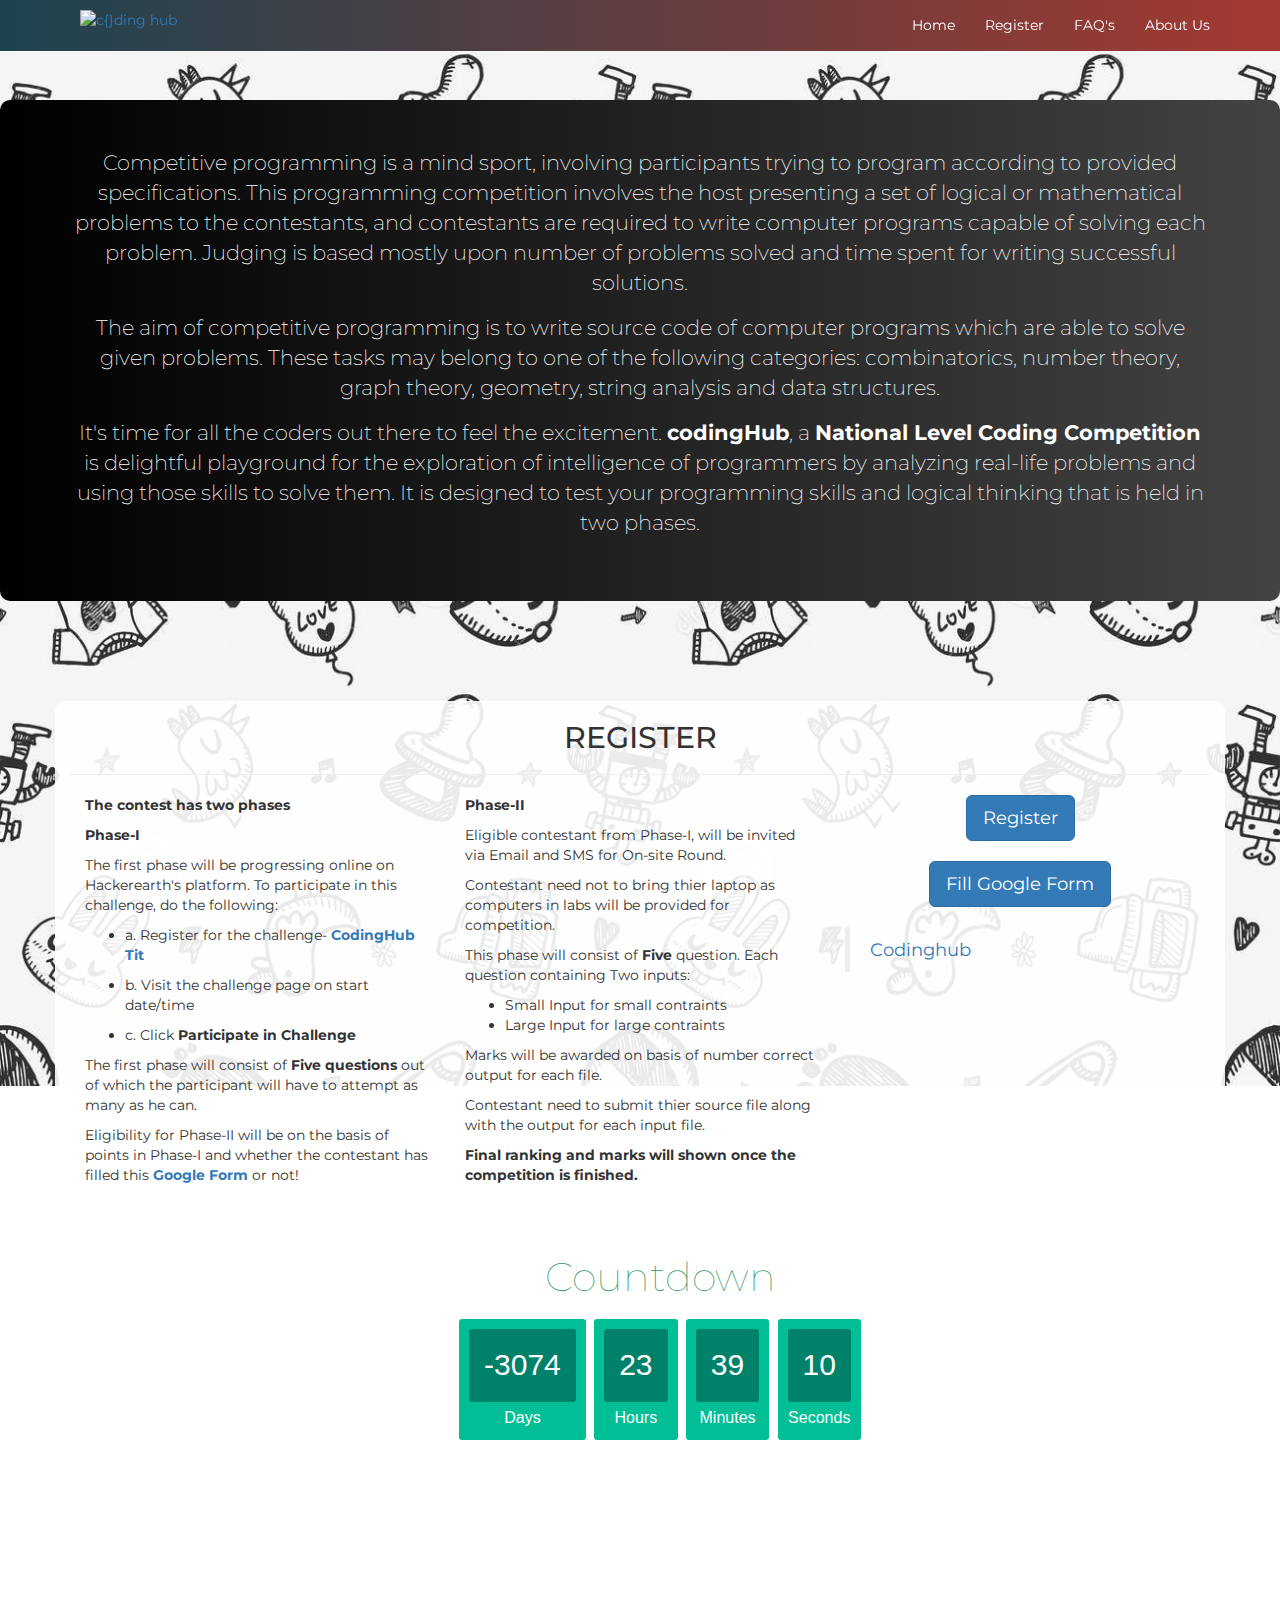
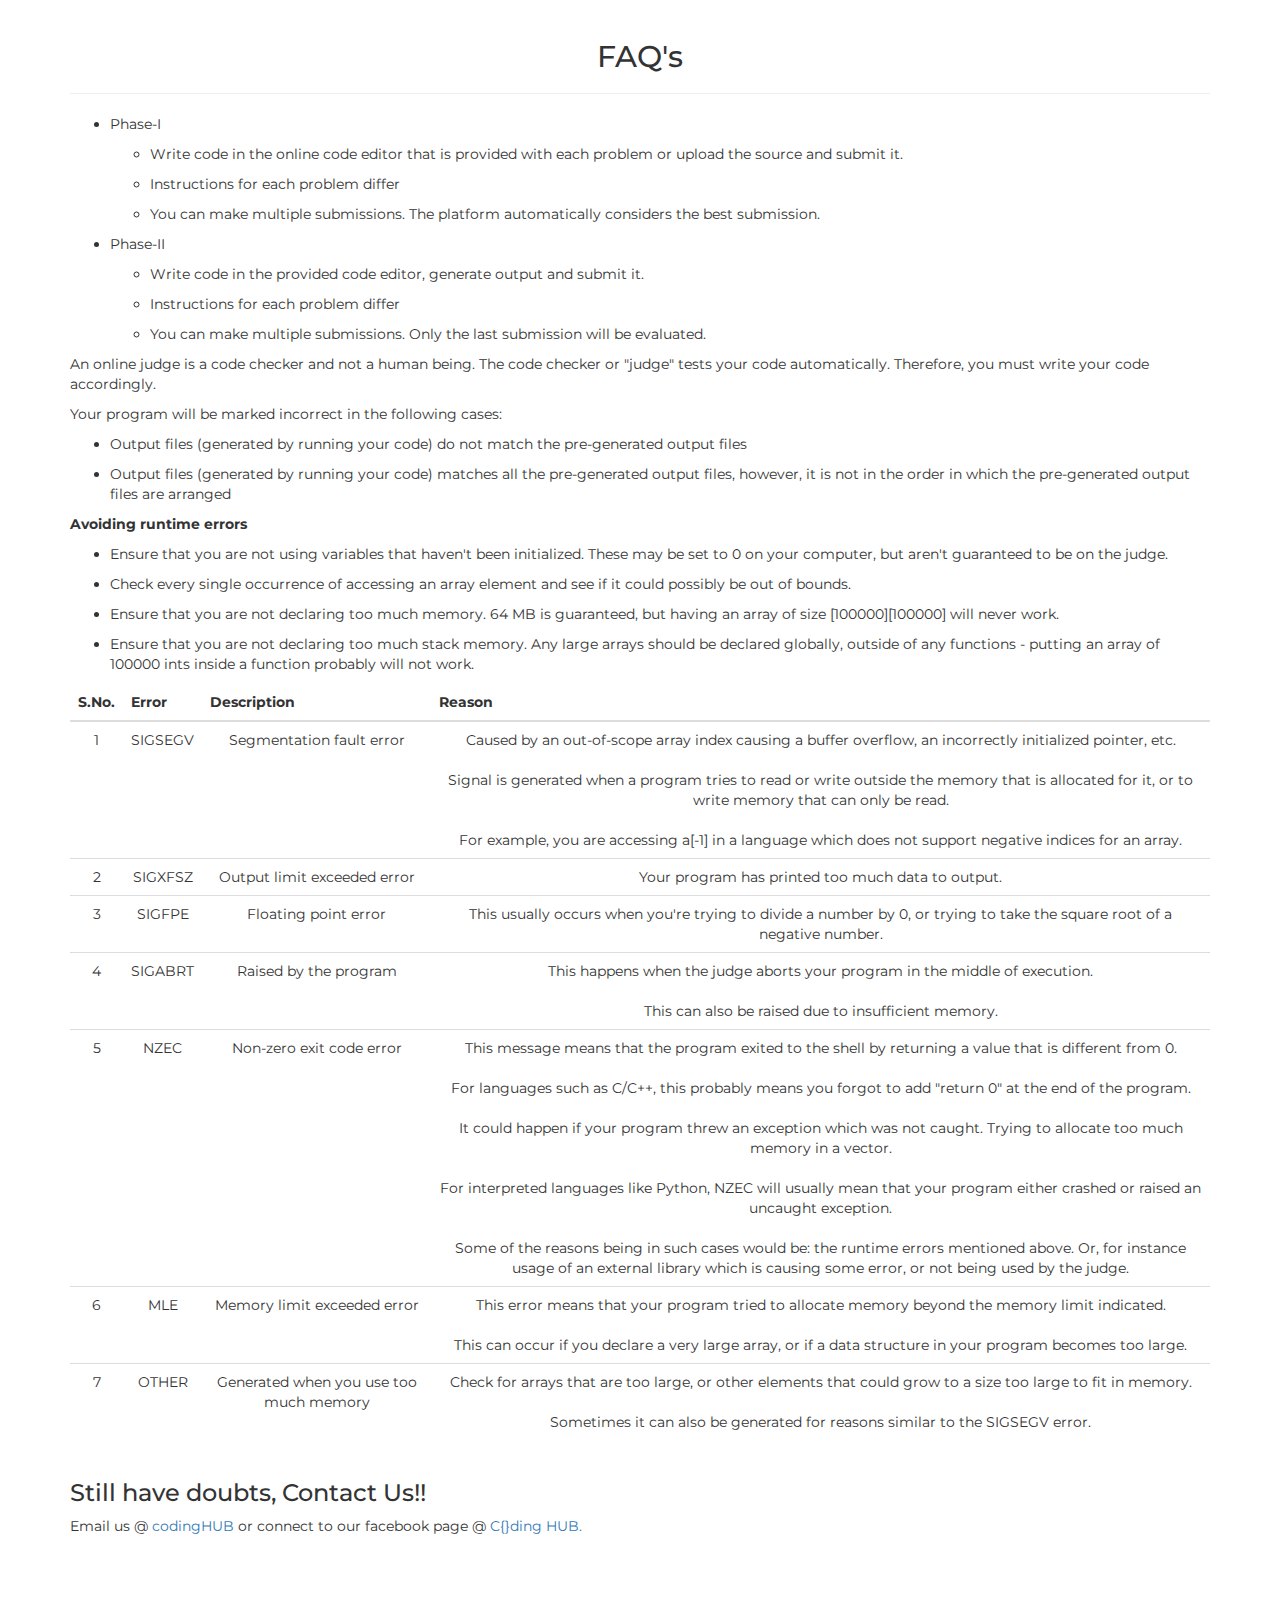
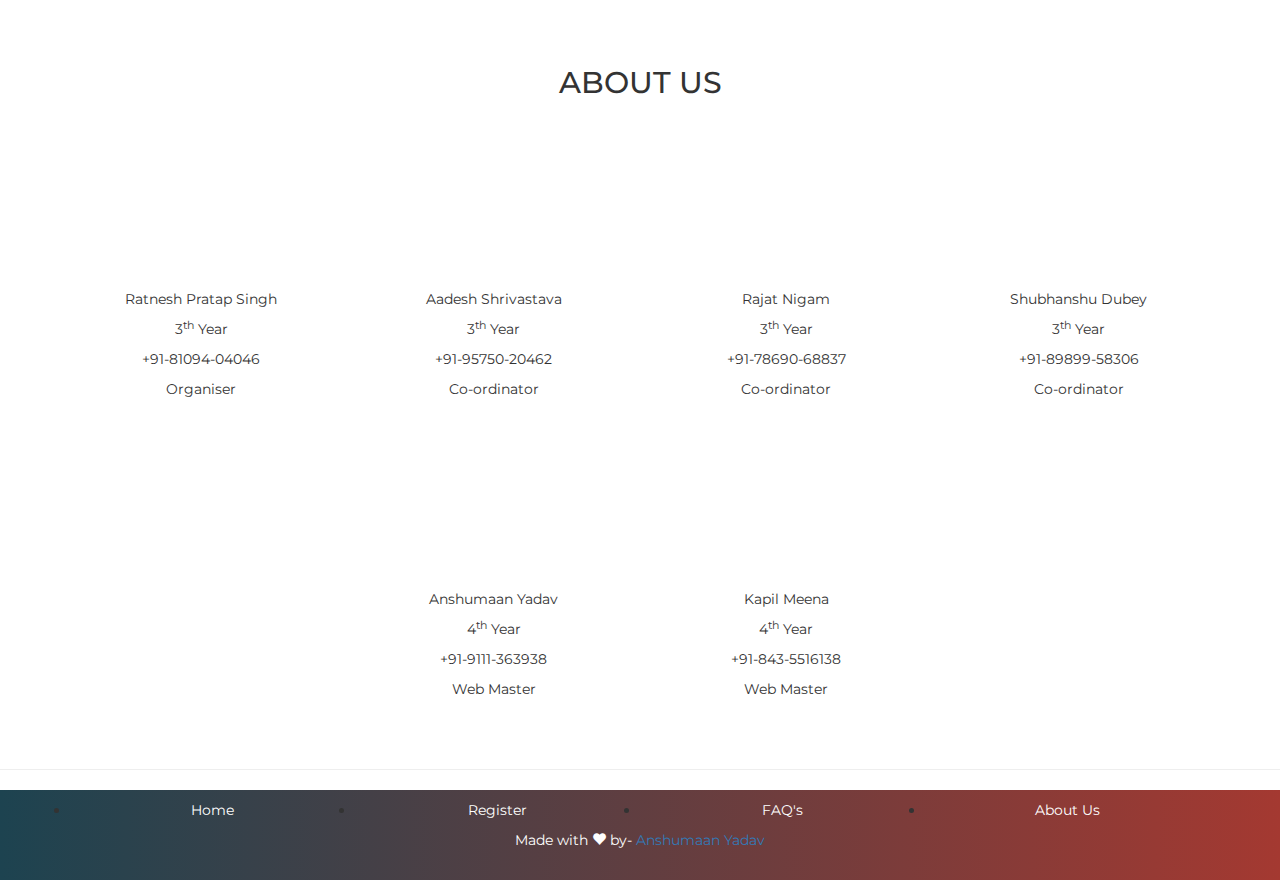
==== commit 8ef8b946: "add caching of image for speeding up the browser load time" ====
--- a/index.html
+++ b/index.html
@@ -28,7 +28,7 @@
    <div class="container"> 
     <div class="navbar-header"> 
      <button type="button" class="navbar-toggle collapsed" data-toggle="collapse" data-target="#main-navbar" aria-expanded="false"> <span class="sr-only">Toggle Navigation</span> <span class="icon-bar"></span> <span class="icon-bar"></span> <span class="icon-bar"></span> </button> 
-     <a href=""><img src="./img/logo.png" style="height:50px;padding: 10px;" alt="c{}ding hub" class="img-responsive" /></a> 
+     <a href=""><img private, max-age=604800 src="./img private, max-age=604800/logo.png" style="height:50px;padding: 10px;" alt="c{}ding hub" class="img private, max-age=604800-responsive" /></a> 
     </div> 
     <div class="collapse navbar-collapse" id="main-navbar"> 
      <ul class="nav navbar-nav navbar-right"> 
@@ -272,8 +272,8 @@
    <div class="row"> 
     <div class="col-sm-3 col-xs-6 card"> 
      <div class="info-holder"> 
-      <div class="img-container"> 
-       <img src="img/ratnesh-200x200.jpg" alt="" /> 
+      <div class="img private, max-age=604800-container"> 
+       <img private, max-age=604800 src="img private, max-age=604800/ratnesh-200x200.jpg" alt="" /> 
       </div> 
      </div> 
      <div class="info-container text-center"> 
@@ -285,8 +285,8 @@
     </div> 
     <div class="col-sm-3 col-xs-6 card"> 
      <div class="info-holder"> 
-      <div class="img-container"> 
-       <img src="img/aadesh-200x200.jpeg" alt="" /> 
+      <div class="img private, max-age=604800-container"> 
+       <img private, max-age=604800 src="img private, max-age=604800/aadesh-200x200.jpeg" alt="" /> 
       </div> 
      </div> 
      <div class="info-container text-center"> 
@@ -298,8 +298,8 @@
     </div> 
     <div class="col-sm-3 col-xs-6 card"> 
      <div class="info-holder"> 
-      <div class="img-container"> 
-       <img src="img/rajat-200x200.jpg" alt="" /> 
+      <div class="img private, max-age=604800-container"> 
+       <img private, max-age=604800 src="img private, max-age=604800/rajat-200x200.jpg" alt="" /> 
       </div> 
      </div> 
      <div class="info-container text-center"> 
@@ -311,8 +311,8 @@
     </div> 
     <div class="col-sm-3 col-xs-6 card"> 
      <div class="info-holder"> 
-      <div class="img-container"> 
-       <img src="img/shubhanshu-200x200.jpeg" alt="" /> 
+      <div class="img private, max-age=604800-container"> 
+       <img private, max-age=604800 src="img private, max-age=604800/shubhanshu-200x200.jpeg" alt="" /> 
       </div> 
      </div> 
      <div class="info-container text-center"> 
@@ -326,8 +326,8 @@
    <div class="row"> 
     <div class="col-sm-offset-3 col-sm-3 col-xs-6 card"> 
      <div class="info-holder"> 
-      <div class="img-container"> 
-       <img src="img/anshumaan-200x200.jpg" alt="" /> 
+      <div class="img private, max-age=604800-container"> 
+       <img private, max-age=604800 src="img private, max-age=604800/anshumaan-200x200.jpg" alt="" /> 
       </div> 
      </div> 
      <div class="info-container text-center"> 
@@ -339,8 +339,8 @@
     </div> 
     <div class="col-sm-3 col-xs-6 card"> 
      <div class="info-holder"> 
-      <div class="img-container"> 
-       <img src="img/kapil-200x200.jpg" alt="" /> 
+      <div class="img private, max-age=604800-container"> 
+       <img private, max-age=604800 src="img private, max-age=604800/kapil-200x200.jpg" alt="" /> 
       </div> 
      </div> 
      <div class="info-container text-center"> 
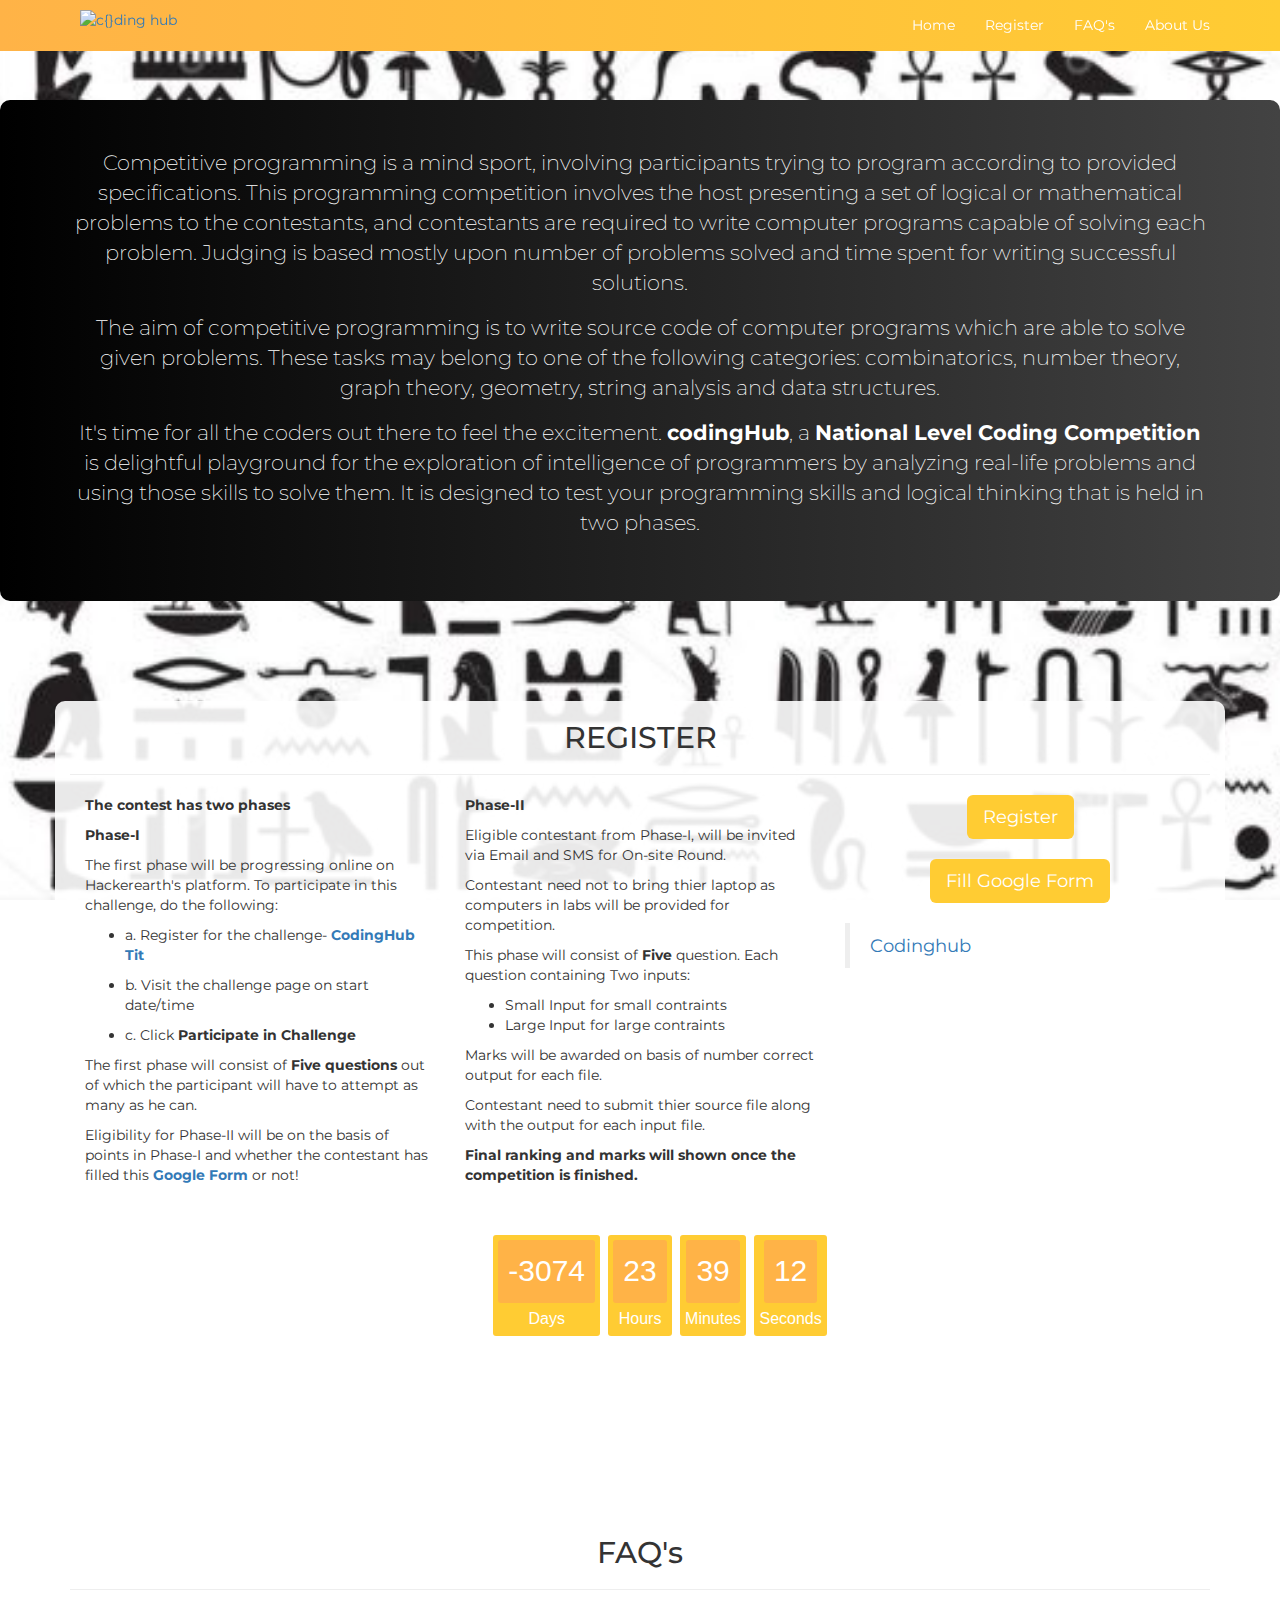
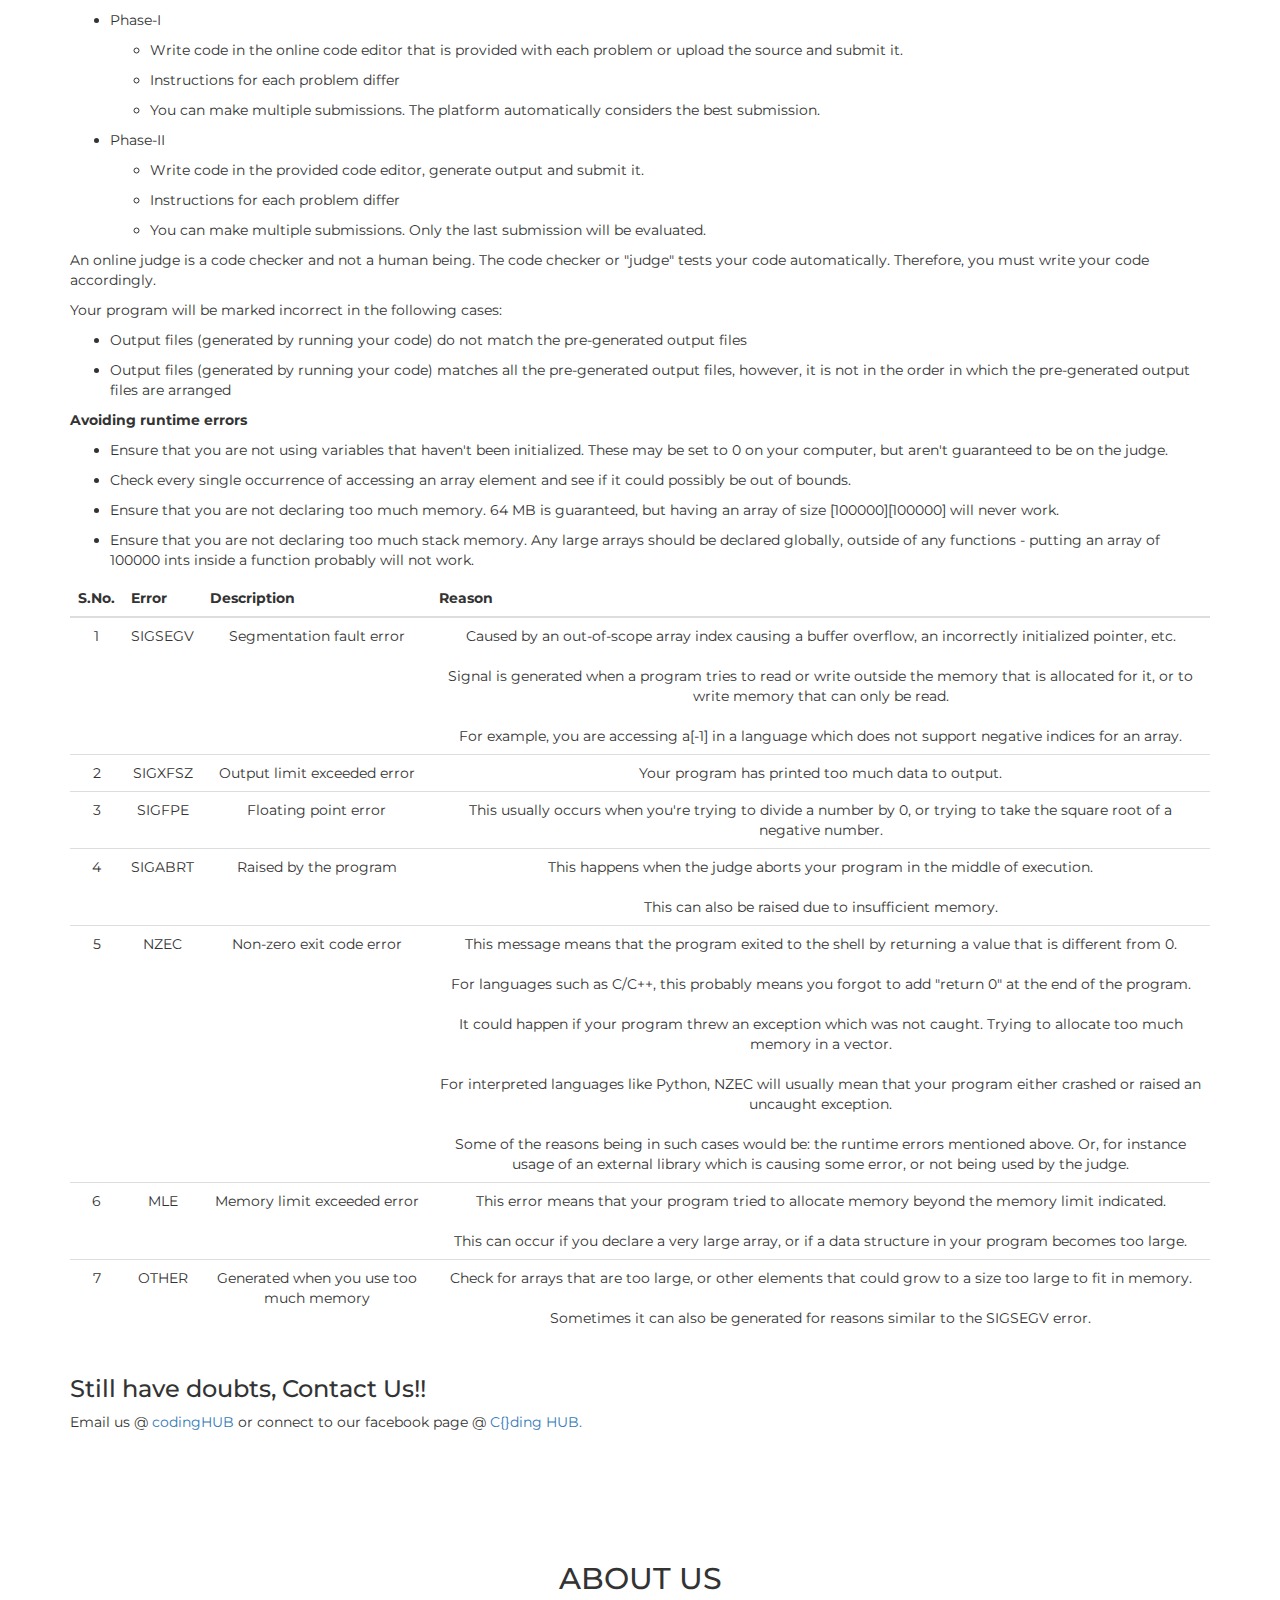
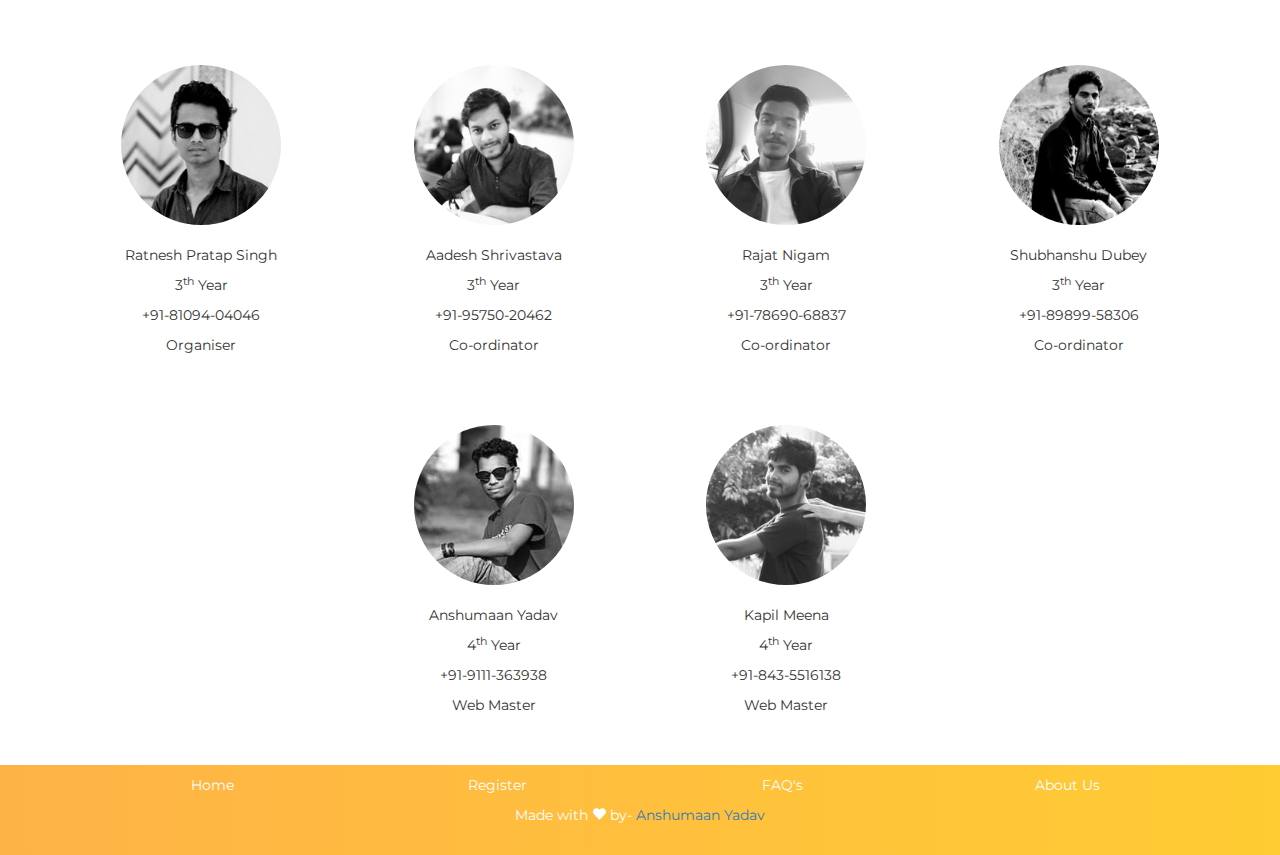
==== commit 07f64b76: "Merge pull request #1 from yadavAnshumaan/master" ====
--- a/index.html
+++ b/index.html
@@ -7,7 +7,6 @@
   <!-- Bootstrap CND --> 
   <link rel="stylesheet" href="https://maxcdn.bootstrapcdn.com/bootstrap/3.3.7/css/bootstrap.min.css" integrity="sha384-BVYiiSIFeK1dGmJRAkycuHAHRg32OmUcww7on3RYdg4Va+PmSTsz/K68vbdEjh4u" crossorigin="anonymous" /> 
   <!-- Google fonts --> 
-  <link href="https://fonts.googleapis.com/css?family=Open+Sans" rel="stylesheet" /> 
   <link href="https://fonts.googleapis.com/css?family=Montserrat" rel="stylesheet" /> 
   <link rel="shortcut icon" href="favicon.ico" type="image/x-icon" /> 
   <link rel="icon" href="favicon.ico" type="image/x-icon" /> 
@@ -28,7 +27,7 @@
    <div class="container"> 
     <div class="navbar-header"> 
      <button type="button" class="navbar-toggle collapsed" data-toggle="collapse" data-target="#main-navbar" aria-expanded="false"> <span class="sr-only">Toggle Navigation</span> <span class="icon-bar"></span> <span class="icon-bar"></span> <span class="icon-bar"></span> </button> 
-     <a href=""><img private, max-age=604800 src="./img private, max-age=604800/logo.png" style="height:50px;padding: 10px;" alt="c{}ding hub" class="img private, max-age=604800-responsive" /></a> 
+     <a href=""><img src="./img/logo.png" style="height:50px;padding: 10px;" alt="c{}ding hub" class="img-responsive" /></a> 
     </div> 
     <div class="collapse navbar-collapse" id="main-navbar"> 
      <ul class="nav navbar-nav navbar-right"> 
@@ -41,16 +40,10 @@
    </div> 
   </nav> 
   <!-- home --> 
-  <div id="landing-page" style="margin-top: 0px;"> 
+  <section id="landing-page" style="margin-top: 0px;"> 
    <div id="home-wrapper" class="center-block"> 
     <div cla="" ss="logo-container"> 
      <svg viewbox="24 25 520 120" version="1.1"> 
-      <defs> 
-       <filter id="filterSVG"> 
-        <fegaussianblur id="blur" in="SourceGraphic" stddeviation="5" result="Gaussian" /> 
-        <feblend in="SourceGraphic" in2="Gaussian" mode="normal" /> 
-       </filter> 
-      </defs> 
       <g> 
        <g id="coding"> 
         <path id="path4" d="M70.46041553020478,110.71541232620362 c-2.6039868116378786,1.1867101058142142 -7.010733723640442,1.2 -12.218707346916197,2.2038901965121123 C41.91671394109726,112.91930252271574 31,102.57797160062044 31,83.08201986224407 c0,-16.95300151163163 10.71640726327896,-30.684932736053252 29.244774961471556,-30.684932736053252 c4.006133556365967,0 8.312727129459383,0.8476500755815819 10.415947246551514,1.8648301662794793 L68.4573487520218,61.89076797270454 c-1.5023000836372375,-0.5933550529071073 -4.607053589820861,-1.6105351436050044 -8.412880468368531,-1.6105351436050044 c-11.818093991279603,0 -17.12622095346451,11.188980997676875 -17.12622095346451,22.801787033144542 c0,13.73193122442162 6.6101203680038445,22.03890196512112 17.426680970191953,22.03890196512112 c3.2049068450927742,0 5.8088936567306515,-0.5933550529071073 8.613187146186828,-1.6105351436050044 L70.46041553020478,110.71541232620362 z" class="st0" /> 
@@ -77,7 +70,7 @@
      <button class="btn btn-lg center-block" style="opacity: 0;"><span>Go</span></button> 
     </div> 
    </div> 
-  </div> 
+  </section>
   <!-- JumboTron --> 
   <div class="jumbotron hidden-xs"> 
    <div class="container text-center"> 
@@ -122,11 +115,11 @@
      </div> 
      <div class="col-sm-4  col-xs-12"> 
       <div>
-       <button class="center-block btn btn-lg btn-primary"><a target="_blank"  href="https://www.hackerearth.com/challenge/college/codinghub2K18/">Register</a></button>
+       <a target="_blank"  href="https://www.hackerearth.com/challenge/college/codinghub2K18/"><button class="center-block btn btn-lg btn-primary">Register</button></a>
       </div> 
       <br /> 
       <div>
-       <button class="center-block btn btn-lg btn-primary"><a target="_blank"  href="https://docs.google.com/forms/d/e/1FAIpQLSeYpAMHGwbKeaMOnHW62EyNTNK_d0pK2y_M40UCYkW0gskM3A/viewform?usp=sf_link">Fill Google Form</a></button> 
+       <a target="_blank"  href="https://docs.google.com/forms/d/e/1FAIpQLSeYpAMHGwbKeaMOnHW62EyNTNK_d0pK2y_M40UCYkW0gskM3A/viewform?usp=sf_link"><button class="center-block btn btn-lg btn-primary">Fill Google Form</button></a> 
        <br /> 
       </div>
       <div class="fb-page" data-href="https://www.facebook.com/codinghub2k18" data-small-header="false" data-adapt-container-width="true" data-hide-cover="false" data-show-facepile="true">
@@ -141,7 +134,6 @@
    <div class="row"> 
     <div id="timer"> 
      <div class="container text-center"> 
-      <h1>Countdown</h1> 
       <div id="clockdiv"> 
        <div> 
         <span class="days"></span> 
@@ -272,8 +264,8 @@
    <div class="row"> 
     <div class="col-sm-3 col-xs-6 card"> 
      <div class="info-holder"> 
-      <div class="img private, max-age=604800-container"> 
-       <img private, max-age=604800 src="img private, max-age=604800/ratnesh-200x200.jpg" alt="" /> 
+      <div class="img-container"> 
+       <img src="img/ratnesh-200x200.jpg" alt="" /> 
       </div> 
      </div> 
      <div class="info-container text-center"> 
@@ -285,8 +277,8 @@
     </div> 
     <div class="col-sm-3 col-xs-6 card"> 
      <div class="info-holder"> 
-      <div class="img private, max-age=604800-container"> 
-       <img private, max-age=604800 src="img private, max-age=604800/aadesh-200x200.jpeg" alt="" /> 
+      <div class="img-container"> 
+       <img src="img/aadesh-200x200.jpeg" alt="" /> 
       </div> 
      </div> 
      <div class="info-container text-center"> 
@@ -298,8 +290,8 @@
     </div> 
     <div class="col-sm-3 col-xs-6 card"> 
      <div class="info-holder"> 
-      <div class="img private, max-age=604800-container"> 
-       <img private, max-age=604800 src="img private, max-age=604800/rajat-200x200.jpg" alt="" /> 
+      <div class="img-container"> 
+       <img src="img/rajat-200x200.jpg" alt="" /> 
       </div> 
      </div> 
      <div class="info-container text-center"> 
@@ -311,8 +303,8 @@
     </div> 
     <div class="col-sm-3 col-xs-6 card"> 
      <div class="info-holder"> 
-      <div class="img private, max-age=604800-container"> 
-       <img private, max-age=604800 src="img private, max-age=604800/shubhanshu-200x200.jpeg" alt="" /> 
+      <div class="img-container"> 
+       <img src="img/shubhanshu-200x200.jpeg" alt="" /> 
       </div> 
      </div> 
      <div class="info-container text-center"> 
@@ -326,8 +318,8 @@
    <div class="row"> 
     <div class="col-sm-offset-3 col-sm-3 col-xs-6 card"> 
      <div class="info-holder"> 
-      <div class="img private, max-age=604800-container"> 
-       <img private, max-age=604800 src="img private, max-age=604800/anshumaan-200x200.jpg" alt="" /> 
+      <div class="img-container"> 
+       <img src="img/anshumaan-200x200.jpg" alt="" /> 
       </div> 
      </div> 
      <div class="info-container text-center"> 
@@ -339,8 +331,8 @@
     </div> 
     <div class="col-sm-3 col-xs-6 card"> 
      <div class="info-holder"> 
-      <div class="img private, max-age=604800-container"> 
-       <img private, max-age=604800 src="img private, max-age=604800/kapil-200x200.jpg" alt="" /> 
+      <div class="img-container"> 
+       <img src="img/kapil-200x200.jpg" alt="" /> 
       </div> 
      </div> 
      <div class="info-container text-center"> 
@@ -353,11 +345,10 @@
    </div> 
    <br />
   </div> 
-  <hr /> 
   <footer> 
    <div class="container"> 
     <ul> 
-     <li><a href="/">Home</a></li> 
+     <li><a href="index.html">Home</a></li> 
      <li><a href="#register">Register</a></li> 
      <li><a href="#faq">FAQ's</a></li> 
      <li><a href="#about_us">About Us</a></li> 
--- a/style.css
+++ b/style.css
@@ -1,234 +1,222 @@
 @charset "UTF-8";
+:root{
+
+  --grad-color-1: #ffb347;
+  --grad-color-2: #ffcc33;
+}
 body {
-  font-family:'Montserrat';
-  background:url(img/body-bg.jpg) no-repeat center fixed;
-  background-size:cover;
-}
-
+  font-family: 'Montserrat';
+  background: url(img/body-bg.jpg) no-repeat center fixed;
+  background-size: cover;
+}
+::-webkit-scrollbar {
+  width: 5px;
+}
+::-webkit-scrollbar-track {
+  background: #f1f1f1;
+}
+::-webkit-scrollbar-thumb {
+  background: #888;
+  border-radius: 10px;
+}
+::-webkit-scrollbar-thumb:hover {
+  background: #555;
+}
 body>div {
-  background:rgba(255,255,255,0.9);
-  border-radius:10px;
-  margin-top:100px;
-}
-
+  background: rgba(255, 255, 255, 0.9);
+  border-radius: 10px;
+  margin-top: 100px;
+}
 #main-navbar ul li a {
-  -webkit-transition:all 200ms ease-in;
-  -o-transition:all 200ms ease-in;
-  transition:all 200ms ease-in;
-  color:white;
-}
-
-#main-navbar ul li:hover a { color:black; }
-
-.navbar .icon-bar { background:#fff; }
-
+  -webkit-transition: all 200ms ease-in;
+  transition: all 200ms ease-in;
+  color: white;
+}
+#main-navbar ul li:hover a {
+  color: black;
+}
+.navbar .icon-bar {
+  background: #fff;
+}
 #landing-page {
-  width:100%;
-  height:100%;
-  position:fixed;
-  top:0px;
-  left:0px;
-  z-index:9999;
-  background:url(./img/bg.jpg) no-repeat 50% 50%;
-  background-size:cover;
-}
-
+  width: 100%;
+  height: 100%;
+  position: fixed;
+  top: 0px;
+  left: 0px;
+  z-index: 9999;
+  background: url(./img/bg.jpg) no-repeat 50% 50%;
+  background-size: cover;
+}
 #home-wrapper {
-  max-width:80%;
-  position:absolute;
-  top:50%;
-  left:50%;
-  -webkit-transform:translate(-50%,-50%);
-  -ms-transform:translate(-50%,-50%);
-  transform:translate(-50%,-50%);
-}
-
-#home-wrapper .svg-container { max-width:400px; }
-
-#home-wrapper { opacity:0; }
-
+  max-width: 80%;
+  position: absolute;
+  top: 50%;
+  left: 50%;
+  -webkit-transform: translate(-50%, -50%);
+  transform: translate(-50%, -50%);
+}
+#home-wrapper .svg-container {
+  max-width: 400px;
+}
+#home-wrapper {
+  opacity: 0;
+}
 #home-wrapper svg {
-  display:block;
-  min-width:300px;
-  max-width:640px;
-  -webkit-filter:url(#filterSVG);
-  filter:url(#filterSVG);
-}
-
+  display: block;
+  min-width: 256px;
+  max-width: 640px;
+}
 #home-wrapper p {
-  color:#fff;
-  opacity:0;
-}
-
+  color: #fff;
+  opacity: 0;
+}
 #home-wrapper .anime p,
 #home-wrapper .tagline .anime,
 #home-wrapper .anime button {
-  -webkit-animation:fadeIn 200ms 5.3s ease-out forwards;
-  animation:fadeIn 200ms 5.3s ease-out forwards;
-}
-
-#home-wrapper button a:hover { text-decoration:none; }
-
-.logo-container { display:block; }
-
+  -webkit-animation: fadeIn 200ms 2s ease-out forwards;
+  animation: fadeIn 200ms 2s ease-out forwards;
+}
+#home-wrapper button a:hover {
+  text-decoration: none;
+}
+.logo-container {
+  display: block;
+}
 .jumbotron {
-  background:black;
-  background:-webkit-linear-gradient(to right,black,#434343);
-  background:-webkit-gradient(linear,left top,right top,from(black),to(#434343));
-  background:-webkit-linear-gradient(left,black,#434343);
-  background:-o-linear-gradient(left,black,#434343);
-  background:linear-gradient(to right,black,#434343);
-  color:white;
-}
-
-#register button a{ color: white;}
-
+  background: black;
+  background: linear-gradient(to right, black, #434343);
+  color: white;
+}
+#register button a {
+  color: white;
+}
 #about_us .card {
-  padding:20px 0px;
-  border-radius:4px;
-  -webkit-transition:all 700ms ease-in-out;
-  -o-transition:all 700ms ease-in-out;
-  transition:all 700ms ease-in-out;
-}
-
+  padding: 20px 0px;
+  background: transparent;
+  border-radius: 4px;
+  -webkit-transition: all 300ms ease-in-out;
+  transition: all 300ms ease-in-out;
+}
 #about_us .card:hover {
-  background:#a43931;
-  color:white;
-  -webkit-transform:translate(0px,10px);
-  -ms-transform:translate(0px,10px);
-  transform:translate(0px,10px);
-  -webkit-box-shadow:0 0 12px 5px #d7d7d7;
-  box-shadow:0 0 12px 5px #d7d7d7;
-  -webkit-transition:all 300ms ease-in-out;
-  -o-transition:all 300ms ease-in-out;
-  transition:all 300ms ease-in-out;
-}
-
+  background: var(--grad-color-1);
+  color: white;
+  -webkit-transition: all 300ms ease-in-out;
+  transition: all 300ms ease-in-out;
+}
 #about_us .info-holder {
-  max-width:200px;
-  max-height:200px;
-  min-width:120px;
-  min-height:120px;
-  margin:auto;
-}
-
+  max-width: 200px;
+  max-height: 200px;
+  min-width: 120px;
+  min-height: 120px;
+  margin: auto;
+}
 #about_us .info-holder .img-container {
-  margin:20px;
-  border-radius:50%;
-  overflow:hidden;
-}
-
-#about_us .info-container { margin-top:20px; }
-
+  margin: 20px;
+  border-radius: 50%;
+  overflow: hidden;
+}
+#about_us .info-container {
+  margin-top: 20px;
+}
 #about_us .info-holder .img-container img {
-  width:100%;
-  height:100%;
-}
-
+  width: 100%;
+  height: 100%;
+}
 .table-container {
-  width:100%;
-  overflow:auto;
-}
-
-.table-container .table { min-width:540px; }
-
+  width: 100%;
+  overflow: auto;
+}
+.table-container .table {
+  min-width: 540px;
+}
 #home-wrapper svg .st0 {
-  stroke-width:.1em;
-  fill:transparent;
-  stroke:#fff;
-}
-
-#home-wrapper .anime .st0 {
-  stroke-dashoffset:100%;
-  -webkit-animation:draw 4s linear forwards,glow 1s 3.6s linear forwards;
-  animation:draw 4s linear forwards,glow 1s 3.6s linear forwards;
-}
-
-#timer { padding:20px; }
-
-#timer h1 {
-  color:#396;
-  font-weight:100;
-  font-size:40px;
-  margin:20px 0px;
-}
-
+  stroke-width: .1em;
+  fill: white;
+  stroke: #fff;
+}
+#timer {
+  padding: 20px;
+}
 #timer #clockdiv {
-  font-family:sans-serif;
-  color:#fff;
-  display:inline-block;
-  font-weight:100;
-  text-align:center;
-  font-size:30px;
-}
-
+  font-family: sans-serif;
+  color: #fff;
+  display: inline-block;
+  font-weight: 100;
+  text-align: center;
+  font-size: 30px;
+}
 #timer #clockdiv>div {
-  padding:10px;
-  border-radius:3px;
-  background:#00BF96;
-  display:inline-block;
-}
-
+  padding: 5px;
+  border-radius: 3px;
+  background: var(--grad-color-2);
+  display: inline-block;
+}
 #timer #clockdiv div>span {
-  padding:15px;
-  border-radius:3px;
-  background:#00816A;
-  display:inline-block;
-}
-
+  padding: 10px;
+  border-radius: 3px;
+  background: var(--grad-color-1);
+  display: inline-block;
+}
 #timer .smalltext {
-  padding-top:5px;
-  font-size:16px;
-}
-
+  padding-top: 5px;
+  font-size: 16px;
+}
 footer,
 .navbar {
-  background:#1d4350;
-  background:-webkit-linear-gradient(to right,#1d4350,#a43931);
-  background:-webkit-gradient(linear,left top,right top,from(#1d4350),to(#a43931));
-  background:-webkit-linear-gradient(left,#1d4350,#a43931);
-  background:-o-linear-gradient(left,#1d4350,#a43931);
-  background:linear-gradient(to right,#1d4350,#a43931);
+  background: var(--grad-color-1);
+  background: linear-gradient(to right, var(--grad-color-1), var(--grad-color-2));
+}
+footer ul {
+  padding: 0px;
+}
+footer ul li {
+  display: block;
+  width: 25%;
+  float: left;
+  text-align: center;
+  padding: 10px 0px;
+}
+footer ul li a,
+footer p {
+  color: white;
+}
+@-webkit-keyframes fadeIn {
+  from {
+    opacity: 0;
+  }
+  to {
+    opacity: 1;
+  }
+}
+@keyframes fadeIn {
+  from {
+    opacity: 0;
+  }
+  to {
+    opacity: 1;
+  }
 }
 
-footer ul { padding:0px; }
-
-footer ul li {
-  width:25%;
-  float:left;
-  text-align:center;
-  padding:10px 0px;
-}
-
-footer ul li a,
-footer p { color:white; }
-
-@-webkit-keyframes draw {
-  0% { stroke-dashoffset:100%; }
-  100% { stroke-dashoffset:0%; }
-}
-
-@keyframes draw {
-  0% { stroke-dashoffset:100%; }
-  100% { stroke-dashoffset:0%; }
-}
-
-@-webkit-keyframes glow {
-  0% { fill:transparent; }
-  100% { fill:#fff; }
-}
-
-@keyframes glow {
-  0% { fill:transparent; }
-  100% { fill:#fff; }
-}
-
-@-webkit-keyframes fadeIn {
-  from { opacity:0; }
-  to { opacity:1; }
-}
-
-@keyframes fadeIn {
-  from { opacity:0; }
-  to { opacity:1; }
+.btn-primary{
+  background: var(--grad-color-2);
+  border: none;
+}
+.btn-primary.active,
+.btn-primary:active{
+  background: var(--grad-color-1);
+}
+.btn-primary.active.focus,
+.btn-primary:active:focus{
+  background: var(--grad-color-1);
+}
+.btn-primary.focus,
+.btn-primary:focus{
+  background: var(--grad-color-1);
+}
+.btn-primary:hover{
+  background: var(--grad-color-1);
+}
+#register a:hover{
+  text-decoration: none;
 }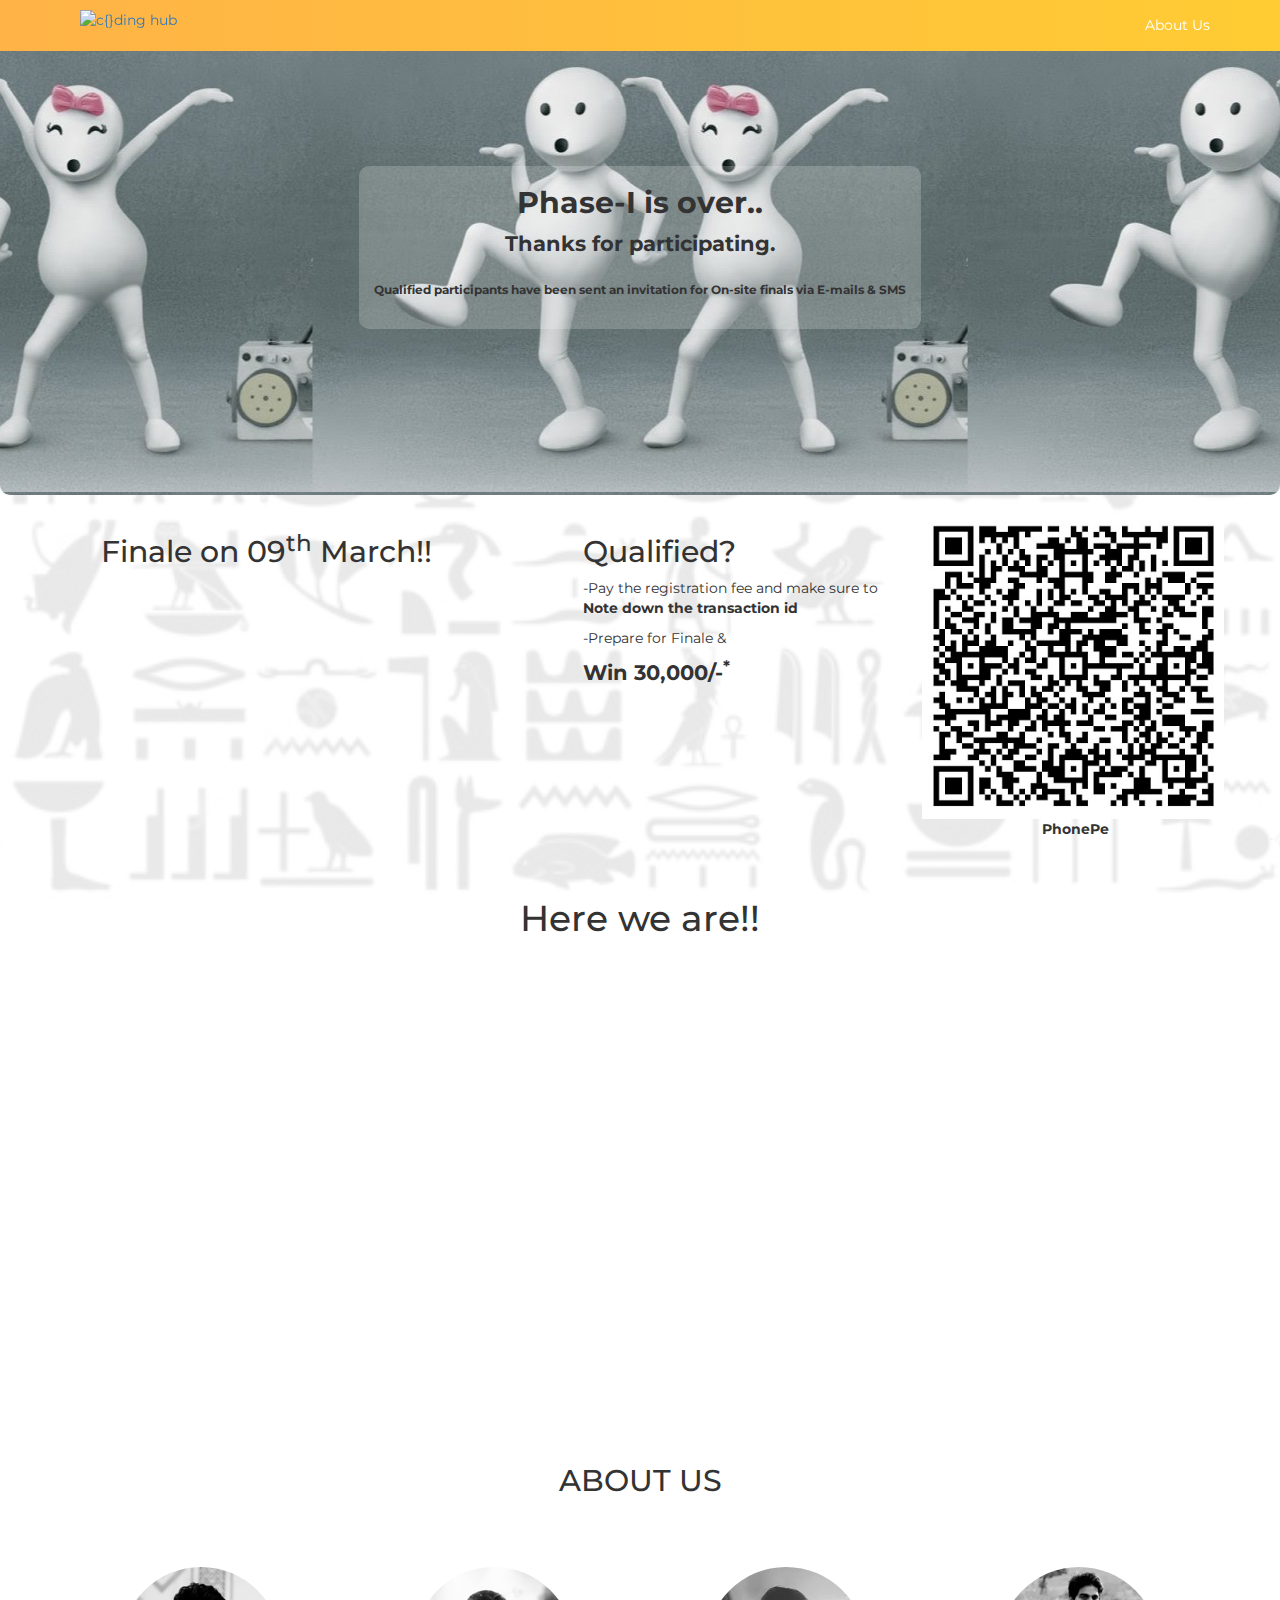
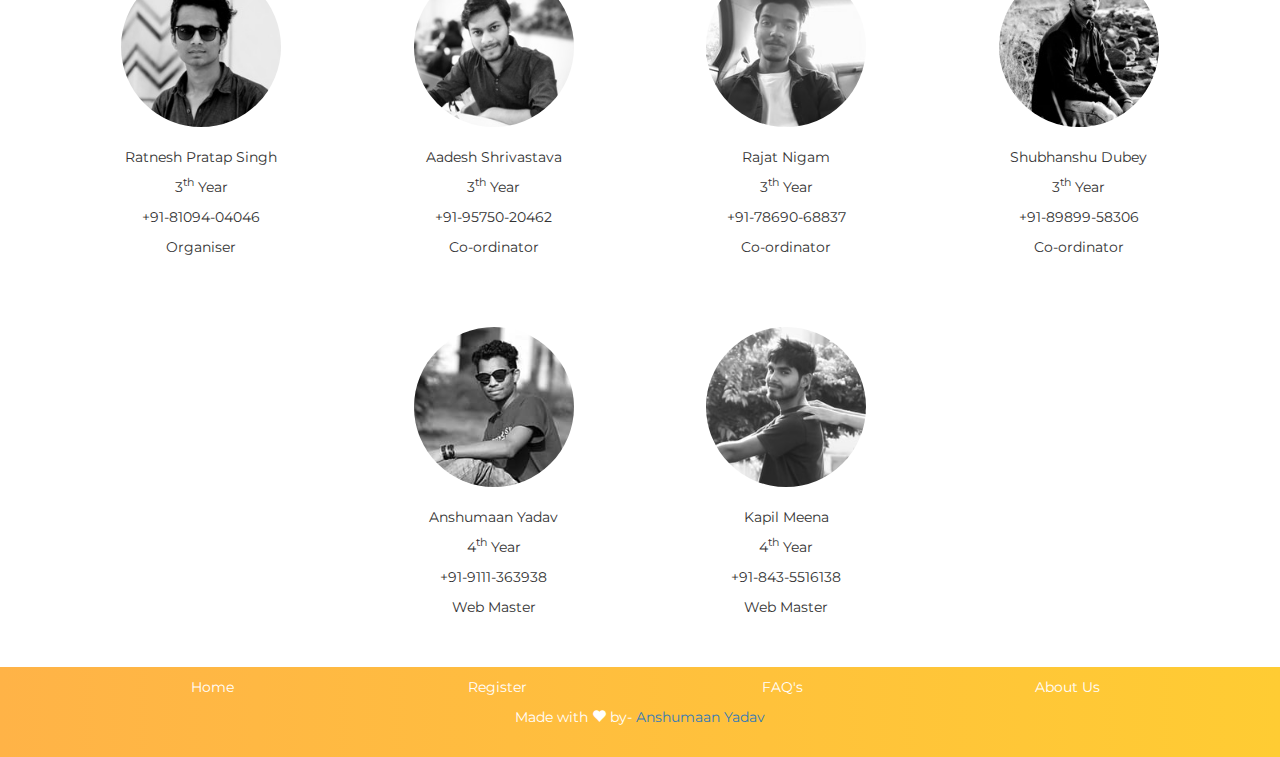
==== commit ebacd422: "Merge branch 'master' of https://github.com/yadavAnshumaan/coding-hub" ====
--- a/index.html
+++ b/index.html
@@ -31,9 +31,9 @@
     </div> 
     <div class="collapse navbar-collapse" id="main-navbar"> 
      <ul class="nav navbar-nav navbar-right"> 
-      <li><a href="index.html">Home</a></li> 
-      <li class="active"><a href="#register">Register</a><span class="sr-only">(current)</span></li> 
-      <li><a href="#faq">FAQ's</a></li> 
+      <!-- <li><a href="index.html">Home</a></li>  -->
+      <!-- <li class="active"><a href="#register">Register</a><span class="sr-only">(current)</span></li>  -->
+      <!-- <li><a href="#faq">FAQ's</a></li>  -->
       <li><a href="#about_us">About Us</a></li> 
      </ul> 
     </div> 
@@ -42,7 +42,7 @@
   <!-- home --> 
   <section id="landing-page" style="margin-top: 0px;"> 
    <div id="home-wrapper" class="center-block"> 
-    <div cla="" ss="logo-container"> 
+    <div class="logo-container"> 
      <svg viewbox="24 25 520 120" version="1.1"> 
       <g> 
        <g id="coding"> 
@@ -61,8 +61,8 @@
        </g> 
       </g> 
      </svg> 
+    </div> 
      <p class="text-right" style="font-size: 20px;">Get, Set, &lt;/code&gt;&nbsp;!</p> 
-    </div> 
     <div class="tagline"> 
      <p class="text-right"><strong>Prepare yourself and come join us for this exciting competition.</strong></p> 
     </div> 
@@ -72,15 +72,15 @@
    </div> 
   </section>
   <!-- JumboTron --> 
-  <div class="jumbotron hidden-xs"> 
-   <div class="container text-center"> 
-    <p>Competitive programming is a mind sport, involving participants trying to program according to provided specifications. This programming competition involves the host presenting a set of logical or mathematical problems to the contestants, and contestants are required to write computer programs capable of solving each problem. Judging is based mostly upon number of problems solved and time spent for writing successful solutions.</p> 
-    <p>The aim of competitive programming is to write source code of computer programs which are able to solve given problems. These tasks may belong to one of the following categories: combinatorics, number theory, graph theory, geometry, string analysis and data structures.</p> 
-    <p>It's time for all the coders out there to feel the excitement. <b>codingHub</b>, a <b>National Level Coding Competition</b> is delightful playground for the exploration of intelligence of programmers by analyzing real-life problems and using those skills to solve them. It is designed to test your programming skills and logical thinking that is held in two phases.</p> 
+  <div class="announcement"> 
+   <div class="container-fluid text-center"> 
+    <h2><b>Phase-I is over..</b></h2>
+    <p class="lead"><b>Thanks for participating. <small><p>Qualified participants have been sent an invitation for On-site finals via E-mails &amp; SMS</p></small></b></p>
+    <br>
    </div> 
   </div> 
   <!-- register --> 
-  <div id="register" class="container"> 
+  <!-- <div id="register" class="container"> 
    <div class="row"> 
     <div class="container"> 
      <h2 class="text-center">REGISTER</h2> 
@@ -115,11 +115,11 @@
      </div> 
      <div class="col-sm-4  col-xs-12"> 
       <div>
-       <a target="_blank"  href="https://www.hackerearth.com/challenge/college/codinghub2K18/"><button class="center-block btn btn-lg btn-primary">Register</button></a>
+       <a target="_blank"  href="https://www.hackerearth.com/challenge/college/codinghub2K18/"><button class="center-block btn btn-lg btn-primary disabled">Register</button></a>
       </div> 
       <br /> 
       <div>
-       <a target="_blank"  href="https://docs.google.com/forms/d/e/1FAIpQLSeYpAMHGwbKeaMOnHW62EyNTNK_d0pK2y_M40UCYkW0gskM3A/viewform?usp=sf_link"><button class="center-block btn btn-lg btn-primary">Fill Google Form</button></a> 
+       <a target="_blank"  href="https://docs.google.com/forms/d/e/1FAIpQLSeYpAMHGwbKeaMOnHW62EyNTNK_d0pK2y_M40UCYkW0gskM3A/viewform?usp=sf_link"><button class="center-block btn btn-lg btn-primary disabled">Fill Google Form</button></a> 
        <br /> 
       </div>
       <div class="fb-page" data-href="https://www.facebook.com/codinghub2k18" data-small-header="false" data-adapt-container-width="true" data-hide-cover="false" data-show-facepile="true">
@@ -130,45 +130,65 @@
      </div> 
     </div> 
    </div> 
-   <!-- Timer --> 
-   <div class="row"> 
-    <div id="timer"> 
-     <div class="container text-center"> 
-      <div id="clockdiv"> 
-       <div> 
-        <span class="days"></span> 
-        <div class="smalltext">
-         Days
-        </div> 
-       </div> 
-       <div> 
-        <span class="hours"></span> 
-        <div class="smalltext">
-         Hours
-        </div> 
-       </div> 
-       <div> 
-        <span class="minutes"></span> 
-        <div class="smalltext">
-         Minutes
-        </div> 
-       </div> 
-       <div> 
-        <span class="seconds"></span> 
-        <div class="smalltext">
-         Seconds
-        </div> 
-       </div> 
-      </div> 
-     </div> 
-    </div> 
-   </div> 
    <br /> 
    <br /> 
    <br /> 
-  </div> 
-  <!-- FAQ's --> 
-  <div id="faq" class="container"> 
+  </div>  -->
+  <!-- Timer --> 
+  <div class="container-fluid"><div class="row"> 
+      <div class="col-sm-5">
+          <div id="timer">
+              <h2 class="text-center">Finale on 09<sup>th</sup>&nbsp;March!!</h2><br> 
+             <div class="text-center"> 
+              <div id="clockdiv"> 
+               <div> 
+                <span class="days"></span> 
+                <div class="smalltext">
+                 Days
+                </div> 
+               </div> 
+               <div> 
+                <span class="hours"></span> 
+                <div class="smalltext">
+                 Hours
+                </div> 
+               </div> 
+               <div> 
+                <span class="minutes"></span> 
+                <div class="smalltext">
+                 Minutes
+                </div> 
+               </div> 
+               <div> 
+                <span class="seconds"></span> 
+                <div class="smalltext">
+                 Seconds
+                </div> 
+               </div> 
+              </div> 
+             </div> 
+            </div>
+      </div>
+      <div class="col-sm-7">
+        <div class="payment">
+          <div class="col-sm-6">
+              <h2>Qualified?</h2>
+              <div class="text-left"></div>
+                <p>-Pay the registration fee and make sure to <b>Note down the transaction id</b> </p>
+                <p>-Prepare for Finale &amp;</p>
+                <p class="lead"><b>Win 30,000/-<sup>*</sup></b></p>
+          </div>
+          <div class="col-sm-6">
+            <div class="center-block">
+                <img class="img-responsive" src="img/phonepe.PNG" alt="phonePe">
+                <p style="margin:0;text-align:center;"><b>PhonePe</b></p>
+            </div>
+          </div>
+        </div>
+      </div> 
+     </div> 
+     <!-- FAQ's --> 
+    </div>  <!-- <div id="faq" class="container"> 
    <h2 class="text-center">FAQ's</h2> 
    <hr /> 
    <ul> 
@@ -177,7 +197,8 @@
       <li><p>Write code in the online code editor that is provided with each problem or upload the source and submit it.</p></li> 
       <li><p>Instructions for each problem differ</p></li> 
       <li><p>You can make multiple submissions. The platform automatically considers the best submission.</p></li> 
-     </ul> </li>  
+     </ul>
+   </li>  
     <li><p>Phase-II</p> 
      <ul> 
       <li><p>Write code in the provided code editor, generate output and submit it.</p></li> 
@@ -256,8 +277,13 @@
    </div> 
      <h3>Still have doubts, Contact Us!!</h3> 
      <p>Email us @&nbsp;<a href="mailto:codinghubcse@gmail.com">codingHUB</a>&nbsp;or connect to our facebook page @&nbsp;<a target="new" href="https://www.facebook.com/codinghub2k18/">C{}ding HUB.</a></p> 
-  </div> 
-  <!-- About --> 
+  </div>  -->
+  <!-- About -->
+  <div class="container-fluid text-center" style="padding-top:40px;">
+      <h1>Here we are!!</h1>  
+      <div style="padding:20px;"><iframe height="450" frameborder="0.5" style="border-radius:10px;width:100%;" 
+        src="https://www.google.com/maps/embed/v1/place?q=T.I.T%20Group%20of%20Institutions%2C%20Anand%20Nagar%2C%20Opp.%20Hathaikheda%20Dam%2C%20BHEL%2C%20Bhopal%2C%20Madhya%20Pradesh%20462021&key=AIzaSyAT8NLODu-oTU97gsBk0nIEQBlhkovKLTw" allowfullscreen></iframe></div>
+  </div>
   <div id="about_us" class="container"> 
    <h2 class="text-center">ABOUT US</h2>
    <br /> 
@@ -348,10 +374,10 @@
   <footer> 
    <div class="container"> 
     <ul> 
-     <li><a href="index.html">Home</a></li> 
-     <li><a href="#register">Register</a></li> 
-     <li><a href="#faq">FAQ's</a></li> 
-     <li><a href="#about_us">About Us</a></li> 
+     <li><a href="#">Home</a></li> 
+     <li><a href="#">Register</a></li> 
+     <li><a href="#">FAQ's</a></li> 
+     <li><a href="#">About Us</a></li> 
     </ul> 
     <p class="text-center" style="padding: 20px;margin-top: 10px;"> Made with <span class="glyphicon glyphicon-heart"><span class="sr-only">LOve</span></span>&nbsp;by- <a href="https://www.fb.com/yadav.anshumaan">Anshumaan Yadav</a> </p> 
    </div> 
--- a/style.css
+++ b/style.css
@@ -25,7 +25,6 @@
 body>div {
   background: rgba(255, 255, 255, 0.9);
   border-radius: 10px;
-  margin-top: 100px;
 }
 #main-navbar ul li a {
   -webkit-transition: all 200ms ease-in;
@@ -71,6 +70,7 @@
   color: #fff;
   opacity: 0;
 }
+#home-wrapper .anime,
 #home-wrapper .anime p,
 #home-wrapper .tagline .anime,
 #home-wrapper .anime button {
@@ -82,14 +82,22 @@
 }
 .logo-container {
   display: block;
-}
-.jumbotron {
-  background: black;
-  background: linear-gradient(to right, black, #434343);
-  color: white;
+  opacity: 0;
 }
 #register button a {
   color: white;
+}
+.announcement{
+  background: url('img/zoo-zoo.jpg');
+  background-position: top,center;
+  min-height: 55vh;
+  margin: 0;
+  display: flex;
+  align-items: center;
+}
+.announcement>*{
+  background-color: rgba(255,255,255,0.2);
+  border-radius: 10px;
 }
 #about_us .card {
   padding: 20px 0px;
@@ -197,6 +205,9 @@
     opacity: 1;
   }
 }
+.payment{
+  padding: 20px;
+}
 
 .btn-primary{
   background: var(--grad-color-2);
